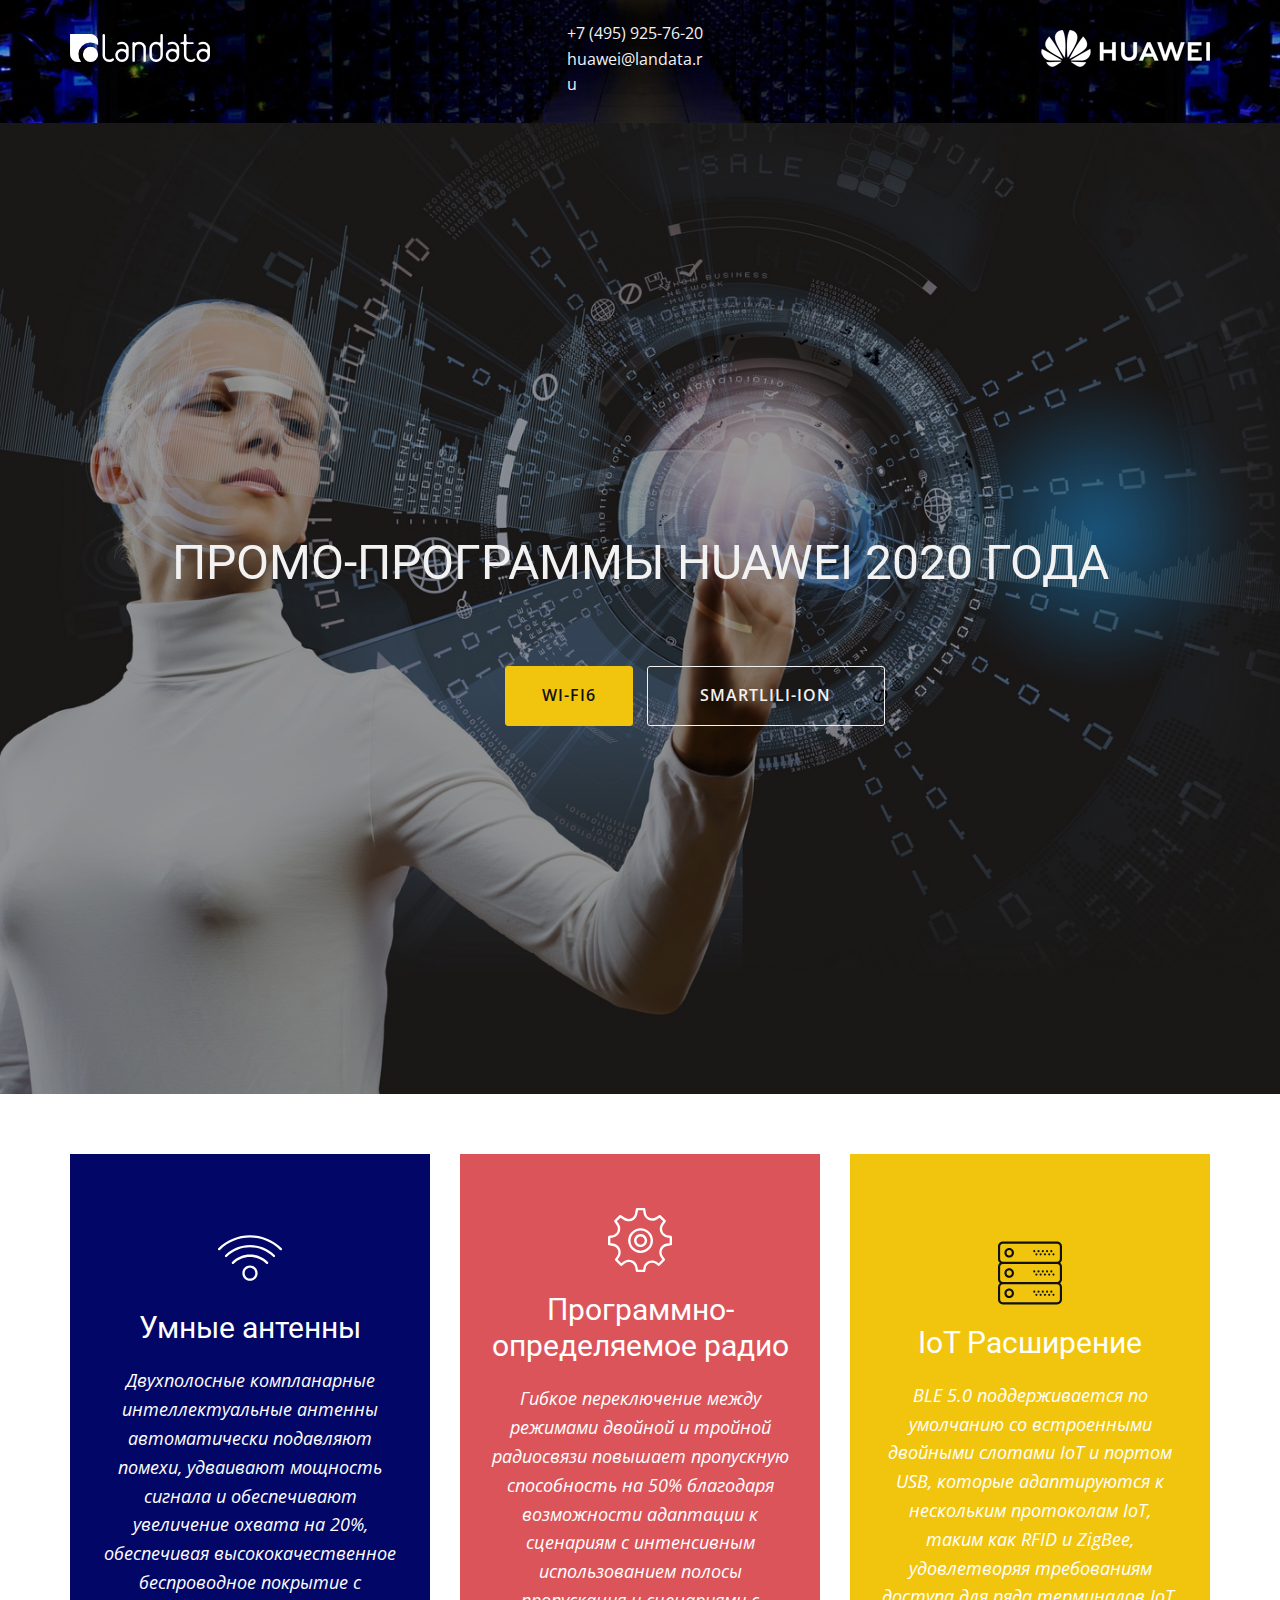
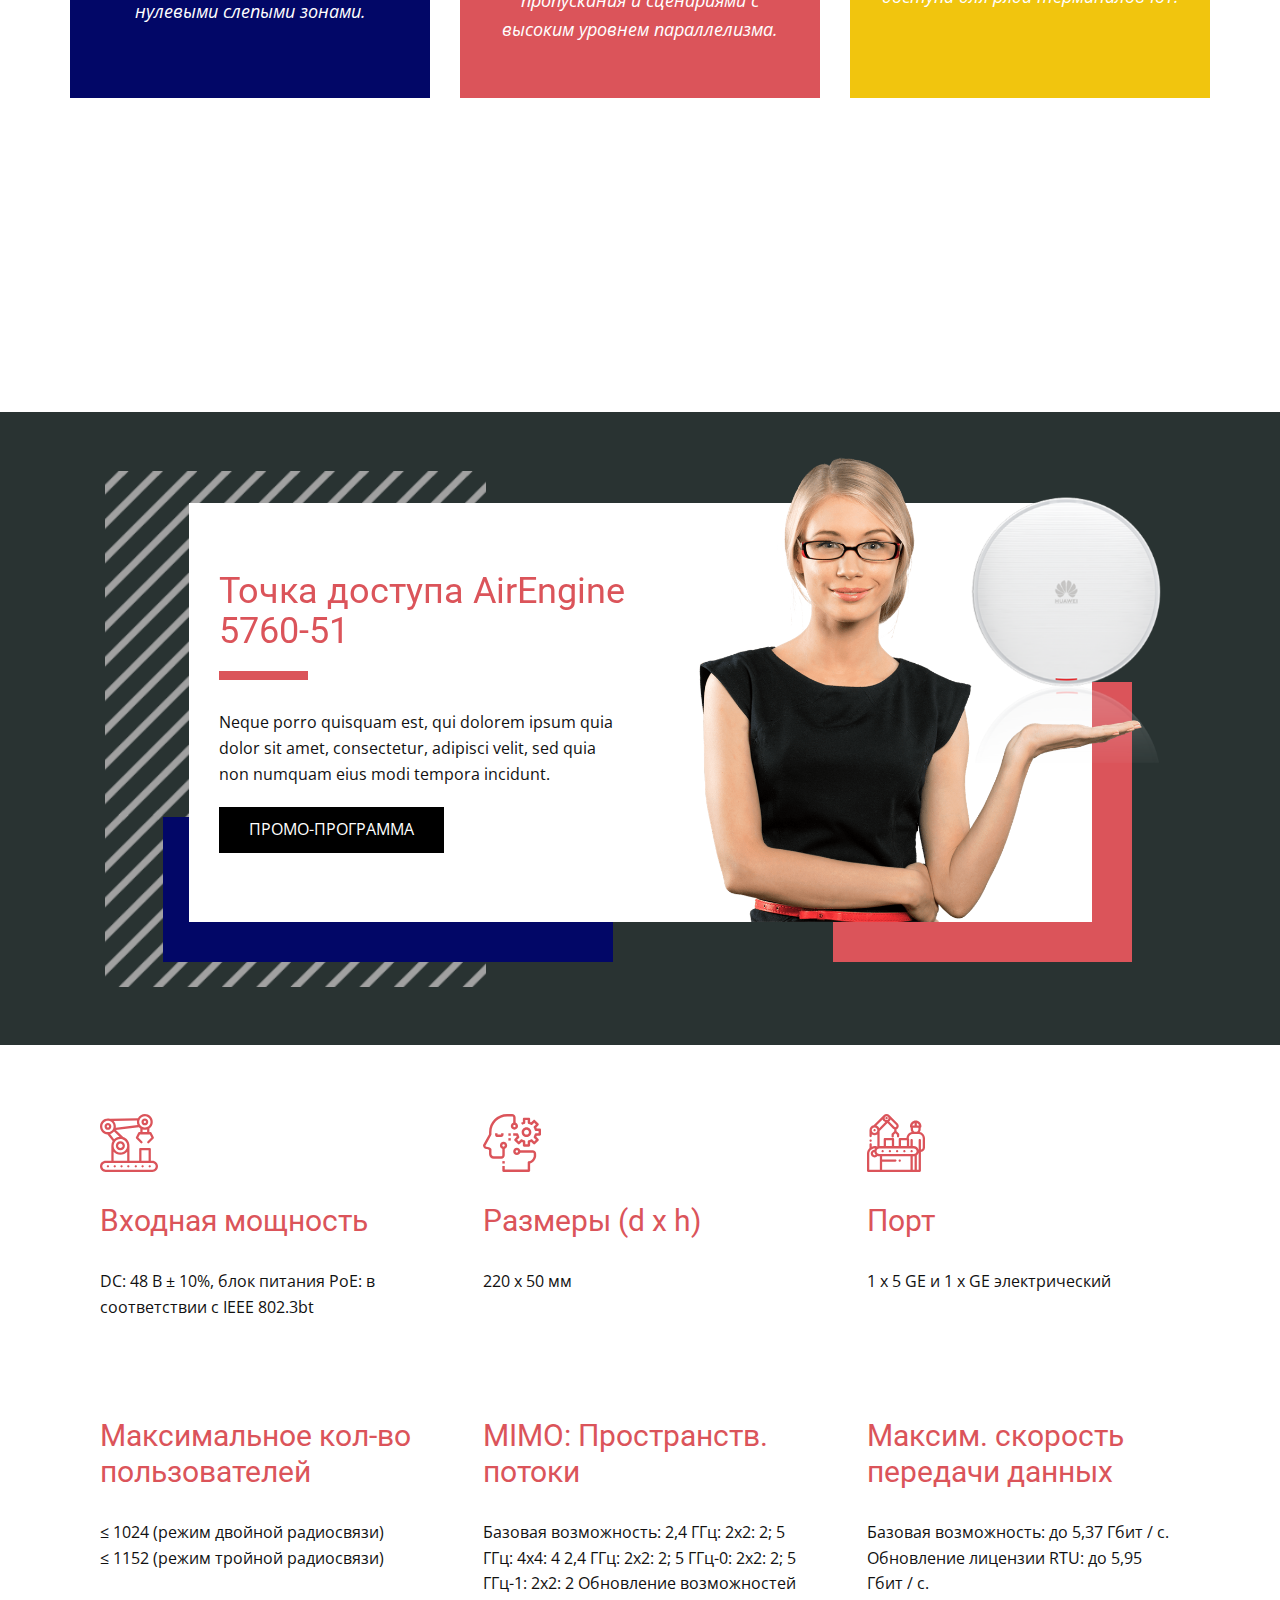
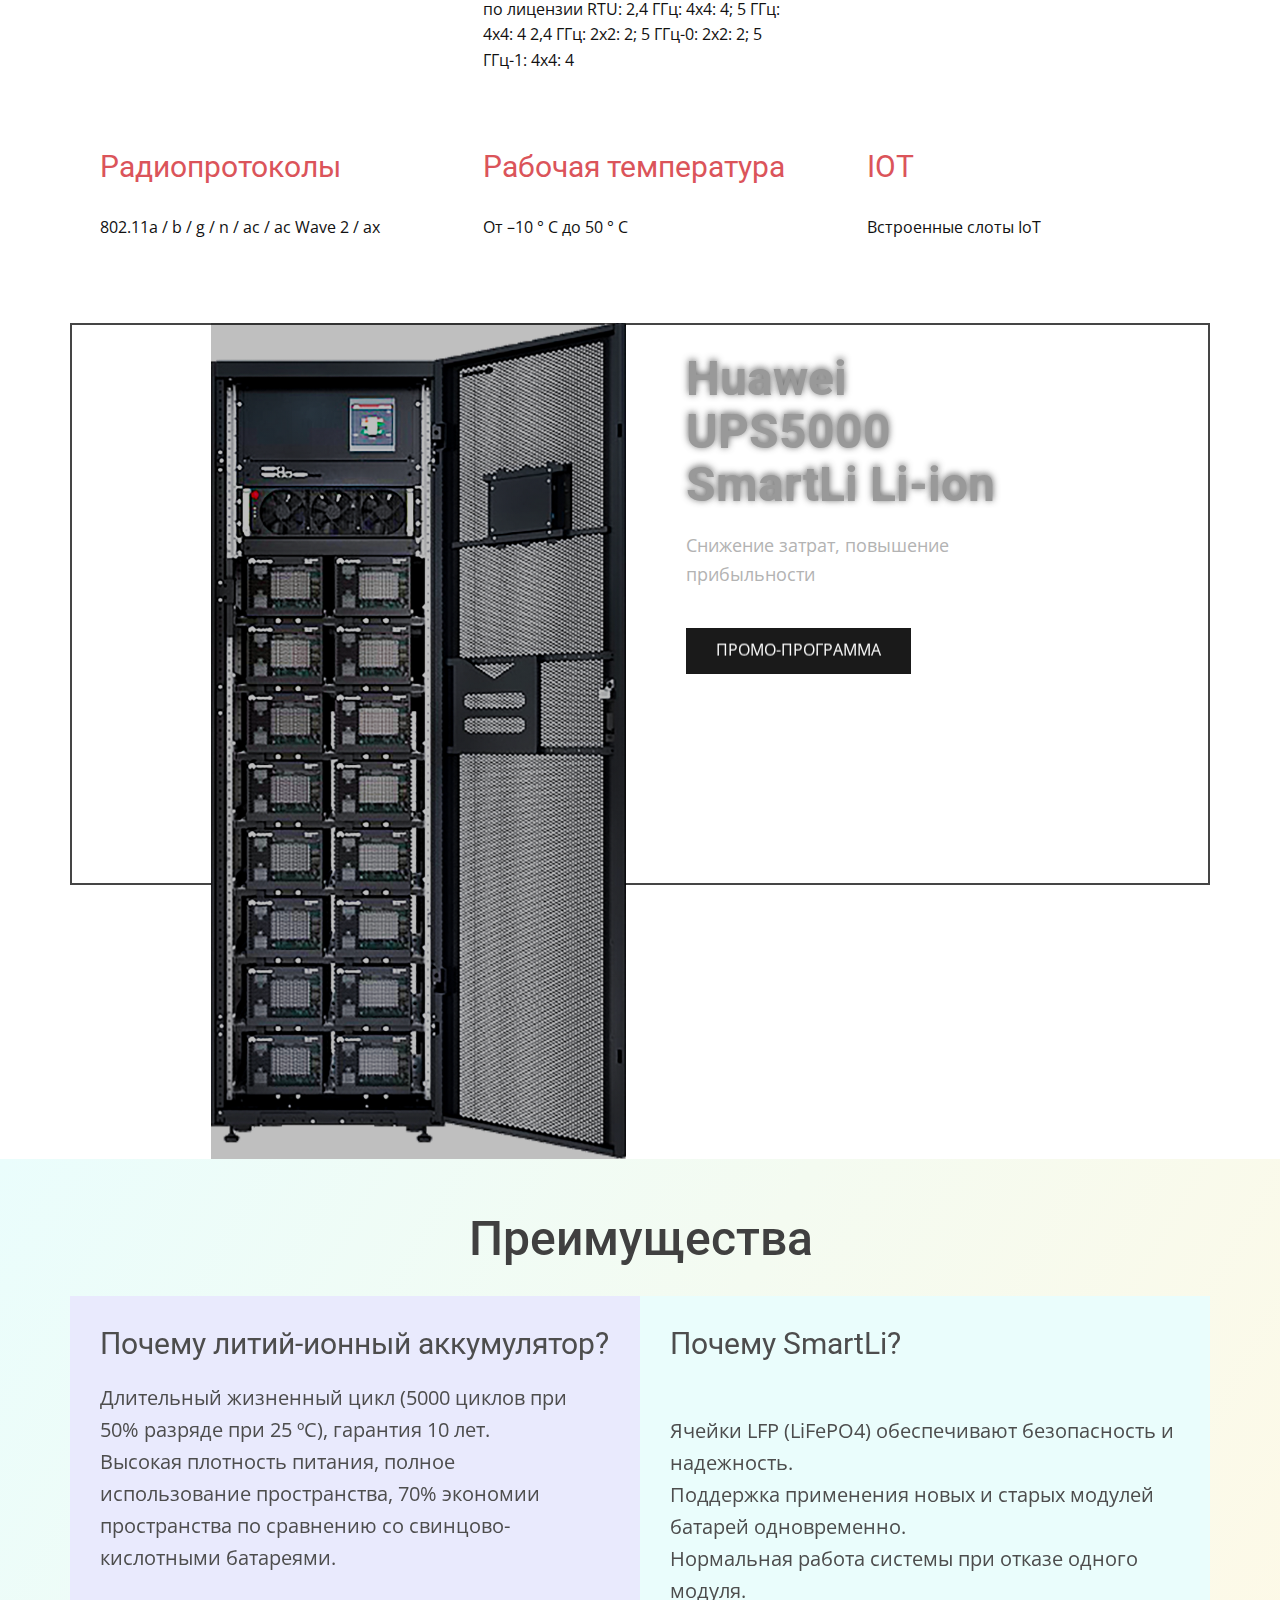
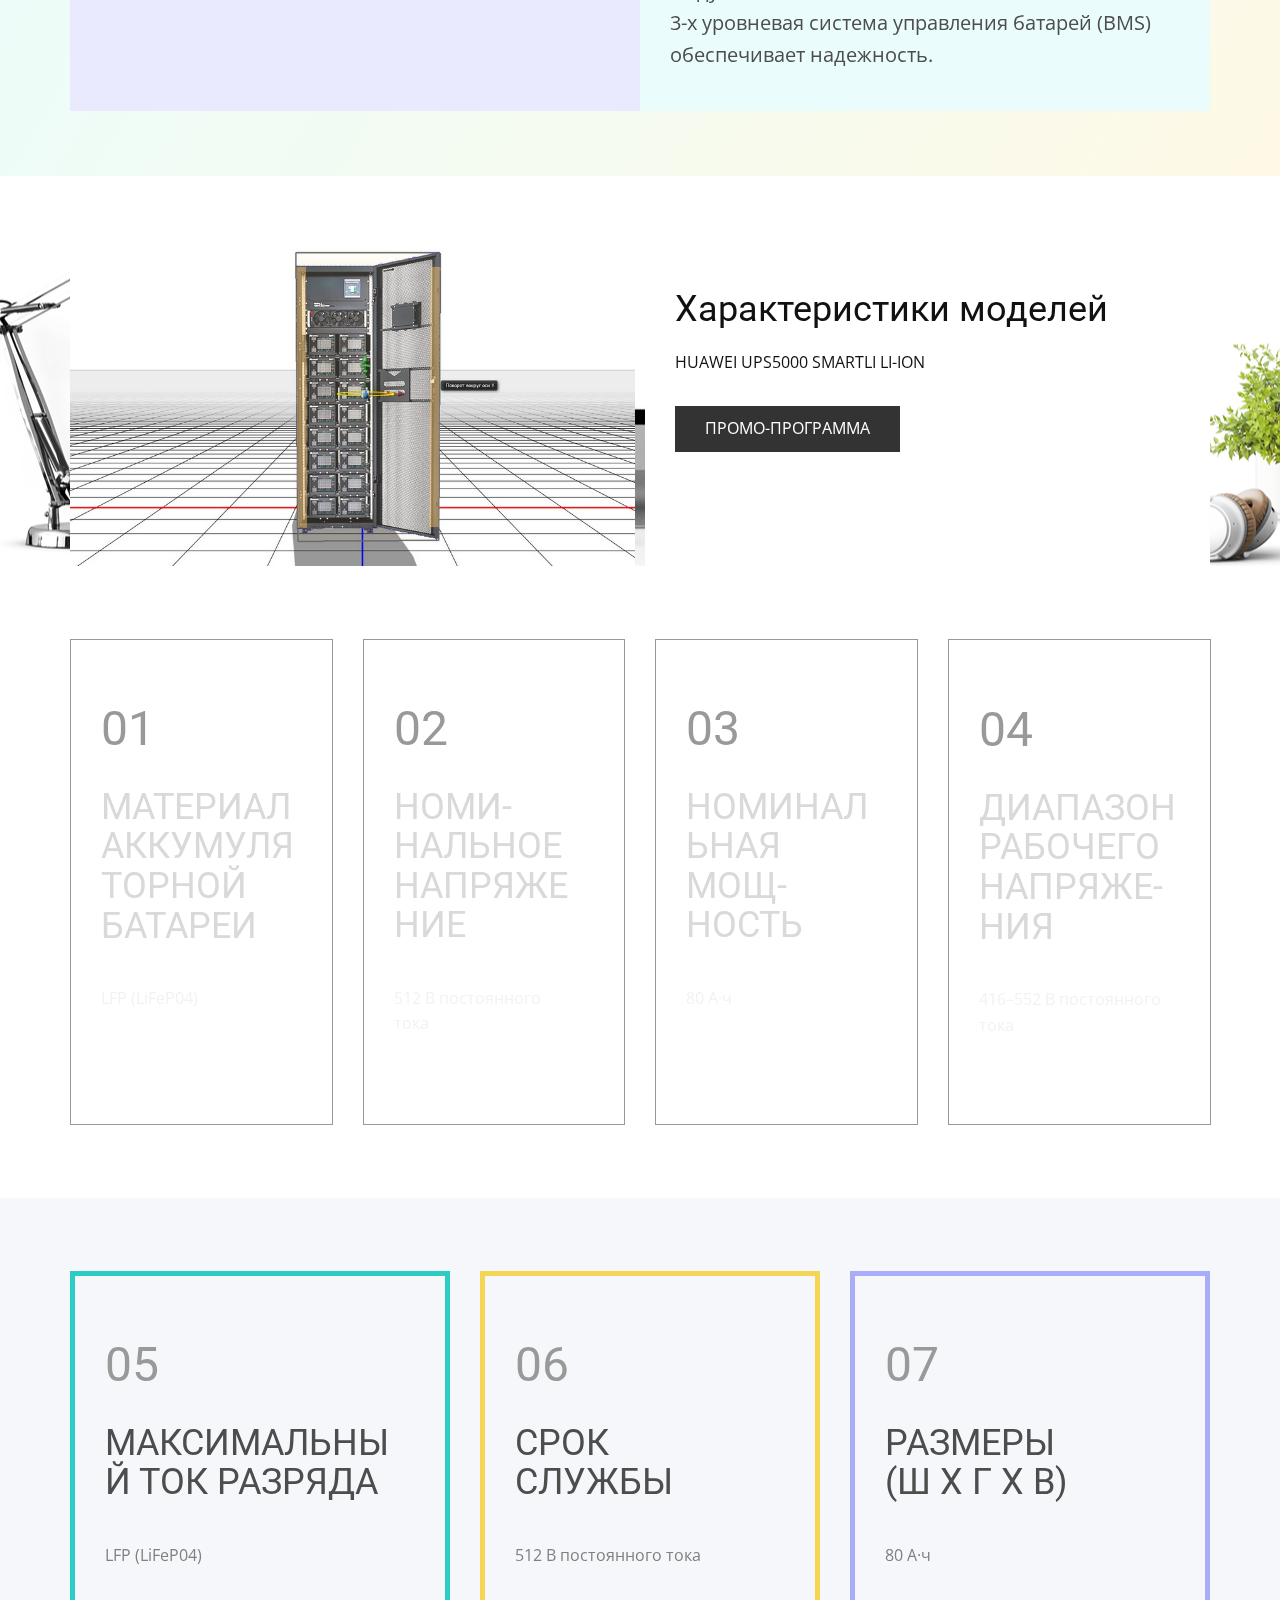
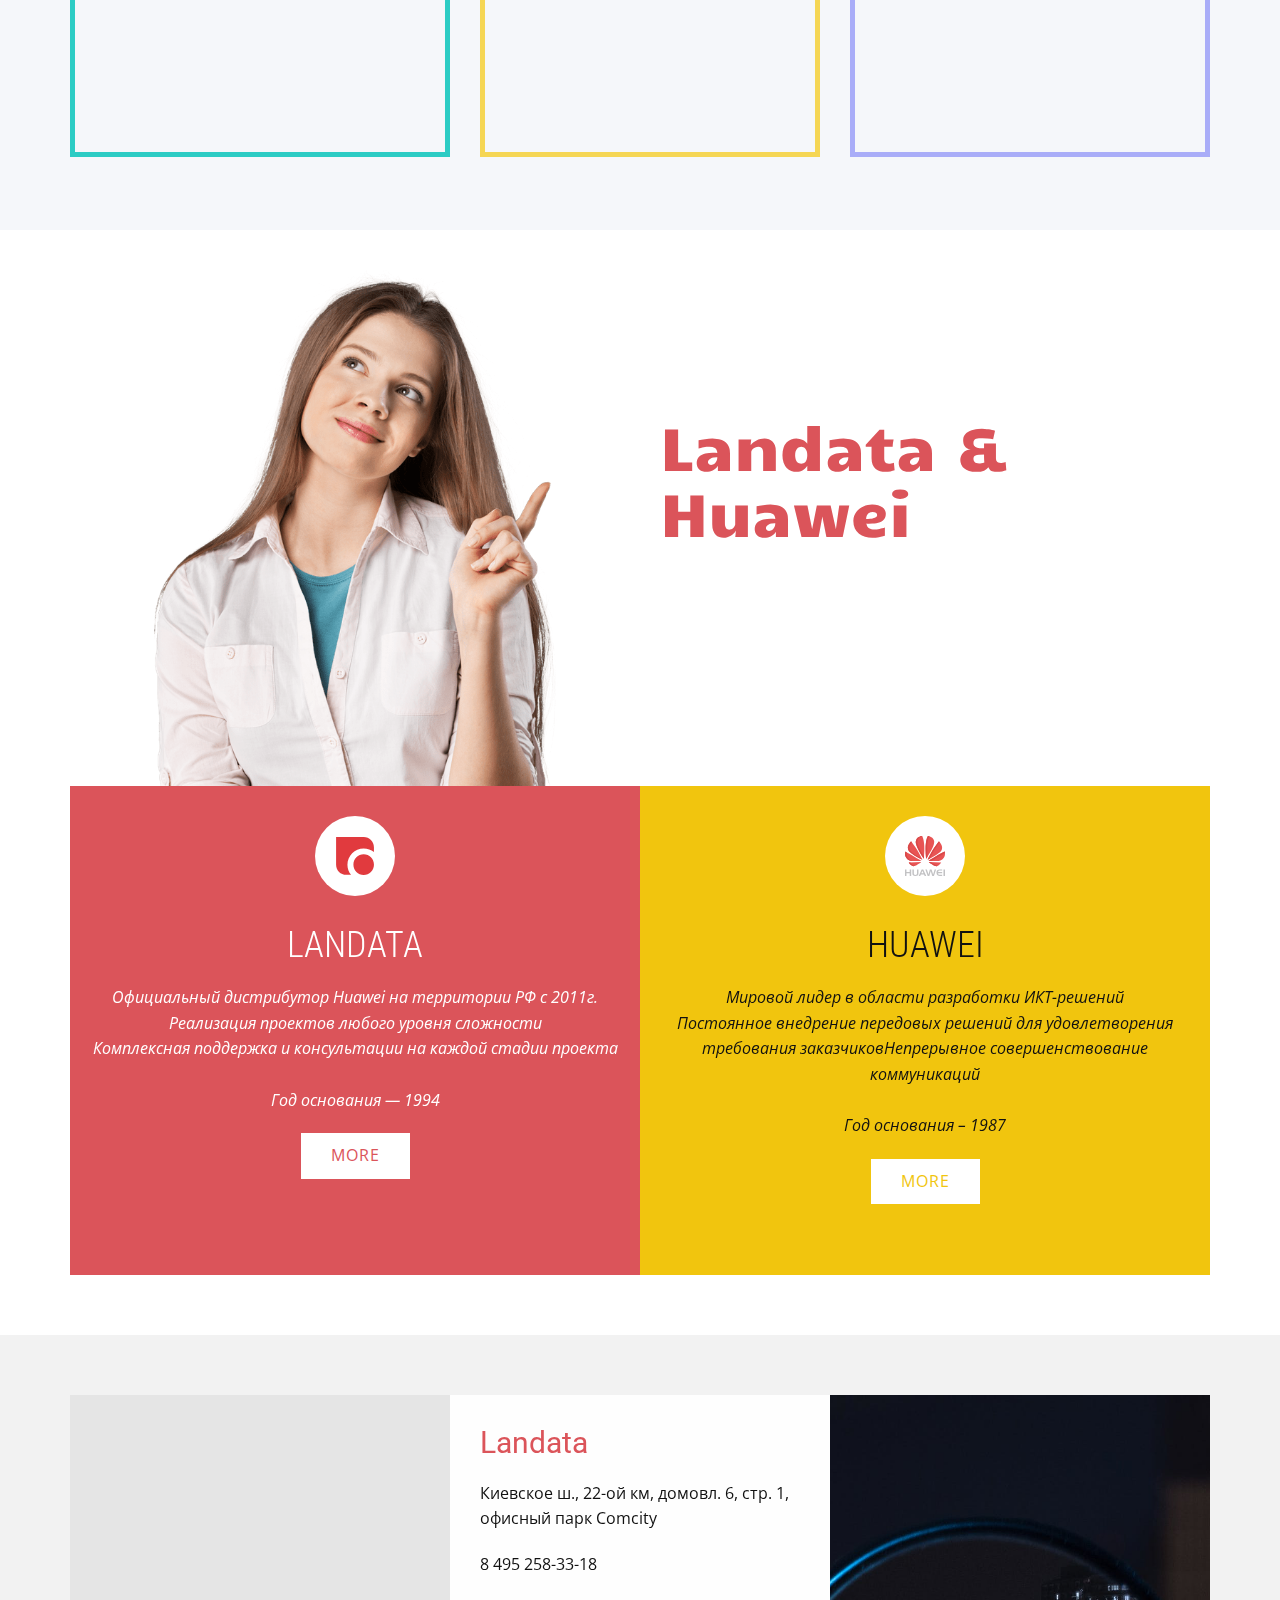
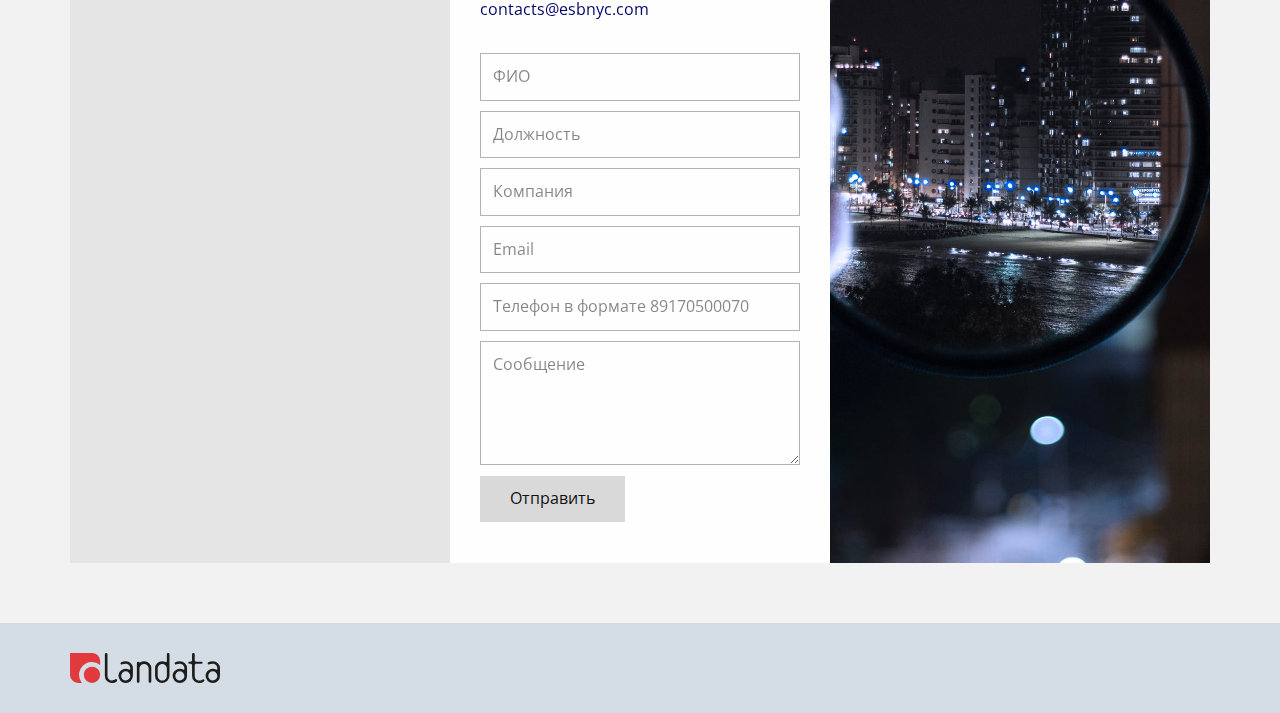
==== Landata-Huawei/index.html @ 4cc13ca8 "landata-huawei" ====
<!DOCTYPE html>
<html style="font-size: 16px;">
  <head>
    <meta name="viewport" content="width=device-width, initial-scale=1.0">
    <meta charset="utf-8">
    <meta name="keywords" content="ПРОМО-ПРОГРАММЫ HUAWEI 2020 ГОДА, Точка доступа AirEngine 5760-51, Huawei UPS5000 SmartLi Li-ion, Преимущества">
    <meta name="description" content="ПРОМО-ПРОГРАММЫ HUAWEI 2020 ГОД">
    <meta name="page_type" content="np-template-header-footer-from-plugin">
    <title>home</title>
    <link rel="stylesheet" href="nicepage.css" media="screen">
<link rel="stylesheet" href="home.css" media="screen">
    <script class="u-script" type="text/javascript" src="jquery.js" defer=""></script>
    <script class="u-script" type="text/javascript" src="nicepage.js" defer=""></script>
    <link rel="icon" href="images/favicon.png">
    <link id="u-google-font" rel="stylesheet" href="https://fonts.googleapis.com/css?family=Ubuntu:300,300i,400,400i,500,500i,700,700i|Roboto+Condensed:300,300i,400,400i,700,700i|Roboto:100,100i,300,300i,400,400i,500,500i,700,700i,900,900i|Open+Sans:300,300i,400,400i,600,600i,700,700i,800,800i|Candal">
    
    
    
    
    
    
    
    
    
    
    
    
    
    
    <script type="application/ld+json">{
		"@context": "http://schema.org",
		"@type": "Organization",
		"name": "Landata-Huawei",
		"url": "index.html",
		"logo": "images/2.svg"
}</script>
    <meta property="og:title" content="home">
    <meta property="og:type" content="website">
    <meta property="og:description" content="ПРОМО-ПРОГРАММЫ HUAWEI 2020 ГОД">
    <meta name="theme-color" content="#020767">
    <link rel="canonical" href="index.html">
    <meta property="og:url" content="index.html">
  </head>
  <body data-home-page="home.html" data-home-page-title="home" class="u-body"><header class="u-clearfix u-header u-image u-shading u-header" id="sec-599b" data-image-width="1600" data-image-height="827"><div class="u-clearfix u-sheet u-valign-middle u-sheet-1">
        <a href="#" class="u-image u-logo u-image-1">
          <img src="images/2.svg" class="u-logo-image u-logo-image-1" data-image-width="140">
        </a>
        <a href="#" class="u-image u-logo u-image-2" data-image-width="169" data-image-height="38">
          <img src="images/logo-huawei1.png" class="u-logo-image u-logo-image-2" data-image-width="140">
        </a>
        <p class="u-align-center-xs u-hidden-xs u-text u-text-grey-5 u-text-1">+7 (495) 925-76-20&nbsp;
          <br>
          <a class="logo-description" href="mailto:huawei@landata.ru">huawei@landata.ru</a>
        </p>
      </div></header>
    <section class="skrollable skrollable-after u-clearfix u-image u-shading u-section-1" id="sec-cb9d" data-image-width="1600" data-image-height="1067">
      <div class="u-clearfix u-sheet u-valign-middle-sm u-sheet-1">
        <div class="u-clearfix u-expanded-width-md u-layout-wrap u-layout-wrap-1">
          <div class="u-layout">
            <div class="u-layout-col">
              <div class="u-size-30">
                <div class="u-layout-row">
                  <div class="u-container-style u-layout-cell u-left-cell u-right-cell u-size-60 u-layout-cell-1">
                    <div class="u-container-layout u-valign-middle u-container-layout-1">
                      <h1 class="u-align-center u-text u-text-grey-5 u-text-1" data-animation-name="fadeIn" data-animation-duration="1000" data-animation-delay="0">ПРОМО-ПРОГРАММЫ HUAWEI 2020 ГОДА</h1>
                    </div>
                  </div>
                </div>
              </div>
              <div class="u-size-30">
                <div class="u-layout-row">
                  <div class="u-align-center-sm u-align-center-xs u-align-right-lg u-align-right-md u-align-right-xl u-container-style u-layout-cell u-left-cell u-size-30 u-layout-cell-2">
                    <div class="u-container-layout u-valign-middle u-container-layout-2">
                      <a href="#carousel_262c" class="u-border-1 u-border-palette-3-base u-border-radius-3 u-btn u-btn-round u-button-style u-palette-3-base u-btn-1" data-animation-name="jackInTheBox" data-animation-duration="1000" data-animation-delay="0" data-animation-direction="">WI-Fi6</a>
                    </div>
                  </div>
                  <div class="u-align-center-sm u-align-center-xs u-align-left-lg u-align-left-md u-align-left-xl u-container-style u-layout-cell u-right-cell u-size-30 u-layout-cell-3">
                    <div class="u-container-layout u-valign-middle u-container-layout-3">
                      <a href="#sec-e520" class="u-border-1 u-border-grey-5 u-border-radius-3 u-btn u-btn-round u-button-style u-none u-btn-2">SMARTLILI-ION</a>
                    </div>
                  </div>
                </div>
              </div>
            </div>
          </div>
        </div>
      </div>
    </section>
    <section class="skrollable skrollable-after u-align-center u-clearfix u-image u-parallax u-valign-top-lg u-valign-top-xl u-section-2" id="carousel_262c">
      <div class="u-container-style u-expanded-width-lg u-expanded-width-md u-expanded-width-sm u-expanded-width-xl u-group u-white u-group-1">
        <div class="u-container-layout u-container-layout-1"></div>
      </div>
      <div class="u-clearfix u-gutter-30 u-layout-wrap u-layout-wrap-1">
        <div class="u-layout">
          <div class="u-layout-row">
            <div class="u-container-style u-layout-cell u-left-cell u-palette-1-base u-size-20 u-layout-cell-1">
              <div class="u-container-layout u-valign-middle u-container-layout-2">
                <span class="u-icon u-icon-circle u-icon-1" data-animation-name="pulse" data-animation-duration="1000" data-animation-delay="0" data-animation-direction="">
                  <svg class="u-svg-link" preserveAspectRatio="xMidYMin slice" viewBox="0 0 54.908 54.908" style=""><use xmlns:xlink="http://www.w3.org/1999/xlink" xlink:href="#svg-983d"></use></svg>
                  <svg version="1.1" id="svg-983d" xmlns="http://www.w3.org/2000/svg" xmlns:xlink="http://www.w3.org/1999/xlink" x="0px" y="0px" viewBox="0 0 54.908 54.908" style="enable-background:new 0 0 54.908 54.908;" xml:space="preserve" class="u-svg-content"><g><path d="M54.615,19.123c-7.243-7.244-16.89-11.233-27.161-11.233S7.537,11.878,0.293,19.123c-0.391,0.391-0.391,1.023,0,1.414
		s1.023,0.391,1.414,0C8.573,13.67,17.717,9.889,27.454,9.889s18.881,3.781,25.747,10.647c0.195,0.195,0.451,0.293,0.707,0.293
		s0.512-0.098,0.707-0.293C55.006,20.146,55.006,19.513,54.615,19.123z"></path><path d="M6.171,25c-0.391,0.391-0.391,1.023,0,1.414c0.195,0.195,0.451,0.293,0.707,0.293s0.512-0.098,0.707-0.293
		c10.955-10.956,28.781-10.956,39.737,0c0.391,0.391,1.023,0.391,1.414,0s0.391-1.023,0-1.414C37.002,13.266,17.907,13.264,6.171,25
		z"></path><path d="M27.454,24.508c-5.825,0-11.295,2.263-15.404,6.371c-0.391,0.391-0.391,1.023,0,1.414s1.023,0.391,1.414,0
		c3.731-3.73,8.699-5.785,13.99-5.785c5.291,0,10.259,2.055,13.99,5.785c0.195,0.195,0.451,0.293,0.707,0.293
		s0.512-0.098,0.707-0.293c0.391-0.391,0.391-1.023,0-1.414C38.75,26.771,33.279,24.508,27.454,24.508z"></path><path d="M27.454,33.916c-3.612,0-6.551,2.939-6.551,6.552s2.939,6.552,6.551,6.552c3.613,0,6.552-2.939,6.552-6.552
		S31.067,33.916,27.454,33.916z M27.454,45.019c-2.51,0-4.551-2.042-4.551-4.552s2.042-4.552,4.551-4.552s4.552,2.042,4.552,4.552
		S29.964,45.019,27.454,45.019z"></path>
</g><g></g><g></g><g></g><g></g><g></g><g></g><g></g><g></g><g></g><g></g><g></g><g></g><g></g><g></g><g></g></svg>
                </span>
                <h3 class="u-align-center u-text u-text-body-alt-color u-text-1">Умные антенны</h3>
                <p class="u-align-center u-text u-text-body-alt-color u-text-2">Двухполосные компланарные интеллектуальные антенны автоматически подавляют помехи, удваивают мощность сигнала и обеспечивают увеличение охвата на 20%, обеспечивая высококачественное беспроводное покрытие с нулевыми слепыми зонами.</p>
              </div>
            </div>
            <div class="u-container-style u-layout-cell u-palette-2-base u-size-20 u-layout-cell-2">
              <div class="u-container-layout u-valign-middle u-container-layout-3">
                <span class="u-icon u-icon-circle u-icon-2" data-animation-name="rotateIn" data-animation-duration="1000" data-animation-delay="0" data-animation-direction="">
                  <svg class="u-svg-link" preserveAspectRatio="xMidYMin slice" viewBox="0 0 54 54" style=""><use xmlns:xlink="http://www.w3.org/1999/xlink" xlink:href="#svg-01af"></use></svg>
                  <svg xmlns="http://www.w3.org/2000/svg" xmlns:xlink="http://www.w3.org/1999/xlink" version="1.1" id="svg-01af" x="0px" y="0px" viewBox="0 0 54 54" style="enable-background:new 0 0 54 54;" xml:space="preserve" class="u-svg-content"><g><path d="M53.188,23.518l-3.128-0.602c-1.842-0.354-3.351-1.607-4.035-3.354c-0.686-1.745-0.433-3.69,0.677-5.203l1.964-2.679   c0.292-0.397,0.249-0.949-0.1-1.298l-4.242-4.242c-0.339-0.339-0.871-0.39-1.268-0.121l-2.638,1.786   c-1.552,1.052-3.505,1.231-5.224,0.482c-1.719-0.75-2.916-2.305-3.201-4.158l-0.505-3.282C31.413,0.36,30.994,0,30.5,0h-6   c-0.479,0-0.892,0.34-0.982,0.812l-0.777,4.04c-0.347,1.801-1.565,3.296-3.26,3.997c-1.694,0.704-3.613,0.507-5.131-0.521   L10.944,6.02c-0.397-0.268-0.929-0.218-1.268,0.121l-4.243,4.242c-0.349,0.349-0.391,0.9-0.1,1.299l1.964,2.679   c1.109,1.512,1.362,3.457,0.677,5.203c-0.686,1.745-2.194,2.999-4.036,3.353l-3.128,0.602C0.34,23.608,0,24.021,0,24.5v6   c0,0.493,0.36,0.913,0.848,0.988l3.283,0.505c1.853,0.285,3.408,1.481,4.157,3.2c0.75,1.72,0.57,3.673-0.482,5.226L6.02,43.057   c-0.269,0.396-0.218,0.929,0.121,1.268l4.242,4.242c0.349,0.348,0.899,0.393,1.298,0.1l2.679-1.964   c1.512-1.109,3.457-1.365,5.202-0.677c1.746,0.685,3,2.193,3.354,4.035l0.602,3.128C23.608,53.66,24.021,54,24.5,54h6   c0.494,0,0.914-0.36,0.988-0.848l0.355-2.309c0.292-1.896,1.523-3.465,3.294-4.198c1.771-0.73,3.751-0.495,5.297,0.64l1.884,1.381   c0.399,0.293,0.95,0.248,1.298-0.1l4.242-4.242c0.339-0.339,0.39-0.871,0.121-1.268l-1.786-2.638   c-1.052-1.553-1.232-3.506-0.482-5.225c0.75-1.72,2.304-2.916,4.158-3.201l3.282-0.505C53.64,31.413,54,30.993,54,30.5v-6   C54,24.021,53.66,23.608,53.188,23.518z M52,29.642l-2.435,0.375c-2.535,0.39-4.661,2.026-5.687,4.378   c-1.025,2.351-0.779,5.022,0.66,7.146l1.323,1.954l-3.052,3.052l-1.192-0.874c-2.115-1.551-4.822-1.875-7.246-0.874   c-2.422,1.004-4.107,3.149-4.505,5.741L29.642,52h-4.316l-0.446-2.316c-0.484-2.52-2.2-4.583-4.588-5.521   c-2.385-0.937-5.047-0.589-7.115,0.926l-1.987,1.457l-3.052-3.052l1.324-1.954c1.438-2.123,1.685-4.795,0.659-7.146   c-1.026-2.351-3.152-3.987-5.687-4.377L2,29.642v-4.315l2.317-0.445c2.519-0.484,4.582-2.199,5.52-4.587   c0.937-2.388,0.591-5.048-0.926-7.117L7.454,11.19l3.052-3.052l2.723,1.845c2.077,1.407,4.701,1.675,7.018,0.713   c2.317-0.96,3.984-3.004,4.458-5.468L25.326,2h4.316l0.375,2.435c0.39,2.535,2.027,4.661,4.378,5.687   c2.351,1.026,5.022,0.778,7.146-0.659l1.954-1.323l3.052,3.052l-1.457,1.986c-1.517,2.068-1.863,4.729-0.925,7.117   c0.937,2.388,3,4.103,5.52,4.587L52,25.326V29.642z"></path><path d="M27.5,17C21.71,17,17,21.71,17,27.5S21.71,38,27.5,38S38,33.29,38,27.5S33.29,17,27.5,17z M27.5,36   c-4.687,0-8.5-3.813-8.5-8.5s3.813-8.5,8.5-8.5s8.5,3.813,8.5,8.5S32.187,36,27.5,36z"></path><path d="M27.5,22c-3.033,0-5.5,2.468-5.5,5.5s2.467,5.5,5.5,5.5s5.5-2.468,5.5-5.5S30.533,22,27.5,22z M27.5,31   c-1.93,0-3.5-1.57-3.5-3.5s1.57-3.5,3.5-3.5s3.5,1.57,3.5,3.5S29.43,31,27.5,31z"></path>
</g><g></g><g></g><g></g><g></g><g></g><g></g><g></g><g></g><g></g><g></g><g></g><g></g><g></g><g></g><g></g></svg>
                </span>
                <h3 class="u-align-center u-text u-text-body-alt-color u-text-3">Программно-определяемое радио</h3>
                <p class="u-align-center u-text u-text-body-alt-color u-text-4">Гибкое переключение между режимами двойной и тройной радиосвязи повышает пропускную способность на 50% благодаря возможности адаптации к сценариям с интенсивным использованием полосы пропускания и сценариями с высоким уровнем параллелизма.
                  <br>
                </p>
              </div>
            </div>
            <div class="u-align-center u-container-style u-layout-cell u-palette-3-base u-right-cell u-size-20 u-layout-cell-3">
              <div class="u-container-layout u-valign-middle u-container-layout-4">
                <span class="u-icon u-icon-circle u-icon-3" data-animation-name="zoomIn" data-animation-duration="1000" data-animation-delay="0" data-animation-direction="">
                  <svg class="u-svg-link" preserveAspectRatio="xMidYMin slice" viewBox="0 0 60 60" style=""><use xmlns:xlink="http://www.w3.org/1999/xlink" xlink:href="#svg-a3b0"></use></svg>
                  <svg xmlns="http://www.w3.org/2000/svg" xmlns:xlink="http://www.w3.org/1999/xlink" version="1.1" id="svg-a3b0" x="0px" y="0px" viewBox="0 0 60 60" style="enable-background:new 0 0 60 60;" xml:space="preserve" class="u-svg-content"><g><path d="M10.5,6.5C8.019,6.5,6,8.519,6,11s2.019,4.5,4.5,4.5S15,13.481,15,11S12.981,6.5,10.5,6.5z M10.5,13.5   C9.122,13.5,8,12.379,8,11s1.122-2.5,2.5-2.5S13,9.621,13,11S11.878,13.5,10.5,13.5z"></path><circle cx="50" cy="9.5" r="1"></circle><circle cx="46" cy="9.5" r="1"></circle><circle cx="52" cy="12.5" r="1"></circle><circle cx="48" cy="12.5" r="1"></circle><circle cx="42" cy="9.5" r="1"></circle><circle cx="44" cy="12.5" r="1"></circle><circle cx="38" cy="9.5" r="1"></circle><circle cx="40" cy="12.5" r="1"></circle><circle cx="34" cy="9.5" r="1"></circle><circle cx="36" cy="12.5" r="1"></circle><path d="M60,16.892V5.108C60,2.567,57.933,0.5,55.392,0.5H4.608C2.067,0.5,0,2.567,0,5.108v11.783c0,1.469,0.703,2.764,1.777,3.608   C0.703,21.344,0,22.64,0,24.108v11.783c0,1.469,0.703,2.764,1.777,3.608C0.703,40.344,0,41.64,0,43.108v11.783   C0,57.433,2.067,59.5,4.608,59.5h50.783c2.541,0,4.608-2.067,4.608-4.608V43.108c0-1.469-0.703-2.764-1.777-3.608   C59.297,38.656,60,37.36,60,35.892V24.108c0-1.469-0.703-2.764-1.777-3.608C59.297,19.656,60,18.36,60,16.892z M58,43.108v11.783   c0,1.438-1.17,2.608-2.608,2.608H4.608C3.17,57.5,2,56.33,2,54.892V43.108C2,41.67,3.17,40.5,4.608,40.5h50.783   C56.83,40.5,58,41.67,58,43.108z M58,24.108v11.783c0,1.438-1.17,2.608-2.608,2.608H4.608C3.17,38.5,2,37.33,2,35.892V24.108   C2,22.67,3.17,21.5,4.608,21.5h50.783C56.83,21.5,58,22.67,58,24.108z M4.608,19.5C3.17,19.5,2,18.33,2,16.892V5.108   C2,3.67,3.17,2.5,4.608,2.5h50.783C56.83,2.5,58,3.67,58,5.108v11.783c0,1.438-1.17,2.608-2.608,2.608H4.608z"></path><path d="M10.5,34.5c2.481,0,4.5-2.019,4.5-4.5s-2.019-4.5-4.5-4.5S6,27.519,6,30S8.019,34.5,10.5,34.5z M10.5,27.5   c1.378,0,2.5,1.121,2.5,2.5s-1.122,2.5-2.5,2.5S8,31.379,8,30S9.122,27.5,10.5,27.5z"></path><circle cx="50" cy="28.5" r="1"></circle><circle cx="46" cy="28.5" r="1"></circle><circle cx="52" cy="31.5" r="1"></circle><circle cx="48" cy="31.5" r="1"></circle><circle cx="42" cy="28.5" r="1"></circle><circle cx="44" cy="31.5" r="1"></circle><circle cx="38" cy="28.5" r="1"></circle><circle cx="40" cy="31.5" r="1"></circle><circle cx="34" cy="28.5" r="1"></circle><circle cx="36" cy="31.5" r="1"></circle><path d="M10.5,53.5c2.481,0,4.5-2.019,4.5-4.5s-2.019-4.5-4.5-4.5S6,46.519,6,49S8.019,53.5,10.5,53.5z M10.5,46.5   c1.378,0,2.5,1.121,2.5,2.5s-1.122,2.5-2.5,2.5S8,50.379,8,49S9.122,46.5,10.5,46.5z"></path><circle cx="50" cy="47.5" r="1"></circle><circle cx="46" cy="47.5" r="1"></circle><circle cx="52" cy="50.5" r="1"></circle><circle cx="48" cy="50.5" r="1"></circle><circle cx="42" cy="47.5" r="1"></circle><circle cx="44" cy="50.5" r="1"></circle><circle cx="38" cy="47.5" r="1"></circle><circle cx="40" cy="50.5" r="1"></circle><circle cx="34" cy="47.5" r="1"></circle><circle cx="36" cy="50.5" r="1"></circle>
</g><g></g><g></g><g></g><g></g><g></g><g></g><g></g><g></g><g></g><g></g><g></g><g></g><g></g><g></g><g></g></svg>
                </span>
                <h3 class="u-text u-text-body-alt-color u-text-5">IoT Расширение</h3>
                <p class="u-text u-text-body-alt-color u-text-6">BLE 5.0 поддерживается по умолчанию со встроенными двойными слотами IoT и портом USB, которые адаптируются к нескольким протоколам IoT, таким как RFID и ZigBee, удовлетворяя требованиям доступа для ряда терминалов IoT.</p>
              </div>
            </div>
          </div>
        </div>
      </div>
    </section>
    <section class="u-align-center u-clearfix u-palette-4-dark-3 u-section-3" id="carousel_86a4">
      <div class="u-clearfix u-sheet u-sheet-1">
        <div class="u-container-style u-group u-image u-image-1">
          <div class="u-container-layout u-container-layout-1"></div>
        </div>
        <div class="u-container-style u-group u-palette-2-base u-group-2">
          <div class="u-container-layout u-container-layout-2">
            <img src="images/1.png" alt="" class="u-image u-image-default u-image-2" data-image-width="650" data-image-height="488">
          </div>
        </div>
        <div class="u-container-style u-group u-palette-1-base u-group-3">
          <div class="u-container-layout u-container-layout-3"></div>
        </div>
        <div class="u-clearfix u-expanded-width-xs u-layout-wrap u-layout-wrap-1">
          <div class="u-layout">
            <div class="u-layout-row">
              <div class="u-container-style u-layout-cell u-left-cell u-size-29-md u-size-29-sm u-size-29-xs u-size-31-lg u-size-31-xl u-white u-layout-cell-1">
                <div class="u-container-layout u-valign-middle u-container-layout-4">
                  <h2 class="u-text u-text-default u-text-palette-2-base u-text-1" data-animation-name="lightSpeedIn" data-animation-duration="1000" data-animation-delay="0" data-animation-direction="">Точка доступа AirEngine 5760-51</h2>
                  <div class="u-border-9 u-border-palette-2-base u-line u-line-horizontal u-line-1"></div>
                  <p class="u-text u-text-default u-text-2">Neque porro quisquam est, qui dolorem ipsum quia dolor sit amet, consectetur, adipisci velit, sed quia non numquam eius modi tempora incidunt.</p>
                  <a href="#" class="u-black u-btn u-button-style u-btn-1">ПРОМО-ПРОГРАММА</a>
                </div>
              </div>
              <div class="u-container-style u-layout-cell u-right-cell u-size-29-lg u-size-29-xl u-size-31-md u-size-31-sm u-size-31-xs u-white u-layout-cell-2">
                <div class="u-container-layout u-container-layout-5">
                  <img src="images/xxxxxxxx-min.png" alt="" class="u-image u-image-default u-image-3" data-image-width="981" data-image-height="956">
                </div>
              </div>
            </div>
          </div>
        </div>
        <img src="images/1.png" alt="" class="u-image u-image-default u-image-4" data-image-width="650" data-image-height="488" data-animation-name="slideIn" data-animation-duration="1000" data-animation-delay="0" data-animation-direction="Down">
      </div>
    </section>
    <section class="u-clearfix u-section-4" id="carousel_26a4">
      <div class="u-clearfix u-sheet u-sheet-1">
        <div class="u-clearfix u-gutter-10 u-layout-spacing-vertical u-layout-wrap u-layout-wrap-1">
          <div class="u-layout">
            <div class="u-layout-row">
              <div class="u-align-left u-container-style u-layout-cell u-left-cell u-size-20 u-size-20-md u-layout-cell-1">
                <div class="u-container-layout u-container-layout-1">
                  <span class="u-align-left u-icon u-text-palette-2-base u-icon-1" data-animation-name="jackInTheBox" data-animation-duration="1000" data-animation-delay="0" data-animation-direction="">
                    <svg class="u-svg-link" preserveAspectRatio="xMidYMin slice" viewBox="0 0 512 512"><use xmlns:xlink="http://www.w3.org/1999/xlink" xlink:href="#svg-f8ba"></use></svg>
                    <svg xmlns="http://www.w3.org/2000/svg" xmlns:xlink="http://www.w3.org/1999/xlink" version="1.1" id="svg-f8ba" x="0px" y="0px" viewBox="0 0 512 512" style="enable-background:new 0 0 512 512;" xml:space="preserve" class="u-svg-content"><g><g><path d="M438.942,451.898c-5.518,0-9.997,4.479-9.997,9.997s4.479,9.997,9.997,9.997s9.997-4.479,9.997-9.997    S444.46,451.898,438.942,451.898z"></path>
</g>
</g><g><g><path d="M375.962,451.898c-5.518,0-9.997,4.479-9.997,9.997s4.479,9.997,9.997,9.997s9.997-4.479,9.997-9.997    S381.48,451.898,375.962,451.898z"></path>
</g>
</g><g><g><path d="M315.981,451.898c-5.518,0-9.997,4.479-9.997,9.997s4.479,9.997,9.997,9.997s9.997-4.479,9.997-9.997    S321.499,451.898,315.981,451.898z"></path>
</g>
</g><g><g><path d="M250.002,451.898c-5.518,0-9.997,4.479-9.997,9.997s4.479,9.997,9.997,9.997s9.997-4.479,9.997-9.997    S255.52,451.898,250.002,451.898z"></path>
</g>
</g><g><g><path d="M190.021,451.898c-5.518,0-9.997,4.479-9.997,9.997s4.479,9.997,9.997,9.997s9.997-4.479,9.997-9.997    S195.539,451.898,190.021,451.898z"></path>
</g>
</g><g><g><path d="M130.04,451.898c-5.518,0-9.997,4.479-9.997,9.997s4.479,9.997,9.997,9.997s9.997-4.479,9.997-9.997    S135.558,451.898,130.04,451.898z"></path>
</g>
</g><g><g><path d="M70.059,451.898c-5.518,0-9.997,4.479-9.997,9.997s4.479,9.997,9.997,9.997s9.997-4.479,9.997-9.997    S75.577,451.898,70.059,451.898z"></path>
</g>
</g><g><g><path d="M461.935,411.83h-12.996V309.943c0-5.521-4.476-9.997-9.997-9.997h-82.974c-5.521,0-9.997,4.476-9.997,9.997V411.83    h-85.973V279.952c0-17.576-5.593-34.255-16.176-48.233c-9.723-12.843-23.341-22.586-38.547-27.651l-65.612-62.422l204.269-24.848    c3.594,4.004,7.617,7.559,12.035,10.634v32.558h-9.997c-3.787,0-7.248,2.139-8.941,5.526l-19.994,39.987    c-1.924,3.849-1.17,8.497,1.872,11.539l39.987,39.987c3.904,3.904,10.234,3.904,14.139,0c3.904-3.904,3.904-10.234,0-14.139    l-34.893-34.892l14.009-28.016h87.612l14.009,28.016l-34.893,34.892c-3.904,3.904-3.904,10.234,0,14.139    c1.952,1.952,4.511,2.928,7.069,2.928c2.558,0,5.117-0.976,7.069-2.928l39.987-39.987c3.042-3.043,3.797-7.691,1.872-11.539    l-19.994-39.987c-1.693-3.387-5.155-5.526-8.941-5.526h-9.997v-32.554c18.63-13.008,29.99-34.497,29.99-57.418    c0-38.586-31.392-69.978-69.978-69.978c-25.977,0-49.492,14.25-61.618,36.801L90.729,42.03c-0.877,0.019-1.719,0.161-2.524,0.39    c-5.905-1.579-11.988-2.392-18.146-2.392c-38.586,0-69.978,31.392-69.978,69.978c0,37.28,29.305,67.839,66.088,69.864    l45.451,58.657c-7.583,12.456-11.57,26.627-11.57,41.425v131.877H50.065c-13.368,0-25.939,5.209-35.397,14.668    C5.209,435.956,0,448.526,0,461.895c0,27.606,22.459,50.065,50.065,50.065h411.87c13.368,0,25.939-5.209,35.397-14.668    c9.459-9.458,14.668-22.029,14.668-35.397C512,434.289,489.541,411.83,461.935,411.83z M415.949,159.99h-39.987v-22.91    c6.457,1.921,13.194,2.916,19.994,2.916c6.8,0,13.537-0.995,19.994-2.916V159.99z M349.882,50.598    c0-0.001,0.001-0.002,0.001-0.003c7.839-18.565,25.923-30.56,46.072-30.56c27.561,0,49.984,22.423,49.984,49.984    c0,17.79-9.579,34.382-25.001,43.301c-7.555,4.373-16.194,6.683-24.983,6.683c-8.789,0-17.429-2.311-24.985-6.684    c-5.817-3.365-10.82-7.784-14.874-13.143c-6.623-8.732-10.124-19.161-10.124-30.157C345.973,63.271,347.288,56.737,349.882,50.598    z M365.965,319.94h62.98v91.971h-62.98V319.94z M197.158,222.46c0.006,0.002,0.013,0.004,0.02,0.006    c25.216,7.501,42.827,31.14,42.827,57.487c0,33.074-26.907,59.981-59.981,59.981s-59.981-26.908-59.981-59.981    c0-13.049,4.117-25.449,11.907-35.864c11.45-15.327,28.973-24.117,48.074-24.117C185.884,219.971,191.648,220.808,197.158,222.46z     M240.005,332.767v79.144H120.043v-79.144c14.666,16.636,36.112,27.16,59.981,27.16S225.339,349.402,240.005,332.767z     M327.201,56.991c-0.803,4.264-1.223,8.612-1.223,13.027c0,9.831,2.009,19.336,5.87,28.109l-192.779,23.451    c0.632-3.798,0.968-7.659,0.968-11.572c0-18.577-7.315-35.853-19.619-48.611L327.201,56.991z M68.035,159.938    c-26.626-1.066-47.961-23.05-47.961-49.932c0-27.561,22.423-49.984,49.984-49.984c5.483,0,10.882,0.883,16.046,2.624    c20.3,6.876,33.938,25.908,33.938,47.36c0,6.748-1.316,13.282-3.913,19.426c-0.683,1.617-1.479,3.251-2.354,4.834    c-8.258,14.844-23.587,24.476-40.49,25.594C71.573,159.424,69.761,159.441,68.035,159.938z M89.422,177.238    c13.526-3.916,25.662-11.866,34.681-22.8l48.266,45.919c-17.976,1.753-34.932,9.62-47.902,22.108L89.422,177.238z M483.079,483.04    c-5.651,5.651-13.161,8.764-21.144,8.764H50.065c-16.493,0-29.909-13.417-29.909-29.91c0-7.983,3.113-15.493,8.765-21.145    c5.651-5.651,13.161-8.764,21.144-8.764h59.981c0.414,0,0.82-0.032,1.221-0.081h137.515c0.401,0.049,0.807,0.081,1.221,0.081    h105.966c0.414,0,0.82-0.032,1.221-0.081h80.534c0.401,0.049,0.807,0.081,1.221,0.081h22.993c16.492,0,29.909,13.417,29.909,29.91    C491.844,469.878,488.731,477.388,483.079,483.04z"></path>
</g>
</g><g><g><path d="M395.956,40.028c-16.537,0-29.991,13.454-29.991,29.991c0,16.537,13.454,29.99,29.991,29.99    c16.537,0,29.99-13.454,29.99-29.99C425.946,53.482,412.492,40.028,395.956,40.028z M395.956,80.016    c-5.512,0-9.997-4.485-9.997-9.997s4.485-9.997,9.997-9.997s9.997,4.485,9.997,9.997S401.468,80.016,395.956,80.016z"></path>
</g>
</g><g><g><path d="M70.059,80.016c-16.537,0-29.991,13.454-29.991,29.991c0,16.537,13.454,29.99,29.991,29.99s29.991-13.454,29.991-29.99    C100.049,93.469,86.596,80.016,70.059,80.016z M70.059,120.003c-5.512,0-9.997-4.485-9.997-9.997c0-5.512,4.485-9.997,9.997-9.997    s9.997,4.485,9.997,9.997C80.056,115.518,75.571,120.003,70.059,120.003z"></path>
</g>
</g><g><g><path d="M180.024,239.965c-22.049,0-39.987,17.937-39.987,39.987c0,22.049,17.938,39.987,39.987,39.987    s39.987-17.938,39.987-39.987C220.011,257.903,202.073,239.965,180.024,239.965z M180.024,299.946    c-11.025,0-19.994-8.969-19.994-19.994c0-11.024,8.969-19.994,19.994-19.994c11.024,0,19.994,8.969,19.994,19.994    C200.018,290.977,191.049,299.946,180.024,299.946z"></path>
</g>
</g><g></g><g></g><g></g><g></g><g></g><g></g><g></g><g></g><g></g><g></g><g></g><g></g><g></g><g></g><g></g></svg>
                  </span>
                  <h3 class="u-text u-text-palette-2-base u-text-1">Входная мощность</h3>
                  <p class="u-text u-text-2">DC: 48 В ± 10%, блок питания PoE: в соответствии с IEEE 802.3bt</p>
                </div>
              </div>
              <div class="u-align-left u-container-style u-layout-cell u-size-20 u-size-20-md u-layout-cell-2">
                <div class="u-container-layout u-container-layout-2">
                  <span class="u-align-left u-icon u-text-palette-2-base u-icon-2" data-animation-name="fadeIn" data-animation-duration="1000" data-animation-delay="0">
                    <svg class="u-svg-link" preserveAspectRatio="xMidYMin slice" viewBox="0 0 512.014 512.014"><use xmlns:xlink="http://www.w3.org/1999/xlink" xlink:href="#svg-d6dd"></use></svg>
                    <svg xmlns="http://www.w3.org/2000/svg" xmlns:xlink="http://www.w3.org/1999/xlink" version="1.1" id="svg-d6dd" x="0px" y="0px" viewBox="0 0 512.014 512.014" style="enable-background:new 0 0 512.014 512.014;" xml:space="preserve" class="u-svg-content"><g><g><path d="M256.013,0.014h-42.667c-88.324,0.1-159.9,71.676-160,160v17.931L1.336,272.195c-0.866,1.579-1.321,3.351-1.323,5.152    c-0.018,0.606-0.018,1.213,0,1.819c0.502,17.171,14.829,30.684,32,30.181c7.758,0.431,15.2,3.218,21.333,7.989v34.677    c-0.024,0.815-0.024,1.631,0,2.447c0.676,22.888,19.778,40.896,42.667,40.22h64c0.606,0.018,1.213,0.018,1.819,0    c17.171-0.502,30.684-14.829,30.181-32v-64H170.68v64c0.062,0.634,0.062,1.273,0,1.907c-0.527,5.365-5.302,9.286-10.667,8.76h-64    c-0.851,0.054-1.705,0.054-2.556,0c-11.076-0.706-19.483-10.257-18.777-21.333v-39.765c0.001-3.055-1.308-5.964-3.595-7.989    c-10.698-9.857-24.539-15.612-39.072-16.245c-0.047,0.006-0.095,0.011-0.142,0.016c-5.143,0.545-9.755-3.182-10.301-8.326    l51.787-93.867c0.866-1.579,1.321-3.351,1.323-5.152v-20.672C74.768,83.467,136.8,21.435,213.347,21.347h42.539    c0.649-0.069,1.304-0.073,1.954-0.012c5.39,0.507,9.348,5.288,8.841,10.678v53.333h21.333V32.014c0.018-0.606,0.018-1.213,0-1.819    C287.511,13.024,273.184-0.489,256.013,0.014z"></path>
</g>
</g><g><g><path d="M437.347,320.014H320.013v21.333h117.333c0.634-0.062,1.273-0.062,1.907,0c5.365,0.527,9.287,5.302,8.76,10.667v20.16    c-1.536,6.368-11.819,43.84-42.667,43.84c-5.891,0-10.667,4.776-10.667,10.667v64H192.013v-32H170.68v42.667    c0,5.891,4.776,10.667,10.667,10.667h224v0c5.891,0,10.667-4.776,10.667-10.667v-64.939c33.344-6.304,49.237-41.483,53.12-60.928    c0.143-0.702,0.214-1.417,0.213-2.133v-21.333c0.018-0.606,0.018-1.213,0-1.819C468.845,333.024,454.518,319.511,437.347,320.014z    "></path>
</g>
</g><g><g><path d="M501.347,128.014h-26.891c-1.129-3.169-2.421-6.277-3.872-9.312l19.029-19.029c4.164-4.165,4.164-10.917,0-15.083    l-30.176-30.176c-4.165-4.164-10.917-4.164-15.083,0l-19.029,19.029c-3.036-1.445-6.144-2.733-9.312-3.861V42.68    c0-5.891-4.776-10.667-10.667-10.667H362.68c-5.891,0-10.667,4.776-10.667,10.667v26.901c-5.808,2.051-11.402,4.662-16.704,7.797    l10.837,18.368c5.998-3.531,12.461-6.206,19.2-7.947c4.709-1.216,7.999-5.462,8-10.325V53.347h21.333v24.128    c-0.006,4.861,3.275,9.111,7.979,10.336c6.739,1.741,13.202,4.416,19.2,7.947c4.192,2.477,9.529,1.801,12.971-1.643l17.067-17.067    l15.093,15.061l-17.067,17.067c-3.447,3.439-4.127,8.777-1.653,12.971c3.538,5.997,6.22,12.46,7.968,19.2    c1.215,4.705,5.456,7.994,10.315,8h24.128v21.323h-24.107c-4.859,0.006-9.1,3.295-10.315,8c-1.748,6.74-4.43,13.203-7.968,19.2    c-2.474,4.194-1.794,9.531,1.653,12.971l17.067,17.067l-15.083,15.083l-17.067-17.067c-3.442-3.444-8.779-4.12-12.971-1.643    c-5.998,3.531-12.461,6.206-19.2,7.947c-4.709,1.216-7.999,5.462-8,10.325v24.128h-21.333v-24.117    c-0.001-4.863-3.291-9.11-8-10.325c-6.739-1.741-13.202-4.416-19.2-7.947c-4.192-2.477-9.529-1.801-12.971,1.643L316.12,243    l-15.083-15.083l17.067-17.067c3.447-3.439,4.128-8.777,1.653-12.971c-3.538-5.997-6.22-12.46-7.968-19.2    c-1.215-4.705-5.456-7.994-10.315-8H266.68v21.333h26.901c1.125,3.169,2.414,6.277,3.861,9.312l-19.029,19.029    c-4.164,4.165-4.164,10.917,0,15.083l30.176,30.176c4.165,4.164,10.917,4.164,15.083,0l19.029-19.029    c3.036,1.445,6.144,2.733,9.312,3.861v26.901c0,5.891,4.776,10.667,10.667,10.667h42.667l0,0c5.891,0,10.667-4.776,10.667-10.667    v-26.891c3.168-1.128,6.276-2.417,9.312-3.861l19.029,19.019c4.165,4.164,10.917,4.164,15.083,0l30.176-30.176    c4.164-4.165,4.164-10.917,0-15.083l-19.04-19.029c1.451-3.035,2.743-6.143,3.872-9.312h26.901    c5.891,0,10.667-4.776,10.667-10.667V138.68C512.013,132.789,507.238,128.014,501.347,128.014z"></path>
</g>
</g><g><g><path d="M384.013,117.347c-23.564,0-42.667,19.103-42.667,42.667s19.102,42.667,42.667,42.667    c23.564,0,42.667-19.103,42.667-42.667S407.578,117.347,384.013,117.347z M384.013,181.347c-11.782,0-21.333-9.551-21.333-21.333    c0-11.782,9.551-21.333,21.333-21.333c11.782,0,21.333,9.551,21.333,21.333C405.347,171.796,395.796,181.347,384.013,181.347z"></path>
</g>
</g><g><g><path d="M160.013,170.68v10.667h-32V170.68H106.68v10.667c-0.006,0.295-0.006,0.589,0,0.884    c0.244,11.538,9.795,20.693,21.333,20.449h32c0.295,0.006,0.589,0.006,0.884,0c11.538-0.244,20.693-9.795,20.449-21.333V170.68    H160.013z"></path>
</g>
</g><g><g><path d="M298.68,298.68c-17.673,0-32,14.327-32,32c0,17.673,14.327,32,32,32c17.673,0,32-14.327,32-32    C330.68,313.007,316.353,298.68,298.68,298.68z M298.68,341.347c-5.891,0-10.667-4.776-10.667-10.667    c0-5.891,4.776-10.667,10.667-10.667c5.891,0,10.667,4.776,10.667,10.667C309.347,336.571,304.571,341.347,298.68,341.347z"></path>
</g>
</g><g><g><path d="M181.347,245.347c-17.673,0-32,14.327-32,32c0,17.673,14.327,32,32,32c17.673,0,32-14.327,32-32    C213.347,259.674,199.02,245.347,181.347,245.347z M181.347,288.014c-5.891,0-10.667-4.776-10.667-10.667    c0-5.891,4.776-10.667,10.667-10.667c5.891,0,10.667,4.776,10.667,10.667C192.013,283.238,187.238,288.014,181.347,288.014z"></path>
</g>
</g><g><g><path d="M277.347,74.68c-17.673,0-32,14.327-32,32c0,17.673,14.327,32,32,32c17.673,0,32-14.327,32-32    C309.347,89.007,295.02,74.68,277.347,74.68z M277.347,117.347c-5.891,0-10.667-4.776-10.667-10.667s4.776-10.667,10.667-10.667    c5.891,0,10.667,4.776,10.667,10.667S283.238,117.347,277.347,117.347z"></path>
</g>
</g><g><g><rect x="224.013" y="170.68" width="21.333" height="21.333"></rect>
</g>
</g><g><g><rect x="224.013" y="213.347" width="21.333" height="21.333"></rect>
</g>
</g><g><g><rect x="170.68" y="416.014" width="21.333" height="21.333"></rect>
</g>
</g><g></g><g></g><g></g><g></g><g></g><g></g><g></g><g></g><g></g><g></g><g></g><g></g><g></g><g></g><g></g></svg>
                  </span>
                  <h3 class="u-text u-text-palette-2-base u-text-3">Размеры (d x h)</h3>
                  <p class="u-text u-text-4">220 х 50 мм</p>
                </div>
              </div>
              <div class="u-align-left u-container-style u-layout-cell u-right-cell u-size-20 u-size-20-md u-layout-cell-3">
                <div class="u-container-layout u-container-layout-3">
                  <span class="u-align-left u-icon u-text-palette-2-base u-icon-3" data-animation-name="bounceIn" data-animation-duration="1000" data-animation-delay="0" data-animation-direction="">
                    <svg class="u-svg-link" preserveAspectRatio="xMidYMin slice" viewBox="0 0 512 512"><use xmlns:xlink="http://www.w3.org/1999/xlink" xlink:href="#svg-84d2"></use></svg>
                    <svg xmlns="http://www.w3.org/2000/svg" viewBox="0 0 512 512" id="svg-84d2" class="u-svg-content"><path d="m466.070312 158.75c4.988282-7.136719 7.929688-15.808594 7.929688-25.15625v-13.039062c3.832031-1.402344 6.574219-5.070313 6.574219-9.386719v-3.097657c0-27.886718-22.6875-50.574218-50.574219-50.574218s-50.574219 22.6875-50.574219 50.574218v3.097657c0 4.316406 2.742188 7.984375 6.574219 9.386719v13.039062c0 9.347656 2.9375 18.019531 7.929688 25.15625-25.0625 5.132812-44.222657 26.628906-45.8125 52.796875h-58.117188c-5.523438 0-10 4.476563-10 10v62h-40.566406v-62c0-5.523437-4.480469-10-10-10h-72c-5.523438 0-10 4.476563-10 10v62h-36v-133.421875l69.703125-69.703125 46.523437 46.519531c3.707032 3.710938 8.136719 6.273438 12.839844 7.695313v16.886719l-20.902344 20.902343c-1.875 1.875-2.929687 4.417969-2.929687 7.070313v18.46875c0 5.519531 4.480469 10 10 10 5.523437 0 10-4.480469 10-10v-14.324219l13.832031-13.832031 13.832031 13.832031v12.824219c0 5.523437 4.480469 10 10 10 5.523438 0 10-4.476563 10-10v-16.96875c0-2.652344-1.054687-5.195313-2.929687-7.070313l-20.902344-20.902343v-17.59375c3.9375-1.5 7.628906-3.824219 10.796875-6.988282 5.828125-5.828125 9.039063-13.578125 9.039063-21.820312 0-8.242188-3.210938-15.988282-9.039063-21.816406l-72.574219-72.578126c-.019531-.015624-.039062-.03125-.054687-.046874-14.355469-14.265626-37.640625-14.238282-51.964844.078124l-88.542969 88.542969c-20.5625 4.011719-36.136718 22.152344-36.136718 43.875v51.789063c0 5.519531 4.480468 10 10 10 5.523437 0 10-4.480469 10-10v-14.558594c7.082031 4.71875 15.578124 7.472656 24.703124 7.472656 9.128907 0 17.625-2.753906 24.707032-7.472656v106.714844c-.472656.199218-.933594.414062-1.398438.628906-7.449218-2.777344-15.277344-4.203125-23.308594-4.203125-8.726562 0-17.058593 1.699219-24.703124 4.757813v-19.34375c0-5.519532-4.476563-10-10-10-5.523438 0-10 4.480468-10 10v31.816406c-13.515626 12.222656-22.023438 29.882812-22.023438 49.496094v151.691406c0 5.519531 4.476562 10 10 10h456c5.519531 0 10-4.480469 10-10v-166.808594c20.078125-1.363281 36-18.125 36-38.546875v-81.546875c0-27.738281-19.75-50.953125-45.929688-56.3125zm-36.609374-1.167969c-12.984376-.289062-23.460938-10.933593-23.460938-23.988281v-12.425781h48v12.425781c0 13.054688-10.476562 23.699219-23.460938 23.988281zm30.328124-56.414062h-19.789062v-21.988281c9.835938 3.417968 17.410156 11.71875 19.789062 21.988281zm-39.789062-21.988281v21.988281h-19.789062c2.378906-10.269531 9.953124-18.570313 19.789062-21.988281zm-7 224.367187c13.785156 0 25 11.214844 25 25s-11.214844 25-25 25h-304c-13.785156 0-25-11.214844-25-25s11.214844-25 25-25zm-9 70h9c2.382812 0 4.71875-.191406 7-.546875v118.964844h-16zm-339.46875-38.097656c1.421875 9.21875 5.664062 17.515625 11.800781 23.996093-2.554687 2.414063-5.964843 3.8125-9.605469 3.8125-7.71875 0-14-6.277343-14-14 0-6.96875 5.125-12.75 11.804688-13.808593zm235.46875-103.902344h52v52h-52zm-132.566406 0h52v52h-52zm-20.585938-168.914063c4.210938 4.207032 9.261719 7.261719 14.777344 9.015626l-53.84375 53.84375c-4.601562-10.636719-13.210938-19.144532-23.921875-23.605469l54.007813-54.003907c1.71875 5.394532 4.707031 10.472657 8.980468 14.75zm113.488282 42.488282c0 2.898437-1.132813 5.625-3.183594 7.675781-4.230469 4.234375-11.121094 4.234375-15.351563 0l-46.523437-46.519531 3.476562-3.472656c4.199219-4.203126 7.25-9.246094 9.015625-14.746094l49.382813 49.386718c2.050781 2.050782 3.183594 4.777344 3.183594 7.675782zm-75.726563-80.21875c3.175781 3.171875 4.921875 7.390625 4.921875 11.878906 0 4.089844-1.464844 7.945312-4.121094 11-.269531.21875-.535156.453125-.789062.707031-6.515625 6.515625-17.117188 6.515625-23.632813 0-6.511719-6.515625-6.511719-17.113281 0-23.628906.152344-.152344.289063-.3125.429688-.472656 6.585937-6.011719 16.824219-5.855469 23.191406.515625zm-117.882813 142.976562c-13.621093 0-24.703124-11.082031-24.703124-24.703125 0-13.625 11.082031-24.707031 24.703124-24.707031 13.625 0 24.707032 11.082031 24.707032 24.707031 0 13.621094-11.082032 24.703125-24.707032 24.703125zm-46.726562 182.394532c0-25.765626 20.960938-46.726563 46.726562-46.726563 1.589844 0 3.164063.082031 4.722657.238281-2.328125 3.519532-4.179688 7.378906-5.449219 11.492188-18.414062.390625-33.273438 15.476562-33.273438 33.980468 0 18.75 15.253907 34 34 34 10.414063 0 20.046876-4.703124 26.425782-12.601562 4.933594 1.863281 10.273437 2.890625 15.847656 2.890625h4.457031v118.414063h-93.457031zm364 141.691406h-250.542969v-70.417969h117.042969c5.523438 0 10-4.480469 10-10 0-5.523437-4.476562-10-10-10h-117.042969v-28h250.542969zm56 0v-127.441406c7.488281-5.636719 13.167969-13.546876 16-22.699219v150.140625zm52-195.355469c0 9.382813-6.972656 17.148437-16 18.441406v-85.023437c0-5.523438-4.476562-10-10-10s-10 4.476562-10 10v62.082031.019531 23.140625c-5.679688-18.351562-22.808594-31.722656-43-31.722656h-9v-53.519531c0-5.523438-4.476562-10-10-10s-10 4.476562-10 10v53.519531h-12v-62c0-3.25-1.558594-6.132813-3.960938-7.957031.777344-19.988282 17.269532-36.007813 37.445313-36.007813h23.976563c.179687 0 .359374.011719.539062.011719.183594 0 .359375-.007812.539062-.011719h23.980469c20.667969 0 37.480469 16.8125 37.480469 37.480469zm0 0"></path><path d="m32.019531 244.964844c2.628907 0 5.210938-1.070313 7.070313-2.933594 1.871094-1.859375 2.929687-4.4375 2.929687-7.066406 0-2.632813-1.058593-5.210938-2.929687-7.070313-1.859375-1.863281-4.429688-2.929687-7.070313-2.929687-2.628906 0-5.210937 1.066406-7.070312 2.929687-1.859375 1.859375-2.929688 4.4375-2.929688 7.070313 0 2.628906 1.070313 5.207031 2.929688 7.066406 1.859375 1.863281 4.441406 2.933594 7.070312 2.933594zm0 0"></path><path d="m66.730469 133.171875c-2.640625 0-5.210938 1.070313-7.070313 2.929687-1.859375 1.863282-2.929687 4.441407-2.929687 7.070313 0 2.640625 1.070312 5.210937 2.929687 7.070313 1.859375 1.859374 4.429688 2.929687 7.070313 2.929687 2.628906 0 5.207031-1.070313 7.070312-2.929687 1.859375-1.859376 2.929688-4.4375 2.929688-7.070313 0-2.628906-1.070313-5.207031-2.929688-7.070313-1.863281-1.859374-4.441406-2.929687-7.070312-2.929687zm0 0"></path><path d="m165.730469 43.742188c1.867187 1.859374 4.4375 2.929687 7.070312 2.929687 2.636719 0 5.207031-1.070313 7.078125-2.929687 1.859375-1.859376 2.929688-4.4375 2.929688-7.070313 0-2.628906-1.070313-5.207031-2.929688-7.070313-1.871094-1.855468-4.441406-2.929687-7.078125-2.929687-2.632812 0-5.203125 1.070313-7.070312 2.929687-1.859375 1.863282-2.921875 4.441407-2.921875 7.070313 0 2.632813 1.0625 5.210937 2.921875 7.070313zm0 0"></path><path d="m202 318.542969c-2.628906 0-5.210938 1.070312-7.070312 2.929687-1.859376 1.863282-2.929688 4.441406-2.929688 7.070313 0 2.628906 1.070312 5.210937 2.929688 7.070312 1.859374 1.867188 4.441406 2.929688 7.070312 2.929688s5.210938-1.0625 7.070312-2.929688c1.859376-1.859375 2.929688-4.441406 2.929688-7.070312 0-2.628907-1.070312-5.210938-2.929688-7.070313-1.859374-1.859375-4.441406-2.929687-7.070312-2.929687zm0 0"></path><path d="m138 318.542969c-2.628906 0-5.210938 1.070312-7.070312 2.929687-1.859376 1.863282-2.929688 4.441406-2.929688 7.070313 0 2.640625 1.070312 5.210937 2.929688 7.070312 1.859374 1.859375 4.429687 2.929688 7.070312 2.929688 2.628906 0 5.210938-1.070313 7.070312-2.929688 1.859376-1.859375 2.929688-4.429687 2.929688-7.070312 0-2.628907-1.070312-5.210938-2.929688-7.070313-1.859374-1.859375-4.441406-2.929687-7.070312-2.929687zm0 0"></path><path d="m394 338.542969c2.628906 0 5.210938-1.0625 7.070312-2.929688 1.859376-1.859375 2.929688-4.429687 2.929688-7.070312 0-2.628907-1.070312-5.210938-2.929688-7.070313-1.859374-1.859375-4.441406-2.929687-7.070312-2.929687s-5.210938 1.070312-7.070312 2.929687c-1.859376 1.863282-2.929688 4.441406-2.929688 7.070313 0 2.640625 1.070312 5.210937 2.929688 7.070312 1.859374 1.871094 4.441406 2.929688 7.070312 2.929688zm0 0"></path><path d="m266 318.542969c-2.628906 0-5.210938 1.070312-7.070312 2.929687-1.859376 1.863282-2.929688 4.441406-2.929688 7.070313 0 2.628906 1.070312 5.210937 2.929688 7.070312 1.859374 1.867188 4.441406 2.929688 7.070312 2.929688s5.210938-1.0625 7.070312-2.929688c1.859376-1.859375 2.929688-4.429687 2.929688-7.070312 0-2.628907-1.070312-5.210938-2.929688-7.070313-1.859374-1.859375-4.441406-2.929687-7.070312-2.929687zm0 0"></path><path d="m330 318.542969c-2.628906 0-5.210938 1.070312-7.070312 2.929687-1.859376 1.863282-2.929688 4.441406-2.929688 7.070313 0 2.628906 1.070312 5.210937 2.929688 7.070312 1.859374 1.867188 4.441406 2.929688 7.070312 2.929688s5.210938-1.0625 7.070312-2.929688c1.859376-1.859375 2.929688-4.441406 2.929688-7.070312 0-2.628907-1.070312-5.210938-2.929688-7.070313-1.859374-1.859375-4.441406-2.929687-7.070312-2.929687zm0 0"></path><path d="m288.898438 421.542969c2.632812 0 5.210937-1.0625 7.070312-2.929688 1.859375-1.859375 2.929688-4.429687 2.929688-7.070312 0-2.628907-1.070313-5.210938-2.929688-7.070313s-4.429688-2.929687-7.070312-2.929687c-2.628907 0-5.210938 1.070312-7.070313 2.929687s-2.929687 4.441406-2.929687 7.070313c0 2.640625 1.070312 5.210937 2.929687 7.070312 1.859375 1.871094 4.441406 2.929688 7.070313 2.929688zm0 0"></path></svg>
                  </span>
                  <h3 class="u-text u-text-palette-2-base u-text-5">Порт</h3>
                  <p class="u-text u-text-6">1 х 5 GE и 1 х GE электрический</p>
                </div>
              </div>
            </div>
          </div>
        </div>
      </div>
    </section>
    <section class="u-clearfix u-section-5" id="carousel_d6f3">
      <div class="u-clearfix u-sheet u-valign-middle u-sheet-1">
        <div class="u-clearfix u-expanded-width u-gutter-10 u-layout-spacing-vertical u-layout-wrap u-layout-wrap-1">
          <div class="u-layout">
            <div class="u-layout-row">
              <div class="u-align-left u-container-style u-layout-cell u-left-cell u-size-20 u-size-20-md u-layout-cell-1">
                <div class="u-container-layout u-valign-top u-container-layout-1">
                  <h3 class="u-text u-text-palette-2-base u-text-1">Максимальное кол-во пользователей</h3>
                  <p class="u-text u-text-2">≤ 1024 (режим двойной радиосвязи)&nbsp;
                    <br>≤ 1152 (режим тройной радиосвязи)
                  </p>
                </div>
              </div>
              <div class="u-align-left u-container-style u-layout-cell u-size-20 u-size-20-md u-layout-cell-2">
                <div class="u-container-layout u-container-layout-2">
                  <h3 class="u-text u-text-palette-2-base u-text-3">MIMO: Пространств. потоки</h3>
                  <p class="u-text u-text-4">Базовая возможность: 2,4 ГГц: 2x2: 2;&nbsp;5 ГГц: 4x4: 4 2,4 ГГц: 2x2: 2;&nbsp;5 ГГц-0: 2х2: 2;&nbsp;5 ГГц-1: 2x2: 2 Обновление возможностей по лицензии RTU: 2,4 ГГц: 4x4: 4;&nbsp;5 ГГц: 4x4: 4 2,4 ГГц: 2x2: 2;&nbsp;5 ГГц-0: 2х2: 2;&nbsp;5 ГГц-1: 4x4: 4</p>
                </div>
              </div>
              <div class="u-align-left u-container-style u-layout-cell u-right-cell u-size-20 u-size-20-md u-layout-cell-3">
                <div class="u-container-layout u-valign-top u-container-layout-3">
                  <h3 class="u-text u-text-palette-2-base u-text-5">Максим. скорость передачи данных</h3>
                  <p class="u-text u-text-6">Базовая возможность: до 5,37 Гбит / с. Обновление лицензии RTU: до 5,95 Гбит / с.</p>
                </div>
              </div>
            </div>
          </div>
        </div>
      </div>
    </section>
    <section class="u-clearfix u-section-6" id="carousel_c205">
      <div class="u-clearfix u-sheet u-sheet-1">
        <div class="u-clearfix u-expanded-width u-gutter-10 u-layout-spacing-vertical u-layout-wrap u-layout-wrap-1">
          <div class="u-layout">
            <div class="u-layout-row">
              <div class="u-align-left u-container-style u-layout-cell u-left-cell u-size-20 u-size-20-md u-layout-cell-1">
                <div class="u-container-layout u-valign-top u-container-layout-1">
                  <h3 class="u-text u-text-palette-2-base u-text-1">Радиопротоколы</h3>
                  <p class="u-text u-text-2">802.11a / b / g / n / ac / ac Wave 2 / ax</p>
                </div>
              </div>
              <div class="u-align-left u-container-style u-layout-cell u-size-20 u-size-20-md u-layout-cell-2">
                <div class="u-container-layout u-container-layout-2">
                  <h3 class="u-text u-text-palette-2-base u-text-3">Рабочая температура</h3>
                  <p class="u-text u-text-4">От –10 ° C до 50 ° C</p>
                </div>
              </div>
              <div class="u-align-left u-container-style u-layout-cell u-right-cell u-size-20 u-size-20-md u-layout-cell-3">
                <div class="u-container-layout u-valign-top u-container-layout-3">
                  <h3 class="u-text u-text-palette-2-base u-text-5">IOT</h3>
                  <p class="u-text u-text-6">Встроенные слоты IoT</p>
                </div>
              </div>
            </div>
          </div>
        </div>
      </div>
    </section>
    <section class="skrollable skrollable-after u-clearfix u-image u-parallax u-section-7" id="sec-e520" data-image-width="1280" data-image-height="853">
      <div class="u-clearfix u-sheet u-sheet-1">
        <div class="u-border-2 u-border-grey-dark-1 u-expanded-width u-hidden-xs u-shape u-shape-rectangle u-shape-1"></div>
        <div class="u-clearfix u-layout-wrap u-layout-wrap-1">
          <div class="u-layout">
            <div class="u-layout-row">
              <div class="fadeIn-played u-container-style u-expand-resize u-image u-layout-cell u-left-cell u-shading u-size-29 u-image-1" data-animation-name="pulse" data-animation-duration="1000" data-animation-delay="0" data-animation-direction="">
                <div class="u-container-layout"></div>
              </div>
              <div class="u-align-left u-container-style u-layout-cell u-right-cell u-size-31 u-layout-cell-2">
                <div class="u-container-layout u-valign-top u-container-layout-2">
                  <h1 class="rotateIn-played u-text u-text-grey-40 u-text-1" data-animation-name="jackInTheBox" data-animation-duration="1000" data-animation-delay="0" data-animation-direction="">Huawei UPS5000 SmartLi Li-ion</h1>
                  <p class="u-large-text u-text u-text-grey-30 u-text-variant u-text-2">Снижение затрат, повышение прибыльности</p>
                  <a href="#" class="u-btn u-btn-rectangle u-button-style u-grey-90 u-btn-1" data-animation-name="slideIn" data-animation-duration="1000" data-animation-delay="0" data-animation-direction="Down">ПРОМО-ПРОГРАММА</a>
                </div>
              </div>
            </div>
          </div>
        </div>
      </div>
    </section>
    <section class="u-align-center u-clearfix u-gradient u-section-8" id="sec-aa03">
      <div class="u-clearfix u-sheet u-valign-middle u-sheet-1">
        <h2 class="u-text u-text-default u-text-grey-75 u-text-1" data-animation-name="flipIn" data-animation-duration="1000" data-animation-delay="0" data-animation-direction="X">Преимущества</h2>
        <div class="u-clearfix u-expanded-width u-layout-wrap u-layout-wrap-1">
          <div class="u-layout">
            <div class="u-layout-row">
              <div class="u-container-style u-layout-cell u-left-cell u-palette-1-light-3 u-size-30 u-layout-cell-1">
                <div class="u-container-layout u-valign-top u-container-layout-1">
                  <h3 class="u-text u-text-default u-text-grey-70 u-text-2" data-animation-name="fadeIn" data-animation-duration="1000" data-animation-delay="0">Почему литий-ионный аккумулятор?</h3>
                  <p class="u-large-text u-text u-text-default u-text-grey-70 u-text-variant u-text-3" data-animation-name="fadeIn" data-animation-duration="1000" data-animation-delay="0">Длительный жизненный цикл (5000 циклов при 50% разряде при 25 ºC), гарантия 10 лет.
                    <br>Высокая плотность питания, полное использование пространства, 70% экономии пространства по сравнению со свинцово-кислотными батареями.
                  </p>
                </div>
              </div>
              <div class="u-align-left u-container-style u-layout-cell u-palette-4-light-3 u-right-cell u-size-30 u-layout-cell-2">
                <div class="u-container-layout u-valign-top u-container-layout-2">
                  <h3 class="u-text u-text-default u-text-grey-70 u-text-4" data-animation-name="fadeIn" data-animation-duration="1000" data-animation-delay="0">Почему SmartLi?</h3>
                  <p class="u-large-text u-text u-text-default u-text-grey-70 u-text-variant u-text-5" data-animation-name="flash" data-animation-duration="1000" data-animation-delay="0" data-animation-direction="">Ячейки LFP (LiFePO4) обеспечивают безопасность и надежность.
                    <br>Поддержка применения новых и старых модулей батарей одновременно.
                    <br>Нормальная работа системы при отказе одного модуля.
                    <br>3-х уровневая система управления батарей (BMS) обеспечивает надежность.
                  </p>
                </div>
              </div>
            </div>
          </div>
        </div>
      </div>
    </section>
    <section class="skrollable skrollable-between u-clearfix u-image u-section-9" id="carousel_04a6" data-image-width="1280" data-image-height="853">
      <div class="u-clearfix u-sheet u-sheet-1">
        <div class="u-clearfix u-expanded-width u-gutter-10 u-layout-wrap u-layout-wrap-1">
          <div class="u-layout">
            <div class="u-layout-row">
              <div class="u-container-style u-image u-layout-cell u-left-cell u-size-30 u-image-1" src="" data-animation-name="flipIn" data-animation-duration="1000" data-animation-delay="0" data-animation-direction="X">
                <div class="u-container-layout u-valign-middle u-container-layout-1"></div>
              </div>
              <div class="u-align-left u-container-style u-layout-cell u-right-cell u-size-30 u-white u-layout-cell-2">
                <div class="u-container-layout u-valign-middle u-container-layout-2">
                  <h2 class="u-text u-text-1" data-animation-name="zoomIn" data-animation-duration="1000" data-animation-delay="0" data-animation-direction="">Характеристики моделей</h2>
                  <p class="u-text u-text-2">HUAWEI UPS5000 SMARTLI LI-ION</p>
                  <a href="#" class="u-btn u-btn-rectangle u-button-style u-grey-80 u-btn-1" data-animation-name="flipIn" data-animation-duration="1000" data-animation-delay="0" data-animation-direction="X">ПРОМО-ПРОГРАММА</a>
                </div>
              </div>
            </div>
          </div>
        </div>
      </div>
    </section>
    <section class="skrollable skrollable-between u-align-center u-clearfix u-image u-parallax u-shading u-section-10" id="carousel_7ffa">
      <div class="u-clearfix u-sheet u-valign-middle u-sheet-1">
        <div class="u-clearfix u-expanded-width-lg u-expanded-width-md u-expanded-width-sm u-expanded-width-xs u-gutter-30 u-layout-wrap u-layout-wrap-1">
          <div class="u-gutter-0 u-layout">
            <div class="u-layout-row">
              <div class="u-align-left u-container-style u-layout-cell u-left-cell u-size-15 u-size-30-md u-layout-cell-1" data-animation-name="jackInTheBox" data-animation-duration="1000" data-animation-delay="0" data-animation-direction="">
                <div class="u-border-1 u-border-grey-40 u-container-layout u-container-layout-1">
                  <p class="u-custom-font u-heading-font u-text u-text-grey-40 u-text-1">01</p>
                  <h2 class="u-text u-text-grey-15 u-text-2">МАТЕРИАЛ АККУМУЛЯТОРНОЙ БАТАРЕИ</h2>
                  <p class="u-text u-text-grey-5 u-text-3">LFP (LiFeP04)</p>
                </div>
              </div>
              <div class="u-align-left u-container-style u-layout-cell u-size-15 u-size-30-md u-layout-cell-2">
                <div class="u-border-1 u-border-grey-40 u-container-layout u-container-layout-2">
                  <p class="u-custom-font u-heading-font u-text u-text-grey-40 u-text-4">02</p>
                  <h2 class="u-text u-text-grey-15 u-text-5">НОМИ-НАЛЬНОЕ НАПРЯЖЕНИЕ</h2>
                  <p class="u-text u-text-grey-5 u-text-6">512 В постоянного тока</p>
                </div>
              </div>
              <div class="u-align-left u-container-style u-layout-cell u-size-15 u-size-30-md u-layout-cell-3">
                <div class="u-border-1 u-border-grey-40 u-container-layout u-container-layout-3">
                  <p class="u-align-left u-custom-font u-heading-font u-res-move-started u-text u-text-grey-40 u-text-7">03</p>
                  <h2 class="u-align-left u-res-move-started u-text u-text-grey-15 u-text-8">НОМИНАЛЬНАЯ МОЩ-НОСТЬ</h2>
                  <p class="u-align-left u-res-move-started u-text u-text-grey-5 u-text-9">80 А·ч</p>
                </div>
              </div>
              <div class="u-container-style u-layout-cell u-right-cell u-size-15 u-size-30-md u-layout-cell-4" data-animation-name="lightSpeedIn" data-animation-duration="1000" data-animation-delay="0" data-animation-direction="">
                <div class="u-border-1 u-border-grey-40 u-container-layout u-container-layout-4">
                  <p class="u-custom-font u-heading-font u-text u-text-grey-40 u-text-10">04</p>
                  <h2 class="u-text u-text-grey-15 u-text-11">ДИАПАЗОН РАБОЧЕГО НАПРЯЖЕ-НИЯ</h2>
                  <p class="u-text u-text-grey-5 u-text-12">416–552 В постоянного тока</p>
                </div>
              </div>
            </div>
          </div>
        </div>
      </div>
    </section>
    <section class="u-align-center u-clearfix u-palette-5-light-3 u-section-11" id="carousel_0bb6">
      <div class="u-clearfix u-sheet u-valign-middle u-sheet-1">
        <div class="u-clearfix u-expanded-width-lg u-expanded-width-md u-expanded-width-sm u-expanded-width-xs u-gutter-30 u-layout-wrap u-layout-wrap-1">
          <div class="u-gutter-0 u-layout">
            <div class="u-layout-row">
              <div class="u-align-left u-container-style u-layout-cell u-left-cell u-size-21 u-layout-cell-1" data-animation-name="flipIn" data-animation-duration="1000" data-animation-delay="0" data-animation-direction="X">
                <div class="u-border-5 u-border-palette-4-dark-1 u-container-layout u-container-layout-1">
                  <p class="u-custom-font u-heading-font u-text u-text-grey-40 u-text-1">05</p>
                  <h2 class="u-text u-text-grey-70 u-text-2">МАКСИМАЛЬНЫЙ ТОК РАЗРЯДА</h2>
                  <p class="u-text u-text-grey-50 u-text-3">LFP (LiFeP04)</p>
                </div>
              </div>
              <div class="u-align-left u-container-style u-layout-cell u-size-19 u-layout-cell-2">
                <div class="u-border-5 u-border-palette-3-light-1 u-container-layout u-container-layout-2">
                  <p class="u-custom-font u-heading-font u-text u-text-grey-40 u-text-4">06</p>
                  <h2 class="u-text u-text-grey-70 u-text-5">СРОК СЛУЖБЫ</h2>
                  <p class="u-text u-text-grey-50 u-text-6">512 В постоянного тока</p>
                </div>
              </div>
              <div class="u-align-left u-container-style u-layout-cell u-right-cell u-size-20 u-layout-cell-3" data-animation-name="flash" data-animation-duration="1000" data-animation-delay="0" data-animation-direction="">
                <div class="u-border-5 u-border-palette-1-light-2 u-container-layout u-container-layout-3">
                  <p class="u-align-left u-custom-font u-heading-font u-res-move-started u-text u-text-grey-40 u-text-7">07</p>
                  <h2 class="u-text u-text-grey-70 u-text-8">РАЗМЕРЫ&nbsp;
                    <br>(Ш Х Г Х В)
                  </h2>
                  <p class="u-align-left u-res-move-started u-text u-text-grey-50 u-text-9">80 А·ч</p>
                </div>
              </div>
            </div>
          </div>
        </div>
      </div>
    </section>
    <section class="skrollable skrollable-before u-clearfix u-image u-parallax u-shading u-section-12" id="carousel_b652">
      <div class="u-clearfix u-sheet u-sheet-1">
        <div class="u-clearfix u-expanded-width u-layout-wrap u-layout-wrap-1">
          <div class="u-layout">
            <div class="u-layout-row">
              <div class="u-align-center-sm u-align-center-xs u-container-style u-expand-resize u-layout-cell u-left-cell u-size-30 u-layout-cell-1">
                <div class="u-container-layout u-valign-bottom-xl">
                  <img class="u-expanded-height-lg u-expanded-height-md u-expanded-height-sm u-expanded-height-xs u-expanded-width-xl u-hidden-xs u-image u-image-1" src="images/-min.png">
                </div>
              </div>
              <div class="u-container-style u-layout-cell u-right-cell u-size-30 u-layout-cell-2">
                <div class="u-container-layout u-container-layout-2">
                  <h5 class="u-custom-font u-font-ubuntu u-text u-text-1">работа с</h5>
                  <h1 class="u-custom-font u-text u-text-palette-2-base u-text-2" data-animation-name="lightSpeedIn" data-animation-duration="1000" data-animation-delay="0" data-animation-direction="">Landata &amp; Huawei</h1>
                  <p class="u-text u-text-3" data-animation-name="slideIn" data-animation-duration="1000" data-animation-delay="0" data-animation-direction="Down">Дополнительный преимущества</p>
                </div>
              </div>
            </div>
          </div>
        </div>
        <div class="u-clearfix u-expanded-width u-gutter-0 u-layout-wrap u-layout-wrap-2">
          <div class="u-gutter-0 u-layout">
            <div class="u-layout-row">
              <div class="u-container-style u-layout-cell u-left-cell u-palette-2-base u-size-30 u-layout-cell-3">
                <div class="u-container-layout u-valign-top u-container-layout-3">
                  <span class="u-icon u-icon-circle u-spacing-20 u-text-palette-2-base u-white u-icon-1" data-animation-name="fadeIn" data-animation-duration="1000" data-animation-delay="0">
                    <svg class="u-svg-link" preserveAspectRatio="xMidYMin slice" viewBox="0 0 200 200" style=""><use xmlns:xlink="http://www.w3.org/1999/xlink" xlink:href="#svg-2f2b"></use></svg>
                    <svg version="1.1" id="svg-2f2b" xmlns="http://www.w3.org/2000/svg" xmlns:xlink="http://www.w3.org/1999/xlink" x="0px" y="0px" viewBox="0 0 200 200" style="enable-background:new 0 0 200 200;" xml:space="preserve" class="u-svg-content"><style type="text/css">
	.st0{fill-rule:evenodd;clip-rule:evenodd;fill:#E13A3E;}
</style><path class="st0" d="M92.08,143.16c0-28.35,22.99-51.33,51.34-51.33c28.35,0,51.34,22.98,51.34,51.33
	c0,28.35-22.99,51.33-51.34,51.33C115.06,194.49,92.08,171.51,92.08,143.16L92.08,143.16z M5.47,5.06h138.42
	c28.04,0,50.77,22.72,50.77,50.76v24.29c-13.98-11.37-31.82-18.19-51.24-18.19c-44.87,0-81.25,36.37-81.25,81.24
	c0,19.34,6.76,37.12,18.06,51.07l-23.98-0.01c-28.04,0-50.77-22.72-50.77-50.76V55.82V5.06L5.47,5.06z"></path></svg>
                  </span>
                  <h2 class="u-align-center u-custom-font u-font-roboto-condensed u-text u-text-4">landata</h2>
                  <p class="u-align-center u-text u-text-5">Официальный дистрибутор Huawei на территории РФ с 2011г.
                    <br>Реализация проектов любого уровня сложности
                    <br>Комплексная поддержка и консультации на каждой стадии проекта
                    <br>
                    <br>Год основания — 1994
                    <br>
                  </p>
                  <a href="http://www.landata.ru/" class="u-btn u-button-style u-text-palette-2-base u-white u-btn-1" target="_blank">more</a>
                </div>
              </div>
              <div class="u-align-center u-container-style u-layout-cell u-palette-3-base u-right-cell u-size-30 u-layout-cell-4">
                <div class="u-container-layout u-valign-top u-container-layout-4">
                  <span class="u-icon u-icon-circle u-spacing-20 u-text-palette-3-base u-white u-icon-2" data-animation-name="slideIn" data-animation-duration="1000" data-animation-delay="0" data-animation-direction="Down">
                    <svg class="u-svg-link" preserveAspectRatio="xMidYMin slice" viewBox="0 0 512.001 512.001" style=""><use xmlns:xlink="http://www.w3.org/1999/xlink" xlink:href="#svg-2e3e"></use></svg>
                    <svg version="1.1" id="svg-2e3e" xmlns="http://www.w3.org/2000/svg" xmlns:xlink="http://www.w3.org/1999/xlink" x="0px" y="0px" viewBox="0 0 512.001 512.001" style="enable-background:new 0 0 512.001 512.001;" xml:space="preserve" class="u-svg-content"><g><path style="fill:#E85454;" d="M79.791,69.889c-0.759-0.941-2.158-1.005-3.007-0.144c-7.963,8.077-42.824,45.746-39.978,83.49
		c1.668,31.302,24.619,50.224,25.898,51.256c1,0.807,34.7,36.861,155.598,97.064c0.313,0.068,1.452,0.461,2.118-0.367
		c0,0,0.937-0.747,0.448-1.934C165.309,177.887,90.885,83.638,79.791,69.889z"></path><path style="fill:#E85454;" d="M205.814,333.673c-0.393-1.345-2.037-1.345-2.037-1.345v-0.081l-154.034,5.38
		c-1.542,0.054-2.452,1.742-1.664,3.068c17.24,29.01,45.112,50.894,74.051,43.821c20.681-5.111,67.496-37.798,82.943-48.863h-0.041
		C206.201,334.527,205.814,333.673,205.814,333.673z"></path><path style="fill:#E85454;" d="M207.605,317.232C143.62,274.058,24.143,209.535,6.656,200.139
		c-1.121-0.602-2.523-0.033-2.882,1.188c-10.777,36.618,4.951,65.76,4.951,65.76c17.065,36.082,49.639,47.023,49.639,47.023
		c15.1,6.164,30.15,6.57,30.15,6.57c2.341,0.434,93.585,0.068,118.048-0.055c1.043-0.026,1.58-1.037,1.58-1.037
		C208.937,318.333,207.605,317.232,207.605,317.232z"></path><path style="fill:#E85454;" d="M193.297,5.001c-41.743,10.835-64.626,53.171-51.339,98.498c0.01,0.033,0.017,0.063,0.025,0.097
		c13.929,61.718,82.337,163.089,97.049,184.355c1.024,1.046,1.86,0.603,1.86,0.603c1.574-0.4,1.452-1.939,1.452-1.939l0.035,0.02
		c20.978-209.73-17.293-276.71-23.052-285.449c-0.421-0.639-1.165-0.981-1.924-0.885C209.821,1.268,193.297,5.001,193.297,5.001z"></path><path style="fill:#E85454;" d="M370.294,53.658c-0.011-0.03-0.02-0.059-0.029-0.09c-0.383-1.377-11.064-38.533-52.032-48.505
		c0,0-11.249-2.846-23.523-4.714c-5.072-0.772-46.689,72.097-25.19,286.457c0.192,1.404,1.21,1.731,1.21,1.731
		c1.513,0.609,2.266-0.858,2.266-0.858l0.009,0.022c15.135-21.849,83.166-122.737,97.011-184.157
		C370.016,103.543,377.51,73.816,370.294,53.658z"></path><path style="fill:#E85454;" d="M307.978,332.383c0,0-0.103,0.014-0.261,0.056c-1.177,0.308-1.87,1.63-1.34,2.725
		c0.096,0.198,0.232,0.386,0.422,0.544v0.02c15.054,10.808,60.748,42.754,82.751,48.933c0,0,39.357,13.414,74.255-43.902
		c0.805-1.323-0.107-3.03-1.655-3.084l-154.16-5.321L307.978,332.383z"></path><path style="fill:#E85454;" d="M508.229,201.052c-0.37-1.236-1.763-1.838-2.899-1.225c-17.441,9.411-136.803,74.143-200.799,117.27
		v0.028c-1.74,1.165-0.664,3.474,0.788,3.474c24.772,0.055,118.55,0.177,120.892-0.229c0,0,12.087-0.544,27.074-6.26
		c0,0,33.355-10.602,50.689-48.488C503.974,265.622,518.728,236.104,508.229,201.052z"></path><path style="fill:#E85454;" d="M475.154,153.029c2.466-39.029-32.047-75.503-39.965-83.328c-0.852-0.842-2.235-0.768-2.988,0.164
		c-11.01,13.64-85.268,107.631-140.797,228.77h0.026c-0.887,1.91,1.085,3.583,2.554,2.736
		c115.97-57.715,149.49-92.114,155.29-96.876C450.486,203.5,473.846,183.934,475.154,153.029z"></path>
</g><g><path style="fill:#D84848;" d="M216.431,289.708C113.219,235.67,87.78,207.528,83.997,204.489
		c-1.279-1.032-24.23-19.954-25.898-51.256c-2.146-28.45,17.131-56.852,30.165-72.575c-3.968-5.145-6.877-8.794-8.472-10.77
		c-0.759-0.94-2.158-1.005-3.006-0.144c-7.963,8.077-42.824,45.746-39.978,83.49c1.668,31.302,24.619,50.224,25.898,51.256
		c1.003,0.811,34.753,36.888,155.598,97.064c0.313,0.068,1.452,0.461,2.118-0.367c0,0,0.936-0.747,0.447-1.934
		C219.403,296.05,217.921,292.872,216.431,289.708z"></path><path style="fill:#D84848;" d="M109.805,320.68c0,0-15.05-0.406-30.15-6.57c0,0-32.573-10.941-49.638-47.023
		c0,0-13.54-25.121-6.861-58.017c-7.838-4.267-13.589-7.366-16.5-8.931c-1.121-0.602-2.523-0.033-2.882,1.188
		c-10.777,36.618,4.951,65.76,4.951,65.76c17.065,36.082,49.638,47.023,49.638,47.023c15.1,6.164,30.15,6.57,30.15,6.57
		c1.012,0.188,18.661,0.226,40.341,0.199C117.904,320.859,110.453,320.8,109.805,320.68z"></path><path style="fill:#D84848;" d="M244.434,264.27c-25.752-39.397-70.229-112.241-81.159-160.673
		c-0.008-0.034-0.015-0.063-0.025-0.097c-13.287-45.327,9.596-87.664,51.339-98.499c0,0,2.616-0.591,6.24-1.363
		c-0.619-1.075-1.13-1.888-1.502-2.453c-0.421-0.639-1.165-0.981-1.924-0.884c-7.583,0.967-24.106,4.7-24.106,4.7
		c-41.743,10.835-64.626,53.171-51.339,98.498c0.01,0.033,0.017,0.063,0.025,0.097c13.929,61.718,82.337,163.089,97.049,184.355
		c1.024,1.046,1.86,0.603,1.86,0.603c1.574-0.4,1.452-1.939,1.452-1.939l0.035,0.02C243.144,278.984,243.822,271.545,244.434,264.27
		z"></path><path style="fill:#D84848;" d="M312.528,3.726c-4.434-0.987-10.965-2.335-17.818-3.377c-5.072-0.772-46.689,72.097-25.19,286.457
		c0.192,1.404,1.21,1.732,1.21,1.732c1.513,0.609,2.266-0.858,2.266-0.858l0.009,0.022c3.208-4.631,8.798-12.823,15.739-23.427
		C274.425,93.143,301.875,19.579,312.528,3.726z"></path><path style="fill:#D84848;" d="M328.997,333.079l-21.006-0.725l-0.013,0.028c0,0-0.103,0.014-0.261,0.056
		c-1.177,0.308-1.87,1.63-1.34,2.726c0.096,0.198,0.232,0.386,0.422,0.544v0.02c15.054,10.808,60.748,42.754,82.752,48.933
		c0,0,10.195,3.469,24.804-0.673C390.705,376.347,345.38,344.809,328.997,333.079z"></path><path style="fill:#D84848;" d="M511.535,217.87c-0.536-5.384-1.57-11.022-3.306-16.818c-0.37-1.236-1.763-1.838-2.899-1.225
		c-17.441,9.411-136.803,74.143-200.799,117.27v0.028c-1.74,1.165-0.665,3.474,0.788,3.474c6.521,0.014,17.826,0.033,30.984,0.046
		C388.761,286.386,466.653,242.601,511.535,217.87z"></path><path style="fill:#D84848;" d="M445.108,80.519c-4.305-5.122-7.941-8.863-9.919-10.817c-0.852-0.842-2.235-0.768-2.988,0.164
		c-11.01,13.64-85.268,107.631-140.797,228.77h0.026c-0.887,1.91,1.085,3.583,2.554,2.736c8.005-3.984,15.603-7.852,22.841-11.612
		C363.763,190.08,422.269,110.114,445.108,80.519z"></path>
</g><g><path style="fill:#C2C2C4;" d="M59.536,461.782H19.737c-0.546,0-0.988-0.442-0.988-0.988v-31.381c0-0.546-0.442-0.988-0.988-0.988
		H0.988c-0.546,0-0.988,0.442-0.988,0.988v80.434c0,0.546,0.442,0.988,0.988,0.988H17.76c0.546,0,0.988-0.442,0.988-0.988v-32.414
		c0-0.546,0.442-0.988,0.988-0.988h39.799c0.546,0,0.988,0.442,0.988,0.988v32.414c0,0.546,0.442,0.988,0.988,0.988h16.827
		c0.546,0,0.988-0.442,0.988-0.988v-80.434c0-0.546-0.442-0.988-0.988-0.988H61.512c-0.546,0-0.988,0.442-0.988,0.988v31.381
		C60.524,461.339,60.082,461.782,59.536,461.782z"></path><path style="fill:#C2C2C4;" d="M153.458,477.816c0,14.541-4.452,20.596-19.987,20.596c-15.53,0-20.12-6.055-20.12-20.596v-48.397
		c0-0.546-0.442-0.988-0.988-0.988h-16.65c-0.546,0-0.988,0.442-0.988,0.988v48.818c0,10.453,0.976,17.705,5.077,22.129
		c7.291,8.093,18.139,11.35,33.67,11.35c15.535,0,26.177-3.258,33.523-11.35c3.992-4.33,5.238-11.593,5.238-22.129v-48.818
		c0-0.546-0.442-0.988-0.988-0.988h-16.798c-0.546,0-0.988,0.442-0.988,0.988L153.458,477.816L153.458,477.816z"></path><path style="fill:#C2C2C4;" d="M213.393,429.001l-36.865,80.434c-0.3,0.655,0.178,1.4,0.898,1.4h17.663
		c0.403,0,0.765-0.244,0.916-0.617l7.448-18.384c0.151-0.373,0.513-0.617,0.916-0.617h37.412c0.398,0,0.758,0.239,0.912,0.607
		l7.707,18.405c0.154,0.367,0.513,0.607,0.912,0.607h18.692c0.721,0,1.199-0.747,0.897-1.402L233.81,429
		c-0.161-0.35-0.512-0.574-0.897-0.574h-18.622C213.905,428.424,213.554,428.649,213.393,429.001z M210.351,475.162l11.599-28.097
		c0.334-0.809,1.478-0.817,1.822-0.011l12.01,28.097c0.279,0.652-0.2,1.377-0.909,1.377h-23.609
		C210.561,476.528,210.083,475.813,210.351,475.162z"></path><path style="fill:#C2C2C4;" d="M359.231,488.744l-18.807-59.629c-0.13-0.411-0.511-0.691-0.943-0.691H318.83
		c-0.445,0-0.835,0.298-0.953,0.727l-16.309,59.458c-0.259,0.946-1.589,0.977-1.893,0.045l-19.405-59.548
		c-0.133-0.407-0.512-0.682-0.94-0.682h-18.01c-0.685,0-1.162,0.679-0.93,1.324l29.007,80.434c0.141,0.392,0.513,0.653,0.93,0.653
		h21.399c0.447,0,0.838-0.299,0.954-0.73l15.543-57.503c0.258-0.956,1.606-0.98,1.898-0.034l17.786,57.571
		c0.128,0.414,0.511,0.697,0.944,0.697h21.573c0.425,0,0.803-0.272,0.937-0.675l26.878-80.434c0.214-0.64-0.262-1.301-0.937-1.301
		h-17.111c-0.435,0-0.819,0.285-0.946,0.701l-18.125,59.609C360.836,489.663,359.523,489.67,359.231,488.744z"></path><path style="fill:#C2C2C4;" d="M402.713,471.136c0,14.921,4.468,25.728,13.659,32.462c8.689,6.407,17.017,7.237,27.82,7.237h30.686
		c0.546,0,0.988-0.442,0.988-0.988v-12.361c0-0.546-0.442-0.988-0.988-0.988h-29.804c-14.416,0-20.814-5.181-21.221-19.186
		c-0.016-0.554,0.437-1.015,0.992-1.015h50.033c0.546,0,0.988-0.442,0.988-0.988v-12.401c0-0.546-0.442-0.988-0.988-0.988h-49.849
		c-0.576,0-1.04-0.496-0.989-1.07c1.081-12.199,7.864-18.048,21.034-18.048h29.804c0.546,0,0.988-0.442,0.988-0.988v-12.401
		c0-0.546-0.442-0.988-0.988-0.988h-30.19C415.998,428.424,402.713,442.015,402.713,471.136z"></path><path style="fill:#C2C2C4;" d="M492.415,429.412v80.428c0,0.546,0.442,0.988,0.988,0.988h17.609c0.546,0,0.988-0.442,0.988-0.988
		v-80.428c0-0.546-0.442-0.988-0.988-0.988h-17.609C492.857,428.424,492.415,428.867,492.415,429.412z"></path>
</g><path style="fill:#D84848;" d="M71.37,343.942h-0.004c-0.053-0.083-0.954-1.276-1.754-2.85c-0.079-0.133-0.161-0.264-0.24-0.396
	c-0.119-0.2-0.188-0.408-0.233-0.618c-0.424-1.003-0.741-2.085-0.765-3.101l-18.63,0.651c-1.542,0.054-2.452,1.742-1.663,3.068
	c17.14,28.841,44.788,50.626,73.545,43.929C101.993,380.177,84.116,364.049,71.37,343.942z"></path><g></g><g></g><g></g><g></g><g></g><g></g><g></g><g></g><g></g><g></g><g></g><g></g><g></g><g></g><g></g></svg>
                  </span>
                  <h2 class="u-custom-font u-font-roboto-condensed u-text u-text-6">Huawei</h2>
                  <p class="u-text u-text-7">Мировой лидер в области разработки ИКТ-решений
                    <br>Постоянное внедрение передовых решений для удовлетворения требования заказчиковНепрерывное совершенствование коммуникаций
                    <br>
                    <br>Год основания – 1987
                    <br>
                  </p>
                  <a href="https://www.huawei.com/ru/" class="u-btn u-button-style u-text-palette-3-base u-white u-btn-2" target="_blank">more</a>
                </div>
              </div>
            </div>
          </div>
        </div>
      </div>
    </section>
    <section class="u-align-center u-clearfix u-grey-5 u-section-13" src="" id="sec-266a">
      <div class="u-clearfix u-sheet u-sheet-1">
        <div class="u-clearfix u-expanded-width u-gutter-0 u-layout-wrap u-layout-wrap-1">
          <div class="u-gutter-0 u-layout">
            <div class="u-layout-row">
              <div class="u-size-20 u-size-30-md">
                <div class="u-layout-col">
                  <div class="u-align-left u-container-style u-layout-cell u-left-cell u-size-60 u-layout-cell-1">
                    <div class="u-container-layout u-container-layout-1">
                      <div class="u-align-left u-expanded u-grey-10 u-map zoomIn-played" data-animation-name="pulse" data-animation-duration="1000" data-animation-delay="0" data-animation-direction="">
                        <div class="embed-responsive">
                          <iframe frameborder="0" class="embed-responsive-item map-content" data-map="[base64]"></iframe>
                          <script>window.loadMapsContent && loadMapsContent();</script>
                        </div>
                      </div>
                    </div>
                  </div>
                </div>
              </div>
              <div class="u-size-20 u-size-30-md">
                <div class="u-layout-col">
                  <div class="u-align-left u-container-style u-layout-cell u-opacity u-opacity-90 u-size-30 u-white u-layout-cell-2">
                    <div class="u-container-layout u-container-layout-2">
                      <h3 class="u-text u-text-palette-2-base u-text-1" data-animation-name="bounceIn" data-animation-duration="1000" data-animation-delay="0" data-animation-direction="">Landata</h3>
                      <p class="u-text u-text-2">Киевское ш., 22-ой км, домовл. 6, стр. 1, офисный парк Comcity</p>
                      <p class="u-text u-text-3">8 495 258-33-18</p>
                      <p class="u-text u-text-4">
                        <a href="mailto:contacts@esbnyc.com">contacts@esbnyc.com</a>
                      </p>
                    </div>
                  </div>
                  <div class="u-align-left u-container-style u-layout-cell u-opacity u-opacity-90 u-size-30 u-white u-layout-cell-3">
                    <div class="u-container-layout u-valign-top u-container-layout-3">
                      <div class="u-form u-form-1">
                        <form action="scripts/form-266a.php" method="POST" class="u-clearfix u-form-spacing-10 u-form-vertical u-inner-form" style="padding: 10px" source="customphp" name="form">
                          <div class="u-form-group u-form-name">
                            <label for="name-612c" class="u-form-control-hidden u-label">Имя</label>
                            <input type="text" placeholder="ФИО" id="name-612c" name="name" class="u-border-1 u-border-grey-30 u-input u-input-rectangle" required="">
                          </div>
                          <div class="u-form-group u-form-group-2">
                            <label for="text-47d7" class="u-form-control-hidden u-label"></label>
                            <input type="text" placeholder="Должность" id="text-47d7" name="text" class="u-border-1 u-border-grey-30 u-input u-input-rectangle" required="required">
                          </div>
                          <div class="u-form-group u-form-group-3">
                            <label for="text-dc7b" class="u-form-control-hidden u-label"></label>
                            <input type="text" placeholder="Компания" id="text-dc7b" name="text-1" class="u-border-1 u-border-grey-30 u-input u-input-rectangle" required="required">
                          </div>
                          <div class="u-form-email u-form-group">
                            <label for="email-612c" class="u-form-control-hidden u-label">Email</label>
                            <input type="email" placeholder="Email" id="email-612c" name="email" class="u-border-1 u-border-grey-30 u-input u-input-rectangle" required="" maxlength="70">
                          </div>
                          <div class="u-form-group u-form-phone u-form-group-5">
                            <label for="phone-ea0e" class="u-form-control-hidden u-label">Телефон</label>
                            <input type="tel" pattern="\+?\d{0,2}[\s\(\-]?([0-9]{3})[\s\)\-]?([\s\-]?)([0-9]{3})[\s\-]?([0-9]{2})[\s\-]?([0-9]{2})" placeholder="Телефон в формате 89170500070" id="phone-ea0e" name="phone" class="u-border-1 u-border-grey-30 u-input u-input-rectangle" required="">
                          </div>
                          <div class="u-form-group u-form-message">
                            <label for="message-612c" class="u-form-control-hidden u-label">Адрес</label>
                            <textarea placeholder="Сообщение" rows="4" cols="50" id="message-612c" name="message" class="u-border-1 u-border-grey-30 u-input u-input-rectangle" required=""></textarea>
                          </div>
                          <div class="u-form-group u-form-submit">
                            <a href="#" class="u-btn u-btn-submit u-button-style u-grey-15 u-btn-1">Отправить</a>
                            <input type="submit" value="submit" class="u-form-control-hidden">
                          </div>
                          <div class="u-form-send-message u-form-send-success">Спасибо! Ваше сообщение отправлено.</div>
                          <div class="u-form-send-error u-form-send-message">Отправка не удалась. Пожалуйста, исправьте ошибки и попробуйте еще раз.</div>
                          <input type="hidden" value="" name="recaptchaResponse">
                        </form>
                      </div>
                    </div>
                  </div>
                </div>
              </div>
              <div class="u-size-20 u-size-60-md">
                <div class="u-layout-col">
                  <div class="u-align-left u-container-style u-image u-layout-cell u-right-cell u-size-60 u-image-1" src="" data-image-width="1600" data-image-height="1067">
                    <div class="u-container-layout u-container-layout-4"></div>
                  </div>
                </div>
              </div>
            </div>
          </div>
        </div>
      </div>
    </section>
    
    
    <footer class="u-align-left-xs u-clearfix u-footer u-image u-footer" id="sec-6004"><div class="u-clearfix u-sheet u-valign-middle-xs u-sheet-1">
        <a href="http://landata.ru" class="u-image u-logo u-image-1" data-image-width="372" data-image-height="74" title="websuite" target="_blank">
          <img src="images/Logo-Landata.svg" class="u-logo-image u-logo-image-1" data-image-width="150">
        </a>
      </div></footer>
    <span style="height: 72px; width: 72px; margin-left: 0; margin-right: auto; margin-top: 0; background-image: none; right: 10px; bottom: 10px;" class="u-back-to-top u-icon u-icon-rectangle u-opacity u-opacity-75 u-palette-3-base u-spacing-19 u-text-white" data-href="#">
      <svg class="u-svg-link" preserveAspectRatio="xMidYMin slice" viewBox="0 0 551.13 551.13"><use xmlns:xlink="http://www.w3.org/1999/xlink" xlink:href="#svg-1d98"></use></svg>
      <svg class="u-svg-content" enable-background="new 0 0 551.13 551.13" viewBox="0 0 551.13 551.13" xmlns="http://www.w3.org/2000/svg" id="svg-1d98"><path d="m275.565 189.451 223.897 223.897h51.668l-275.565-275.565-275.565 275.565h51.668z"></path></svg>
    </span>
  </body>
</html>
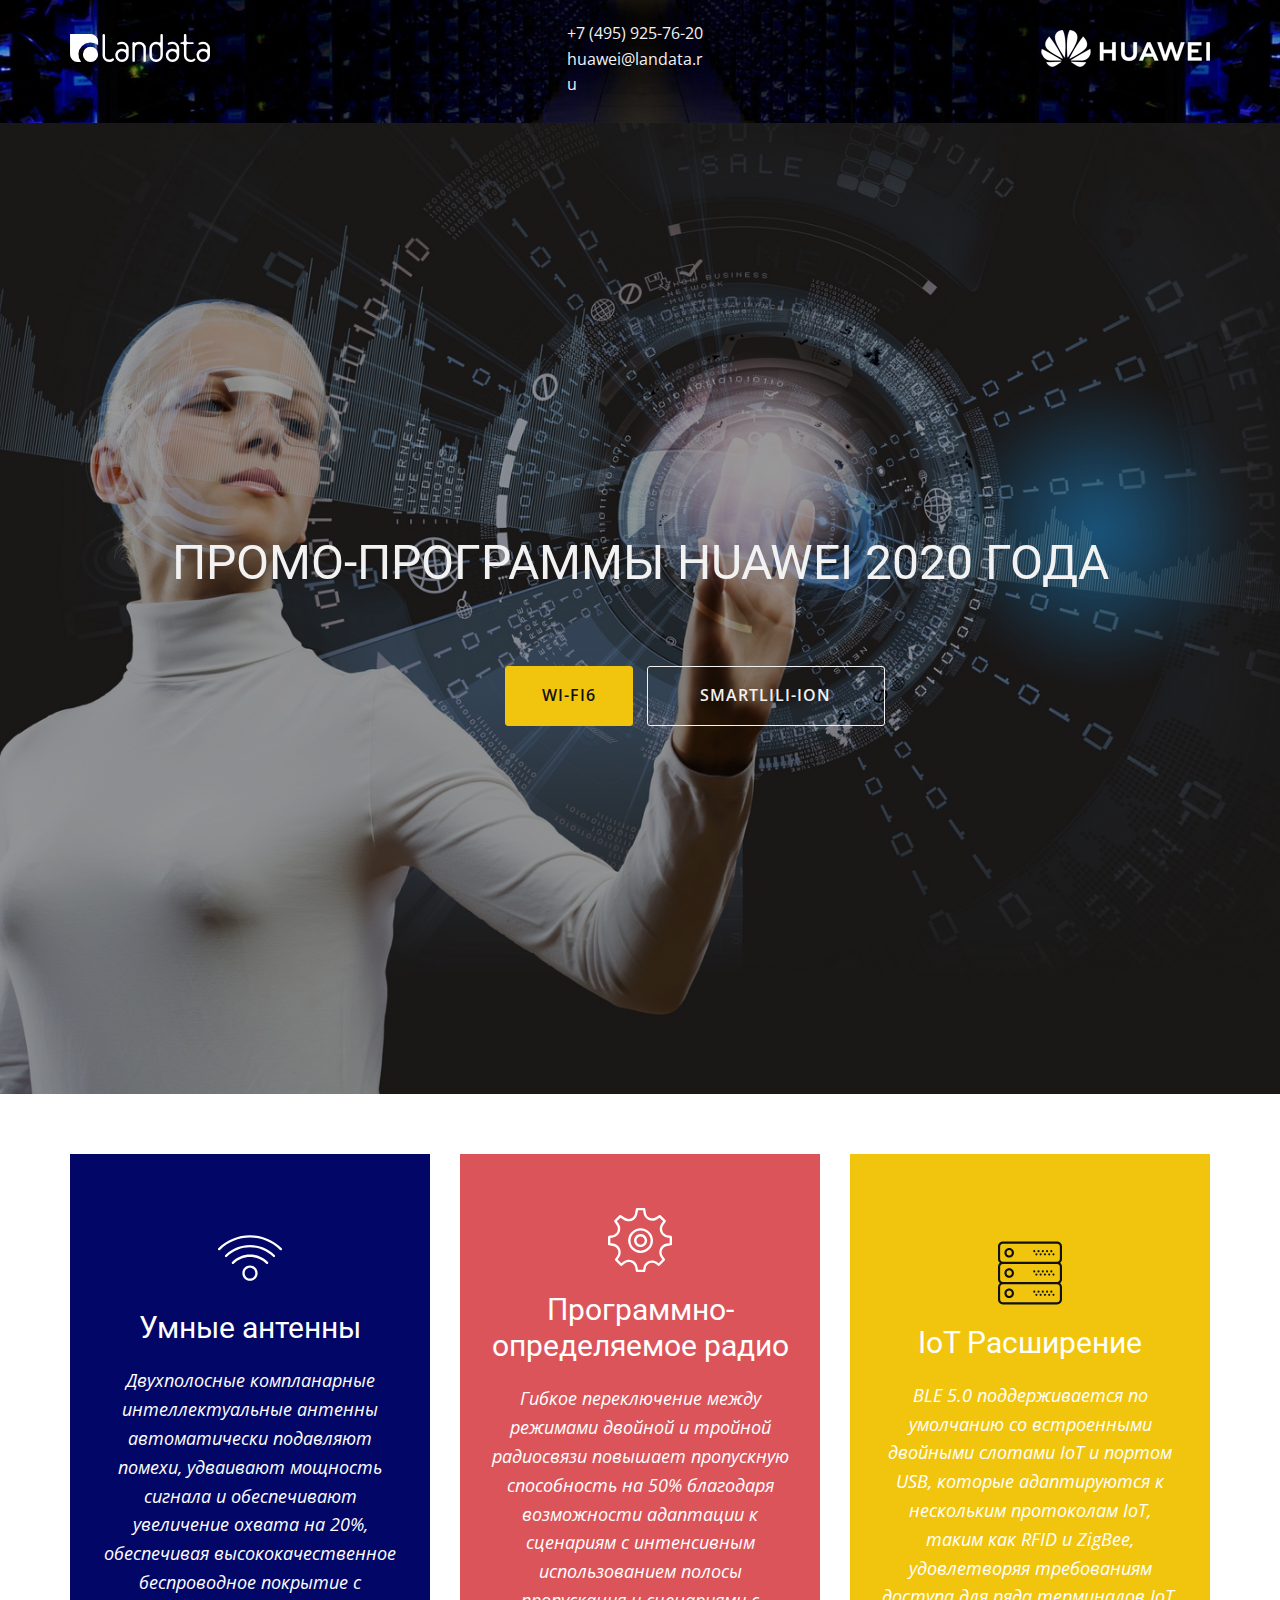
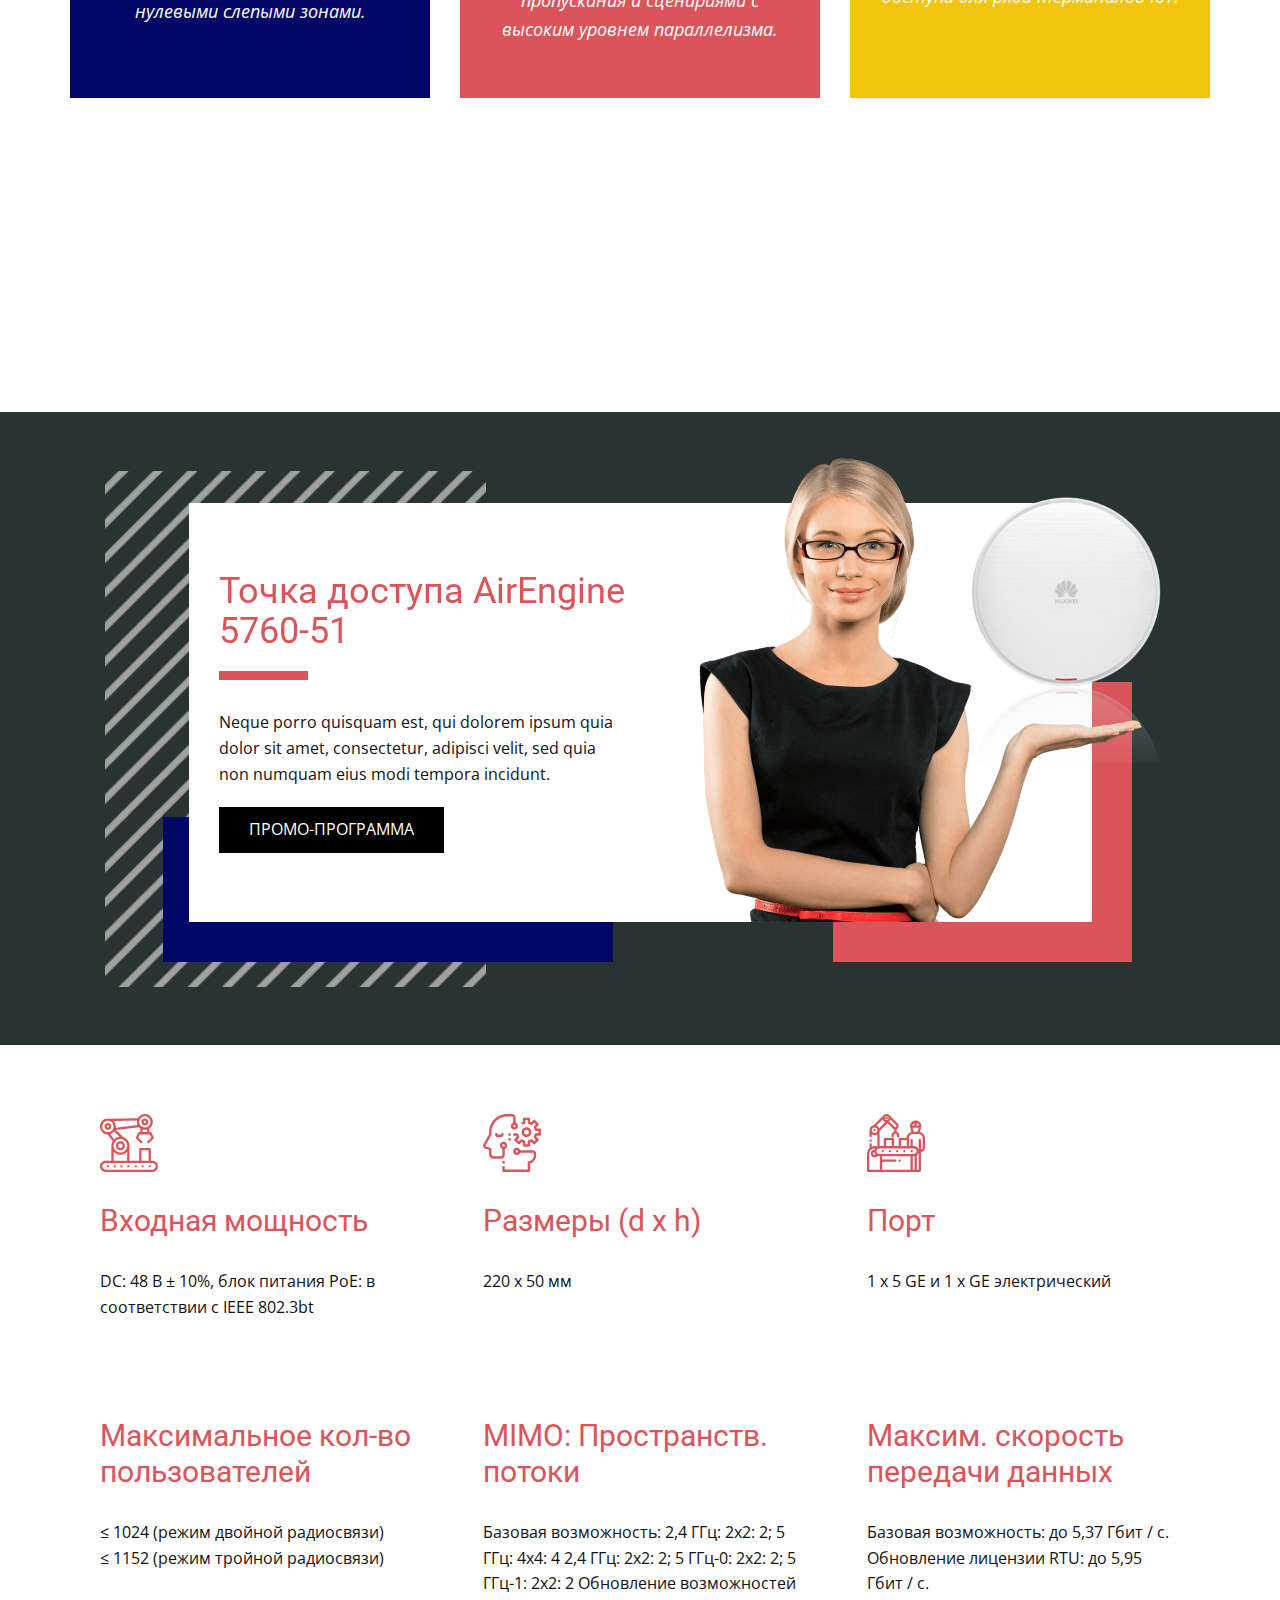
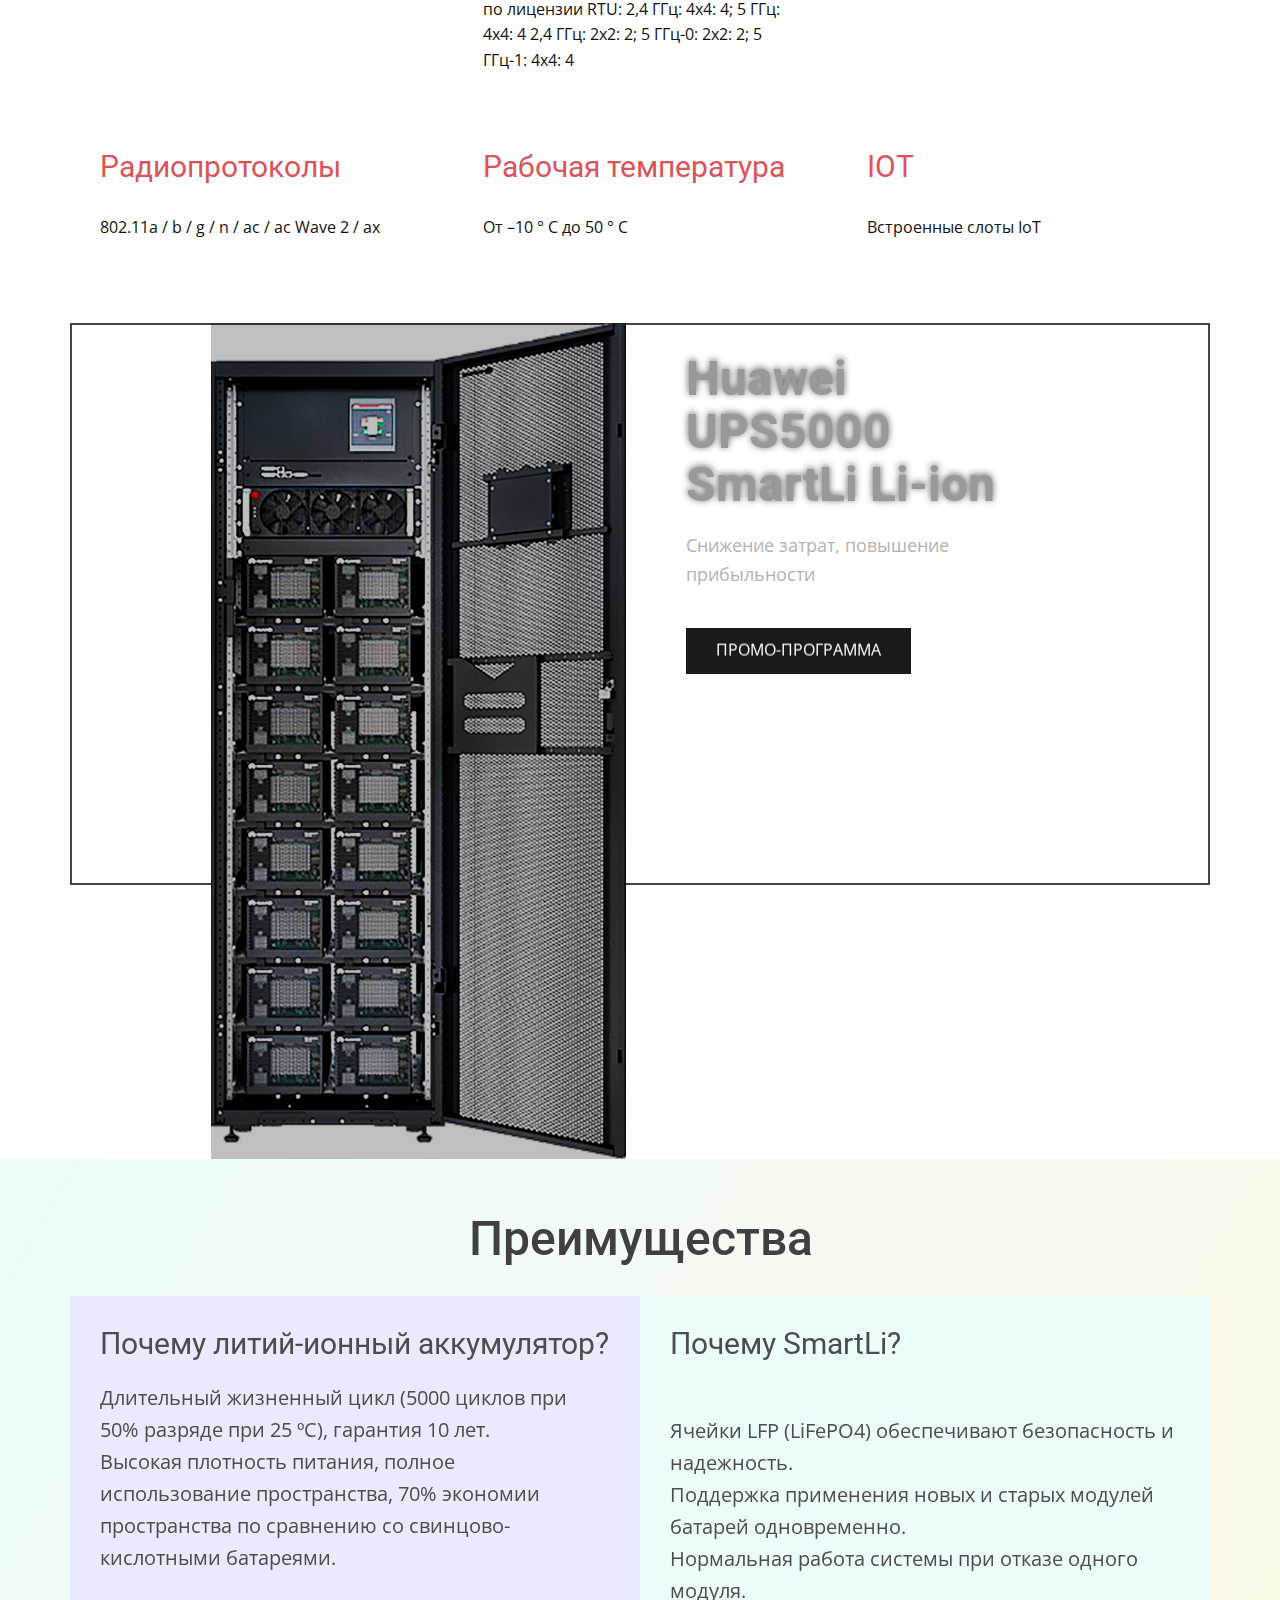
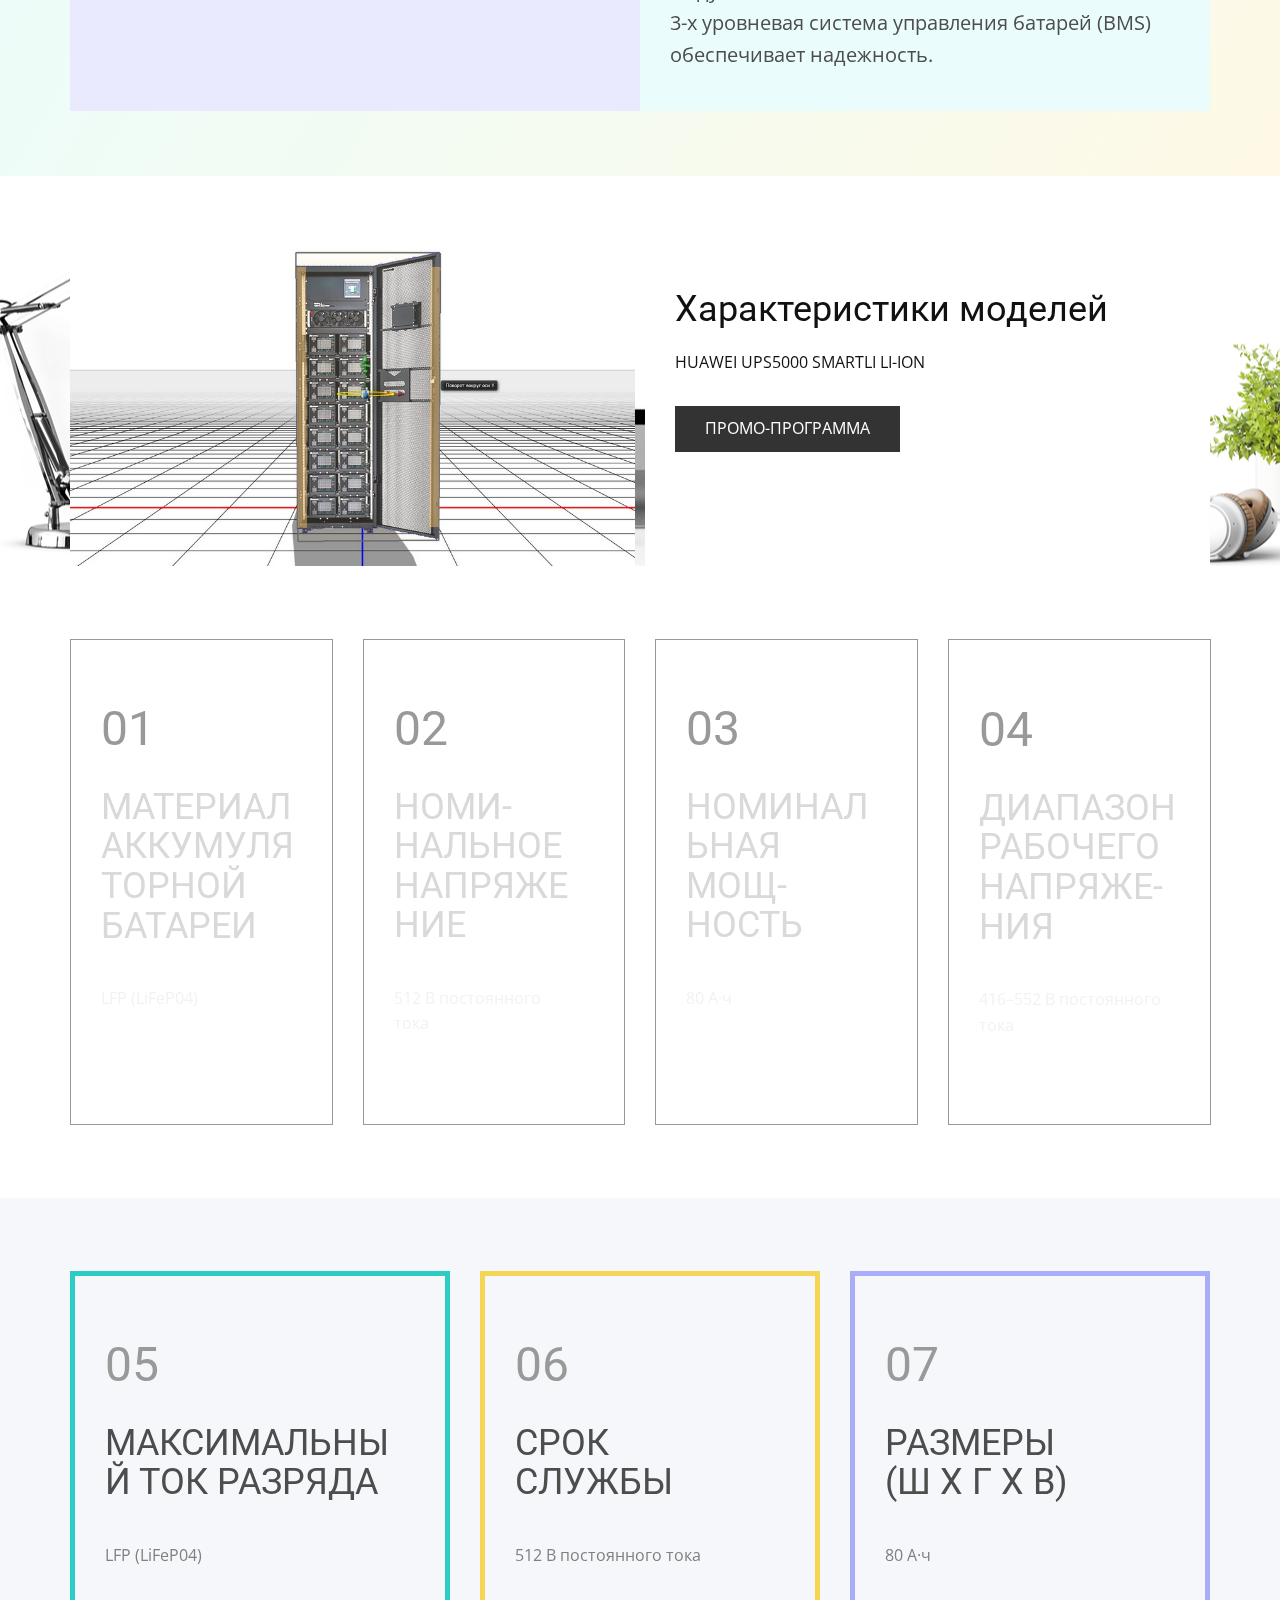
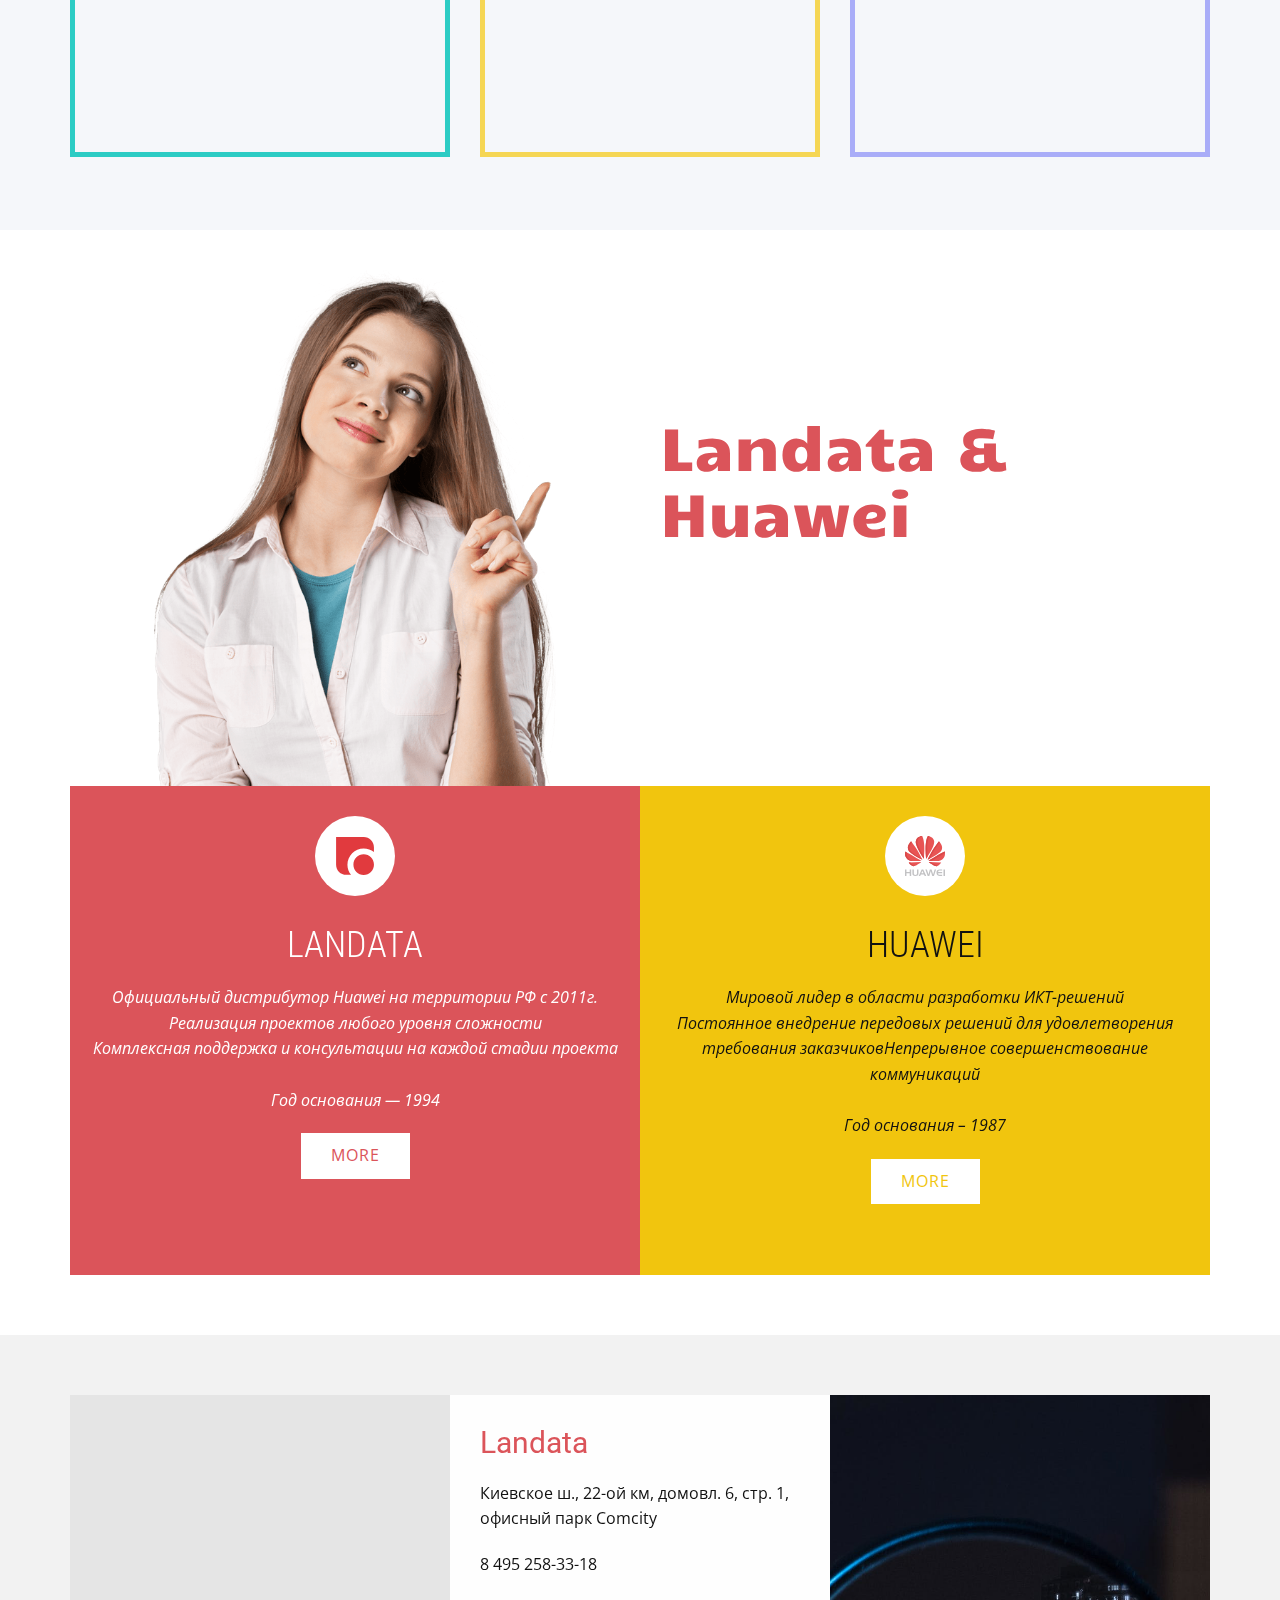
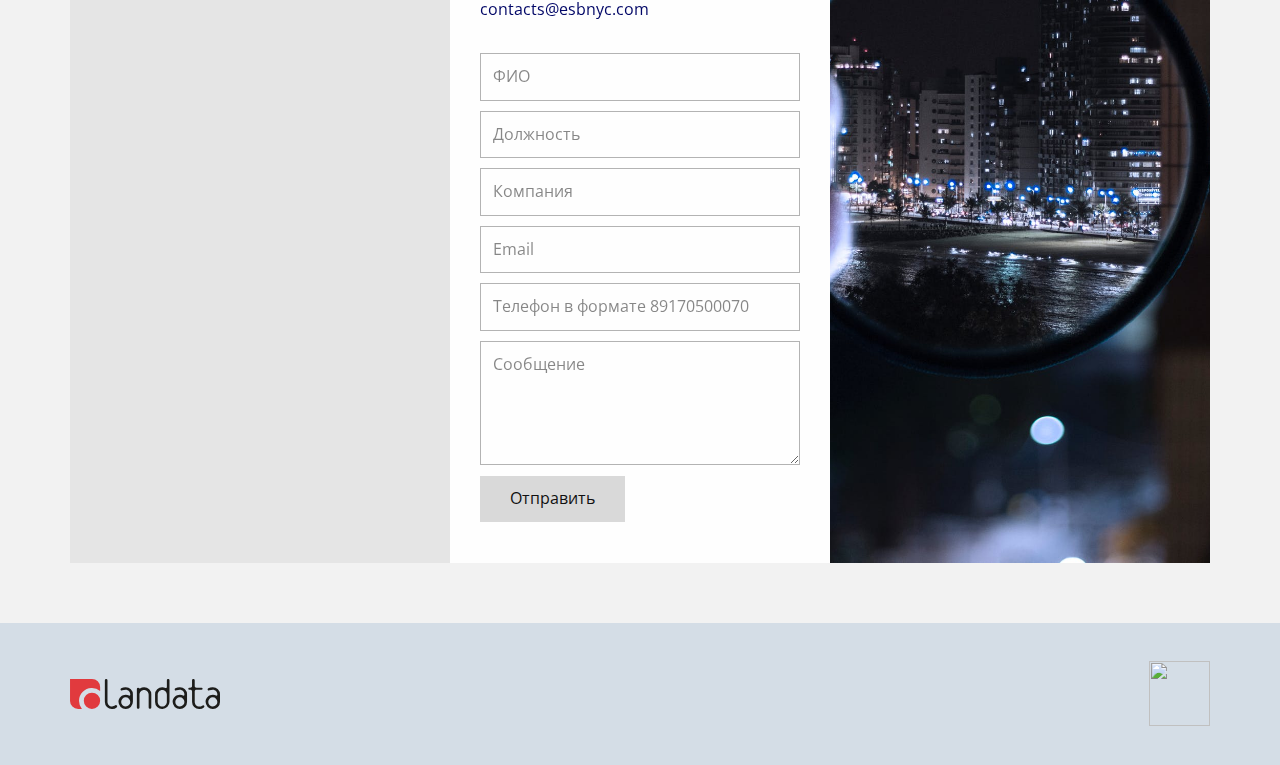
==== commit ecad8fe1: "landata-huawei" ====
--- a/Landata-Huawei/index.html
+++ b/Landata-Huawei/index.html
@@ -675,10 +675,11 @@
     </section>
     
     
-    <footer class="u-align-left-xs u-clearfix u-footer u-image u-footer" id="sec-6004"><div class="u-clearfix u-sheet u-valign-middle-xs u-sheet-1">
+    <footer class="u-align-left-xs u-clearfix u-footer u-image u-footer" id="sec-6004"><div class="u-clearfix u-sheet u-sheet-1">
         <a href="http://landata.ru" class="u-image u-logo u-image-1" data-image-width="372" data-image-height="74" title="websuite" target="_blank">
           <img src="images/Logo-Landata.svg" class="u-logo-image u-logo-image-1" data-image-width="150">
         </a>
+        <img src="images/Huawei_Standard_logo.svg" alt="" class="u-image u-image-default u-image-2" data-image-width="35" data-image-height="36">
       </div></footer>
     <span style="height: 72px; width: 72px; margin-left: 0; margin-right: auto; margin-top: 0; background-image: none; right: 10px; bottom: 10px;" class="u-back-to-top u-icon u-icon-rectangle u-opacity u-opacity-75 u-palette-3-base u-spacing-19 u-text-white" data-href="#">
       <svg class="u-svg-link" preserveAspectRatio="xMidYMin slice" viewBox="0 0 551.13 551.13"><use xmlns:xlink="http://www.w3.org/1999/xlink" xlink:href="#svg-1d98"></use></svg>
--- a/Landata-Huawei/nicepage.css
+++ b/Landata-Huawei/nicepage.css
@@ -26543,13 +26543,16 @@
 .u-header .u-logo-image-2 {max-width: 140px; max-height: 140px}
 .u-header .u-text-1 {margin-right: 97px; margin-left: 97px} }
  .u-footer {background-image: url("images/2020-04-07_201209.jpg"); background-position: 50% 50%}
-.u-footer .u-sheet-1 {min-height: 90px}
-.u-footer .u-image-1 {margin: 30px auto -30px 0}
-.u-footer .u-logo-image-1 {max-width: 150px; max-height: 150px; width: 150px} 
-@media (max-width: 1199px){ .u-footer .u-image-1 {width: 80px; height: 16px} }
-
-
-@media (max-width: 575px){ .u-footer .u-image-1 {width: 150px; margin-bottom: 30px} }
+.u-footer .u-sheet-1 {min-height: 142px}
+.u-footer .u-image-1 {margin: 56px auto 0 0}
+.u-footer .u-logo-image-1 {max-width: 150px; max-height: 150px; width: 150px}
+.u-footer .u-image-2 {width: 61px; height: 65px; margin: -48px 0 38px auto} 
+@media (max-width: 1199px){ .u-footer .u-sheet-1 {min-height: 90px}
+.u-footer .u-image-1 {width: 80px; height: 16px}
+.u-footer .u-image-2 {margin-top: -63px} }
+
+
+@media (max-width: 575px){ .u-footer .u-image-1 {width: 150px} }
 
  /*begin-variables base-font-size*/ 
  html { font-size: 16px; }
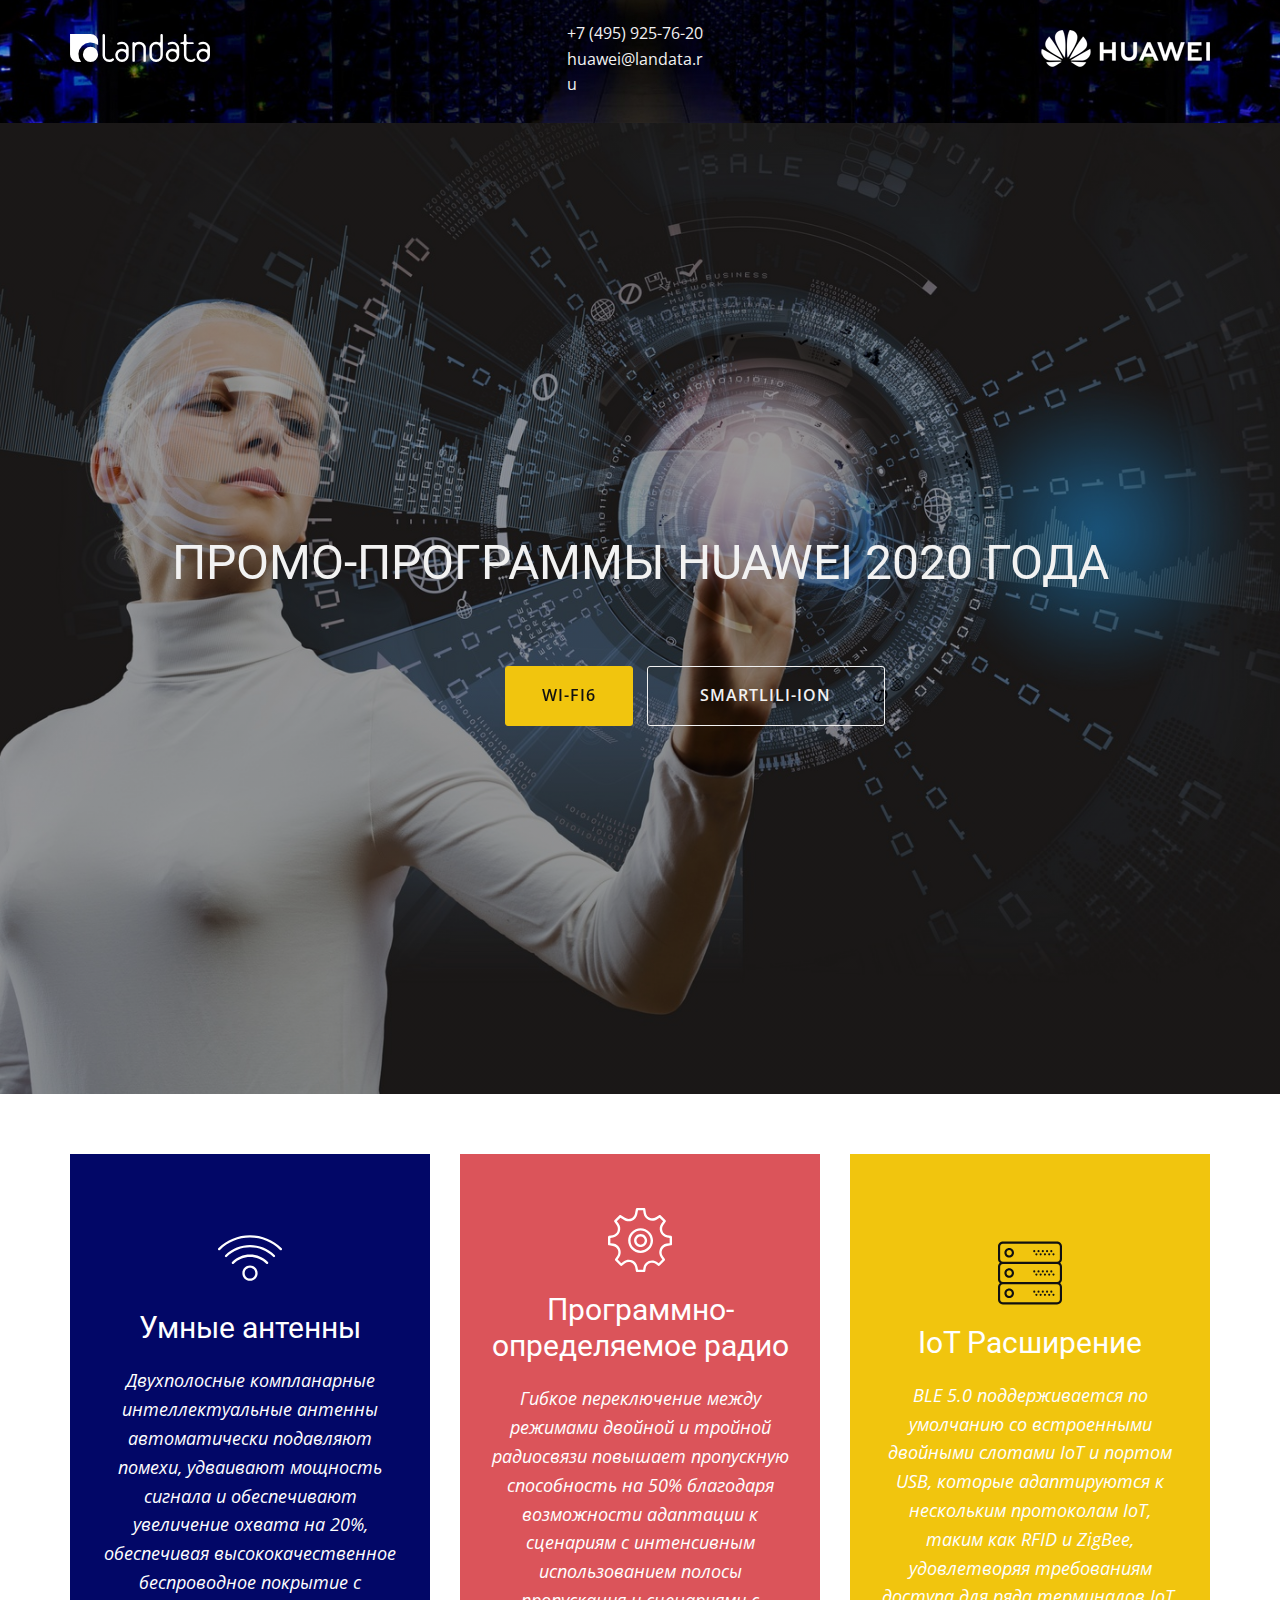
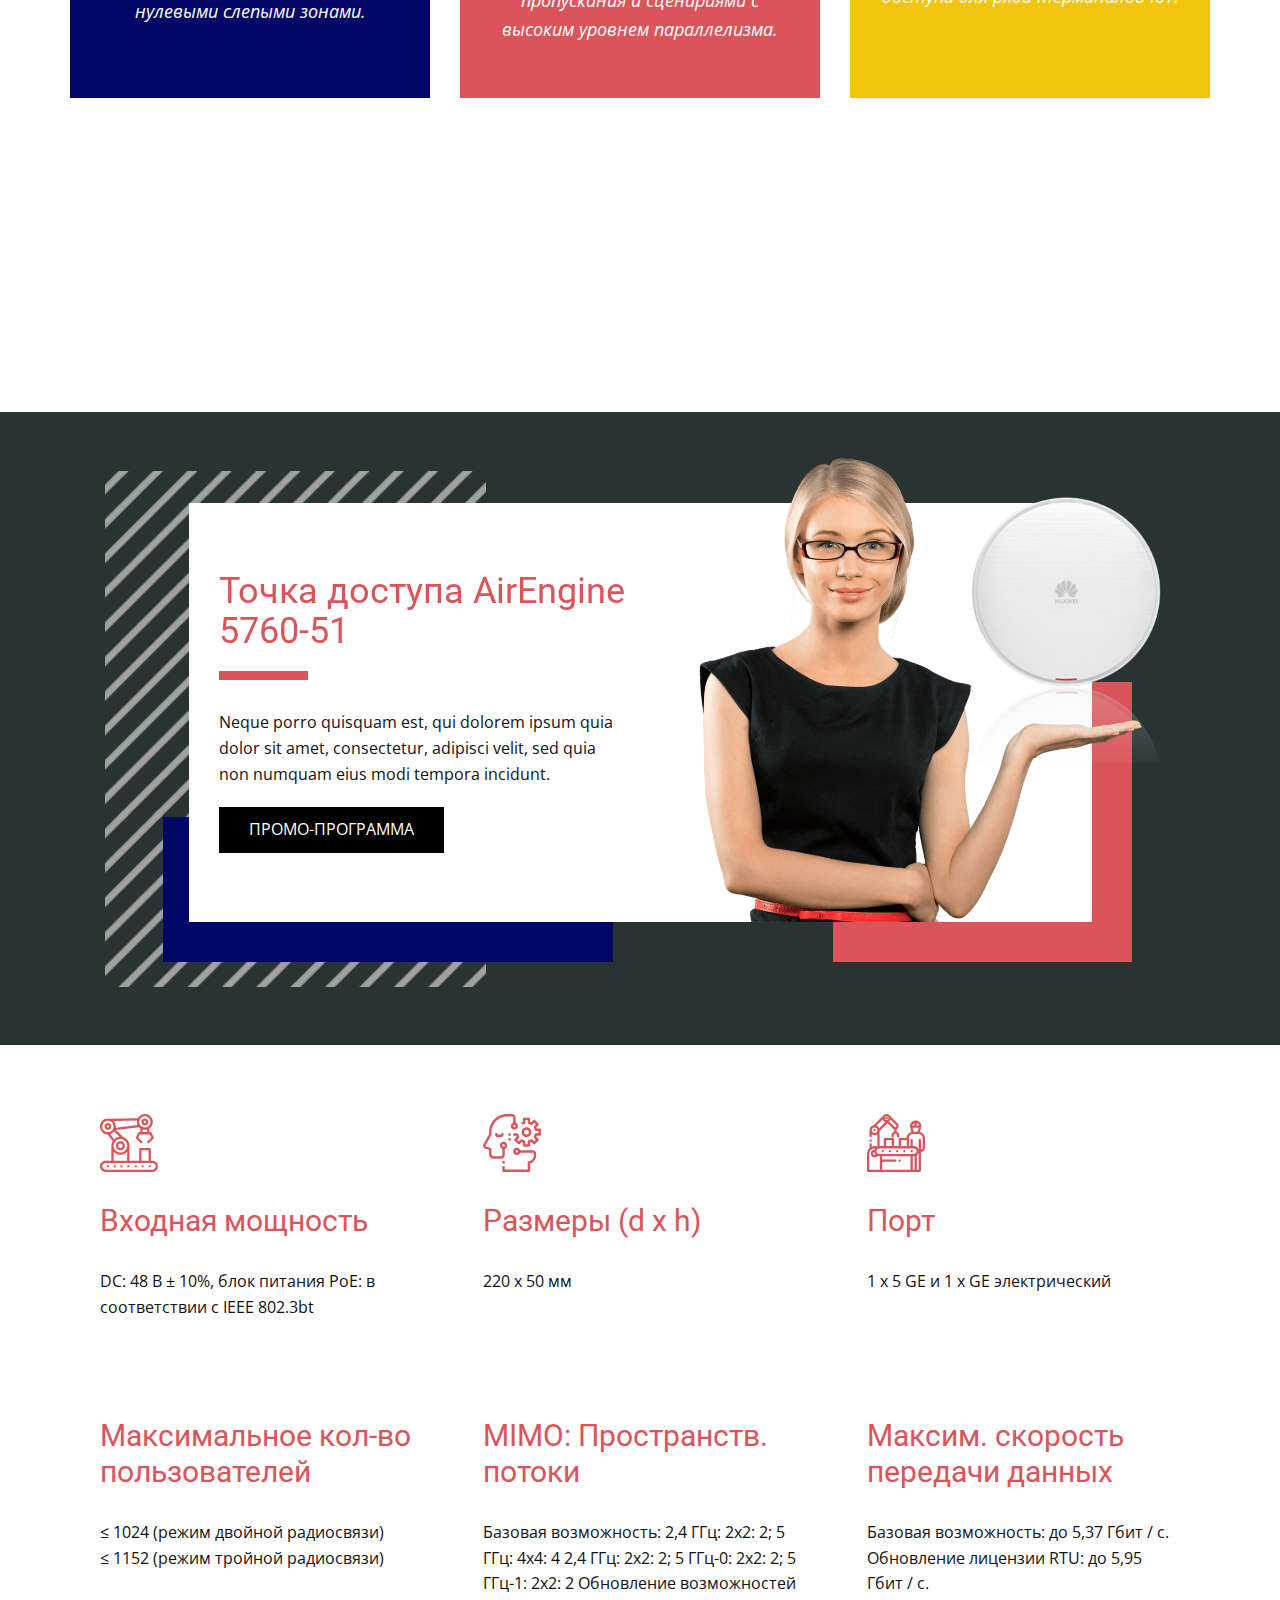
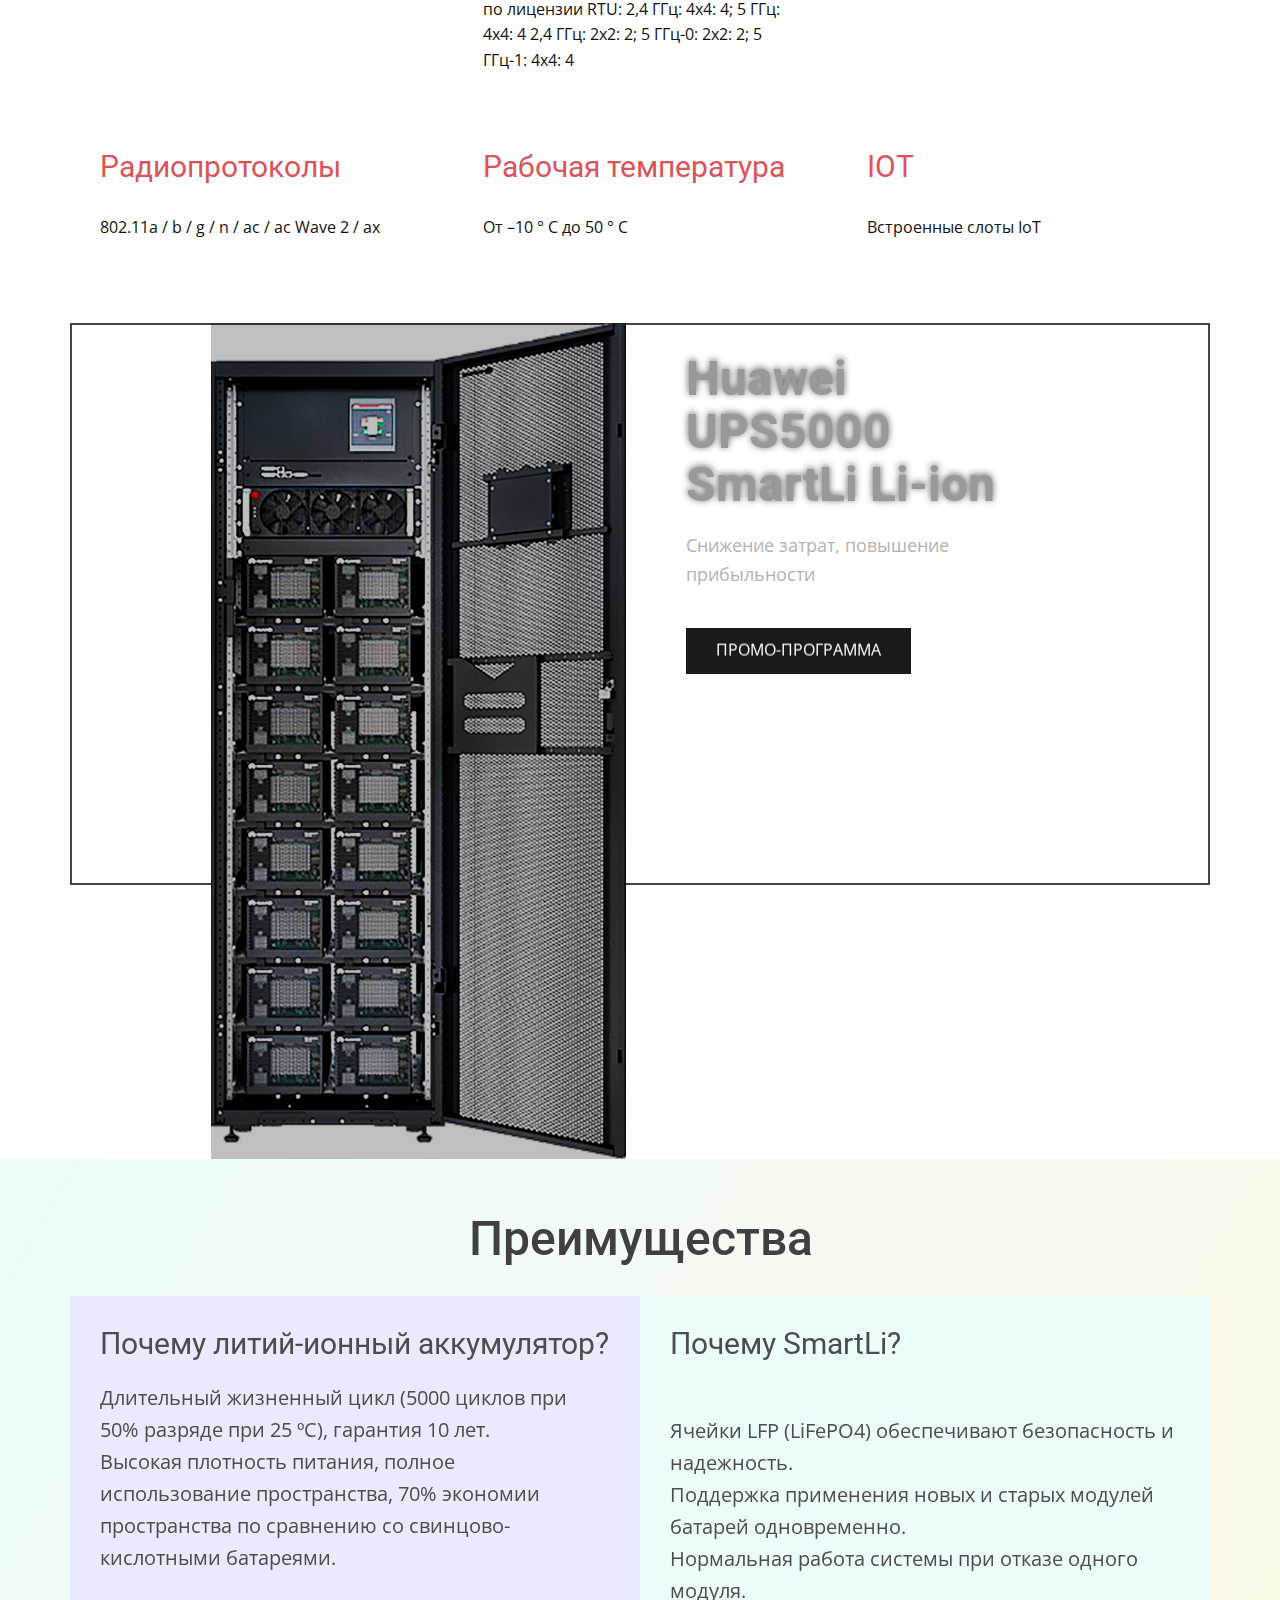
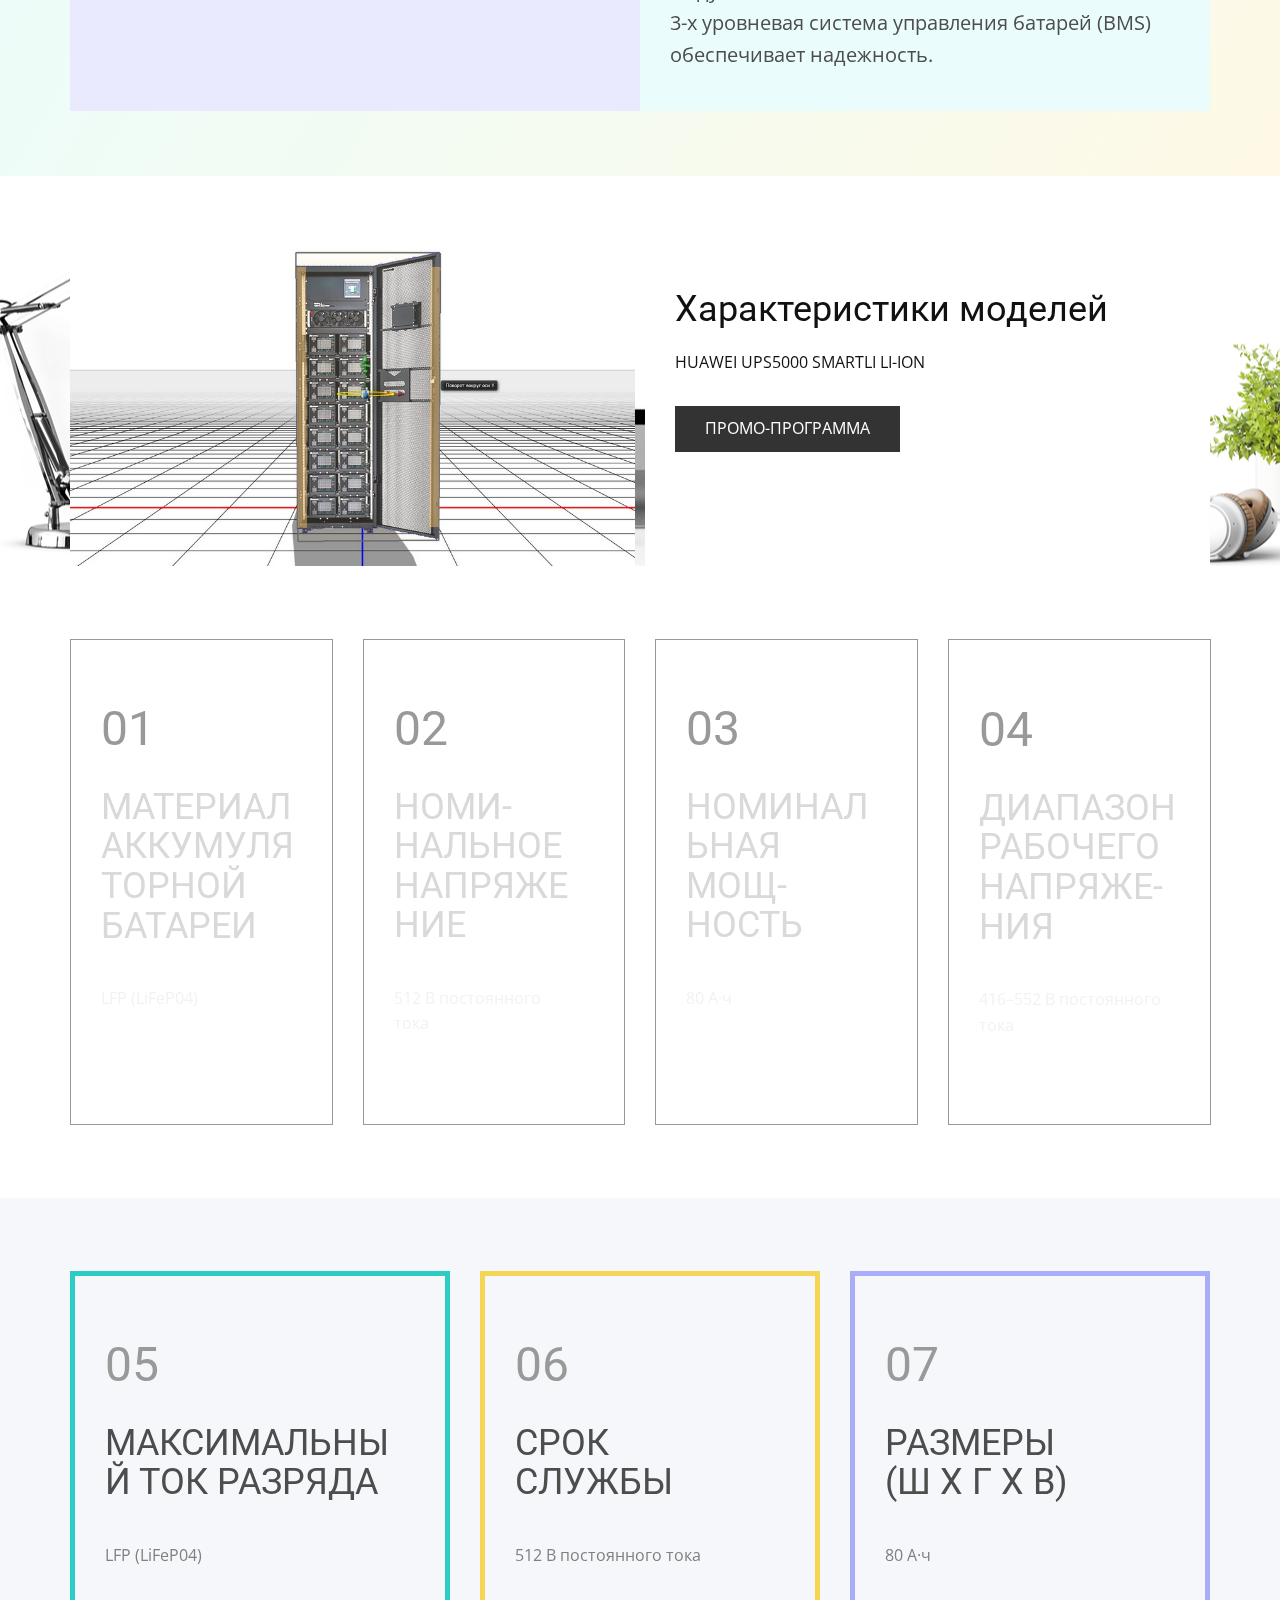
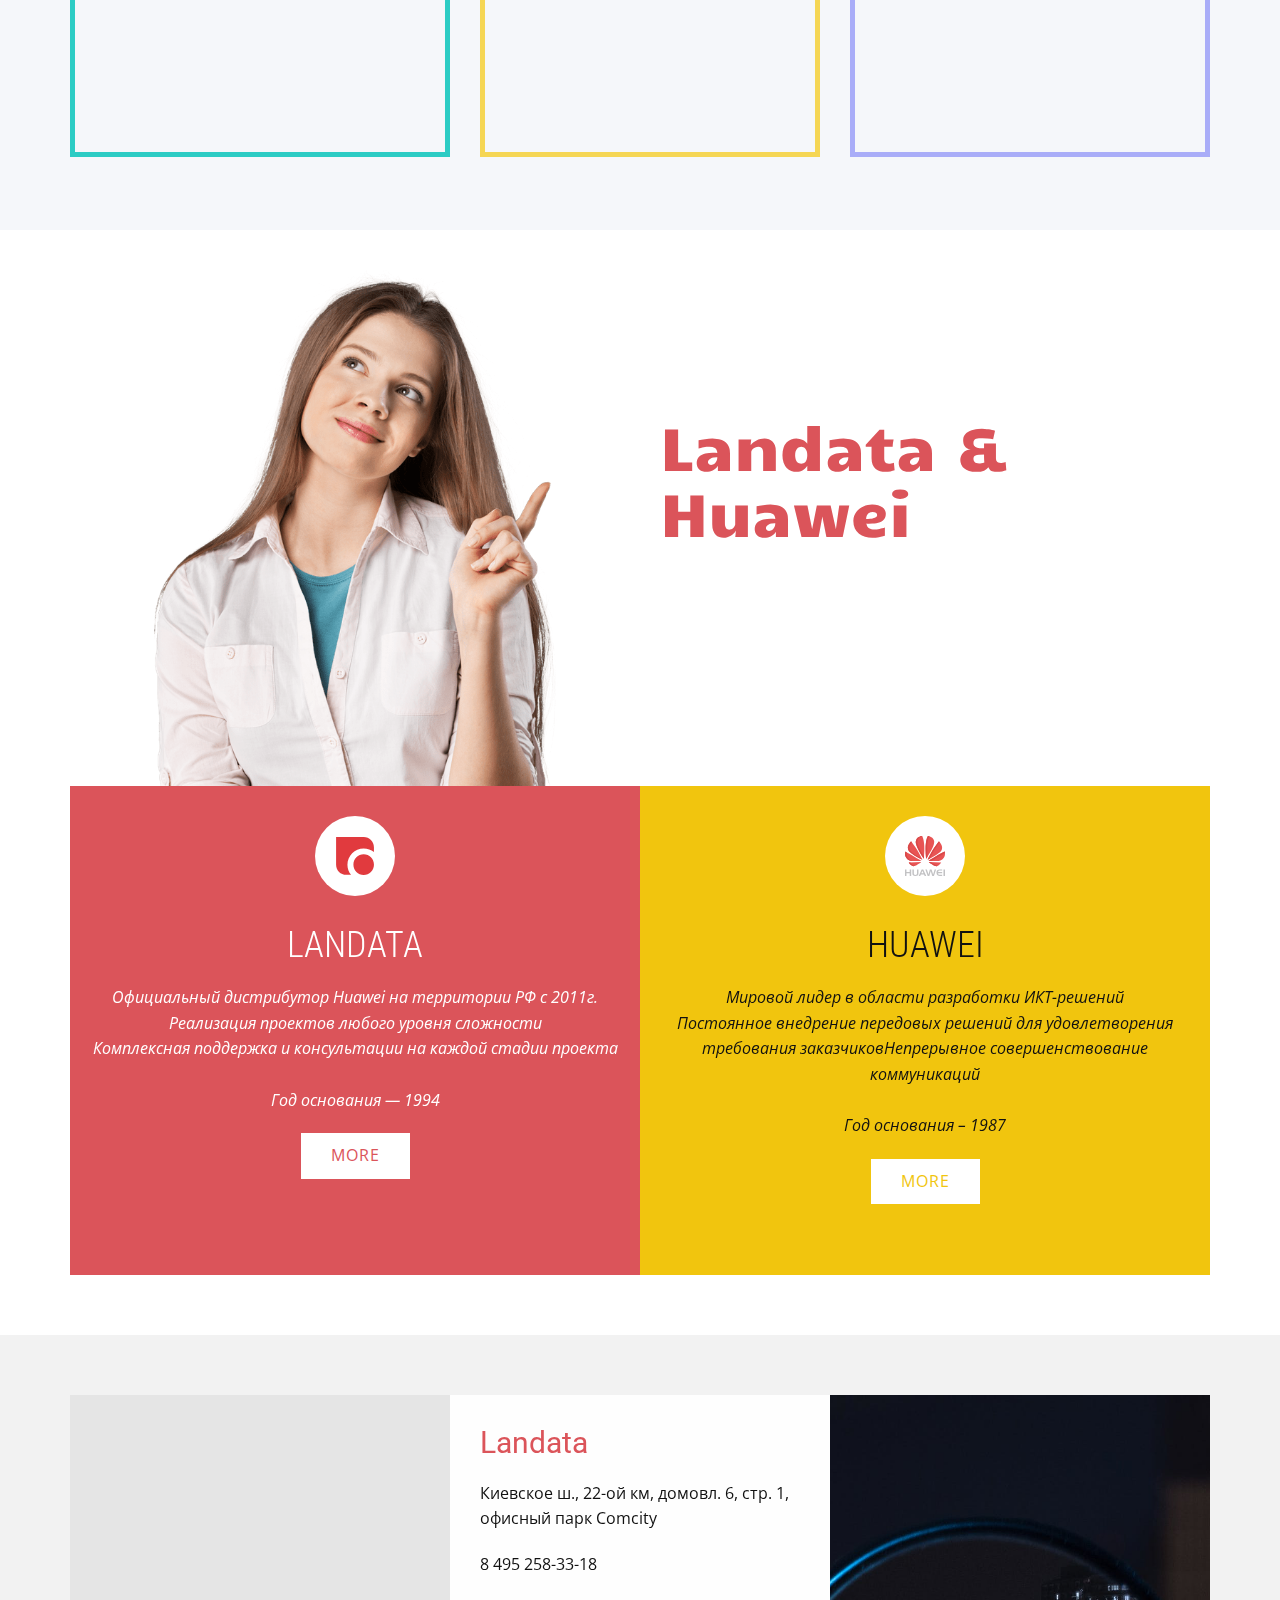
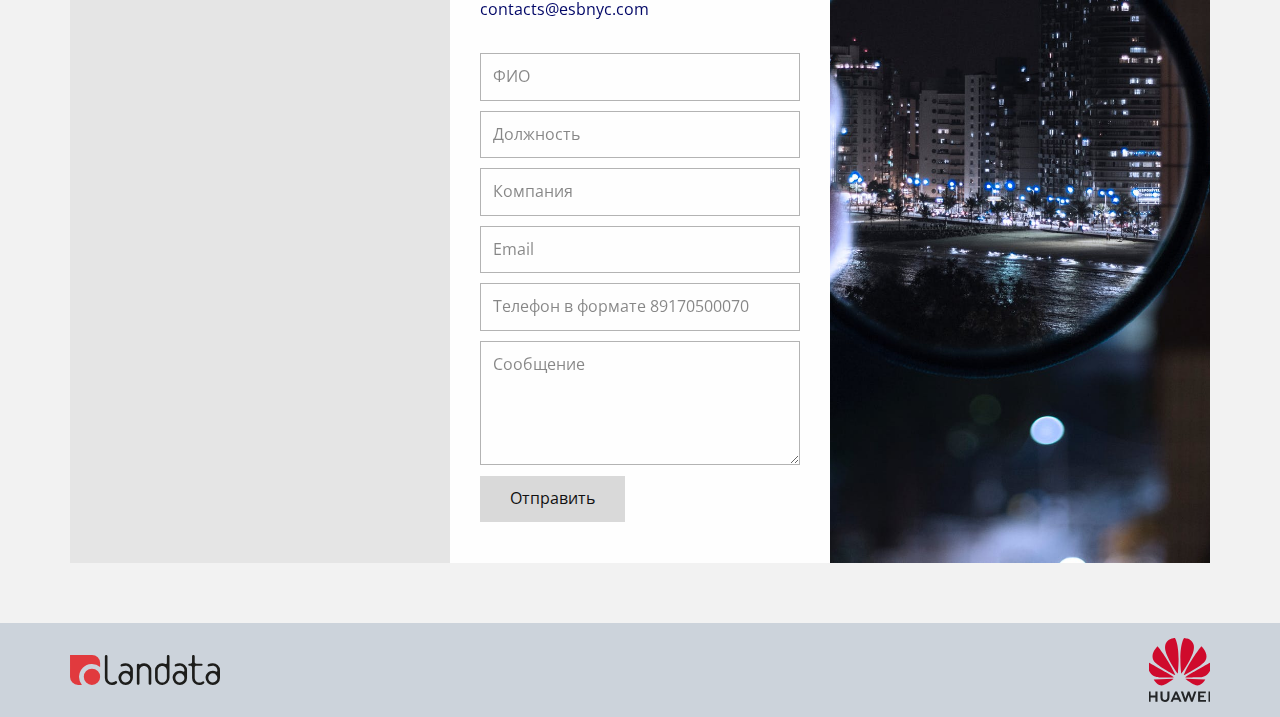
==== commit 891fc0c0: "landata-huawei" ====
--- a/Landata-Huawei/index.html
+++ b/Landata-Huawei/index.html
@@ -675,13 +675,13 @@
     </section>
     
     
-    <footer class="u-align-left-xs u-clearfix u-footer u-image u-footer" id="sec-6004"><div class="u-clearfix u-sheet u-sheet-1">
+    <footer class="u-align-left-xs u-clearfix u-footer u-palette-5-light-1 u-footer" id="sec-6004"><div class="u-clearfix u-sheet u-sheet-1">
         <a href="http://landata.ru" class="u-image u-logo u-image-1" data-image-width="372" data-image-height="74" title="websuite" target="_blank">
           <img src="images/Logo-Landata.svg" class="u-logo-image u-logo-image-1" data-image-width="150">
         </a>
-        <img src="images/Huawei_Standard_logo.svg" alt="" class="u-image u-image-default u-image-2" data-image-width="35" data-image-height="36">
+        <img class="u-expand-resize u-image u-image-2" src="images/Huawei_Standard_logo.svg" data-image-width="35" data-image-height="36">
       </div></footer>
-    <span style="height: 72px; width: 72px; margin-left: 0; margin-right: auto; margin-top: 0; background-image: none; right: 10px; bottom: 10px;" class="u-back-to-top u-icon u-icon-rectangle u-opacity u-opacity-75 u-palette-3-base u-spacing-19 u-text-white" data-href="#">
+    <span style="height: 46px; width: 46px; margin-left: 0; margin-right: auto; margin-top: 0; background-image: none; right: 10px; bottom: 25px;" class="u-back-to-top u-icon u-icon-rectangle u-opacity u-opacity-75 u-palette-3-base u-spacing-6 u-text-white" data-href="#">
       <svg class="u-svg-link" preserveAspectRatio="xMidYMin slice" viewBox="0 0 551.13 551.13"><use xmlns:xlink="http://www.w3.org/1999/xlink" xlink:href="#svg-1d98"></use></svg>
       <svg class="u-svg-content" enable-background="new 0 0 551.13 551.13" viewBox="0 0 551.13 551.13" xmlns="http://www.w3.org/2000/svg" id="svg-1d98"><path d="m275.565 189.451 223.897 223.897h51.668l-275.565-275.565-275.565 275.565h51.668z"></path></svg>
     </span>
--- a/Landata-Huawei/nicepage.css
+++ b/Landata-Huawei/nicepage.css
@@ -26542,17 +26542,15 @@
 .u-header .u-image-2 {margin-bottom: 28px}
 .u-header .u-logo-image-2 {max-width: 140px; max-height: 140px}
 .u-header .u-text-1 {margin-right: 97px; margin-left: 97px} }
- .u-footer {background-image: url("images/2020-04-07_201209.jpg"); background-position: 50% 50%}
-.u-footer .u-sheet-1 {min-height: 142px}
-.u-footer .u-image-1 {margin: 56px auto 0 0}
+ .u-footer {background-image: none}
+.u-footer .u-sheet-1 {min-height: 94px}
+.u-footer .u-image-1 {margin: 32px auto 0 0}
 .u-footer .u-logo-image-1 {max-width: 150px; max-height: 150px; width: 150px}
-.u-footer .u-image-2 {width: 61px; height: 65px; margin: -48px 0 38px auto} 
-@media (max-width: 1199px){ .u-footer .u-sheet-1 {min-height: 90px}
-.u-footer .u-image-1 {width: 80px; height: 16px}
-.u-footer .u-image-2 {margin-top: -63px} }
-
-
-@media (max-width: 575px){ .u-footer .u-image-1 {width: 150px} }
+.u-footer .u-image-2 {width: 61px; height: 64px; margin: -47px 0 15px auto} 
+@media (max-width: 1199px){ .u-footer .u-sheet-1 {min-height: 94px} }
+
+
+
 
  /*begin-variables base-font-size*/ 
  html { font-size: 16px; }
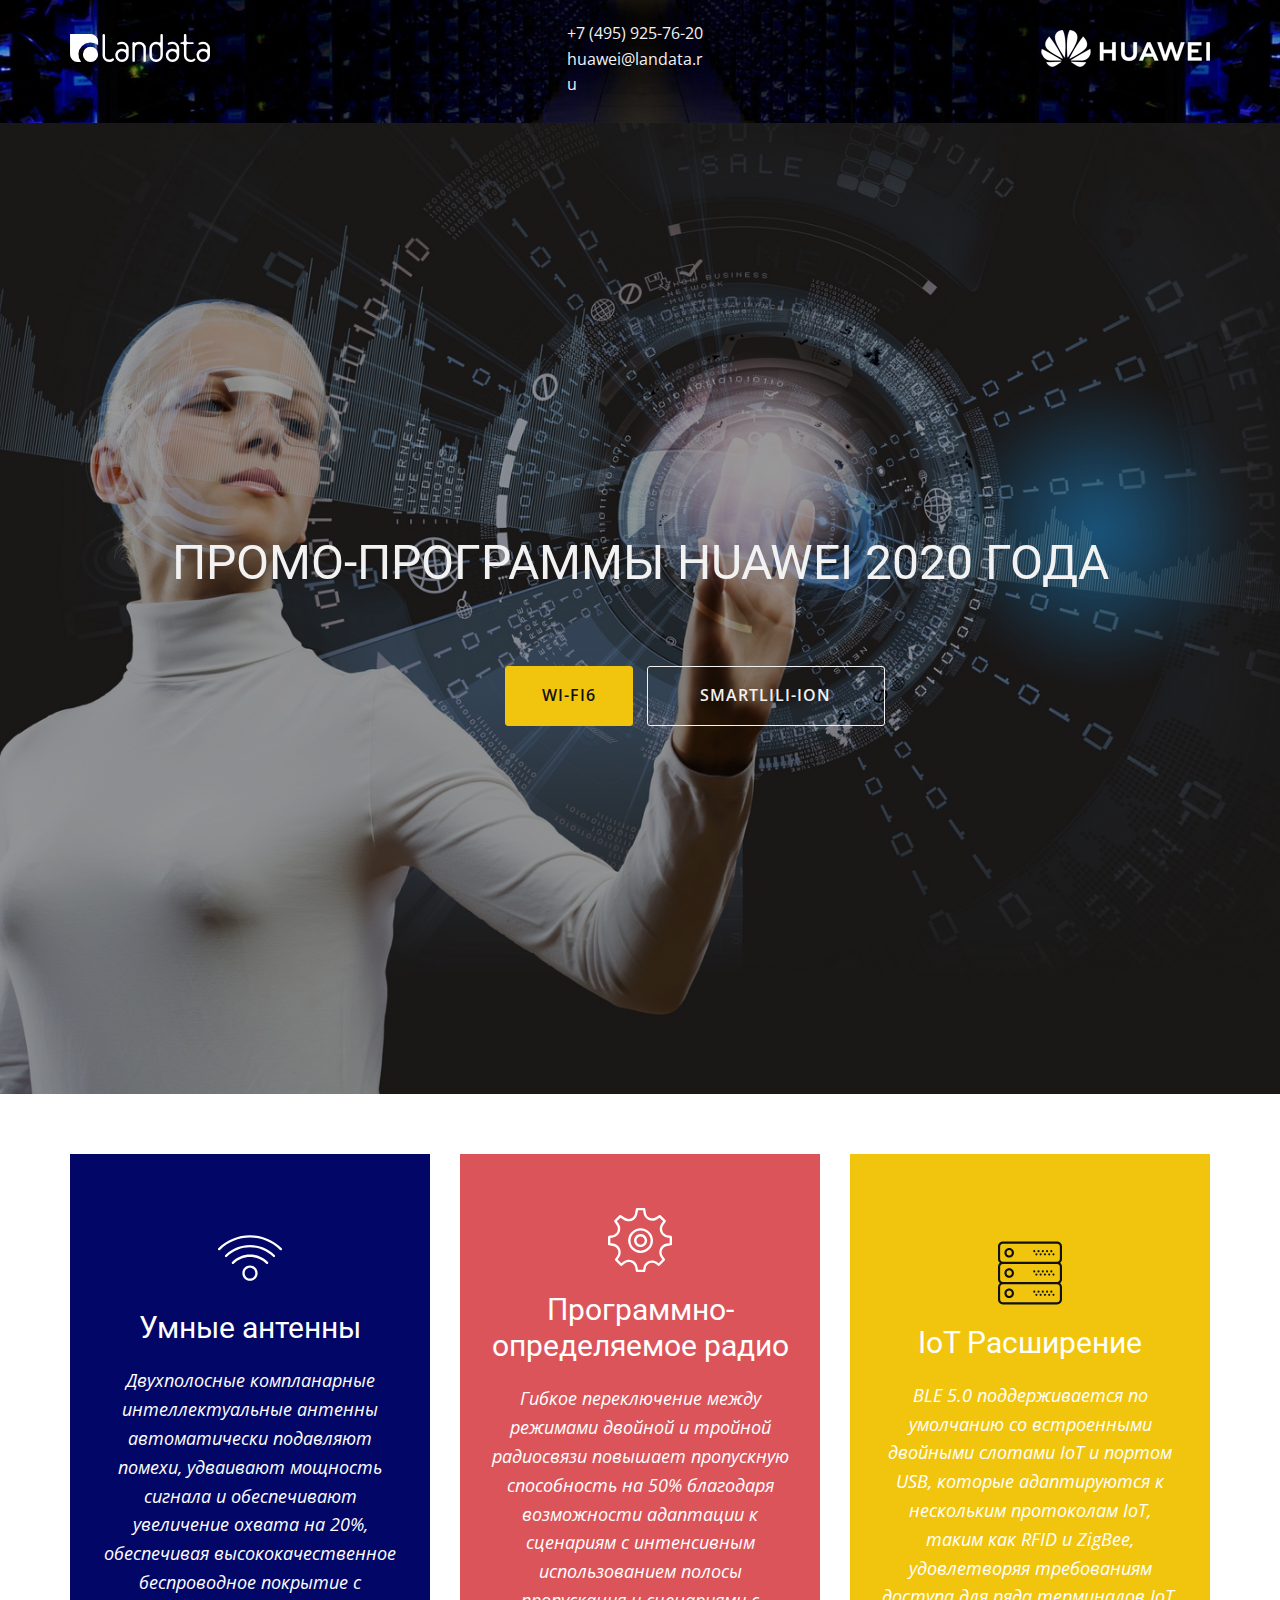
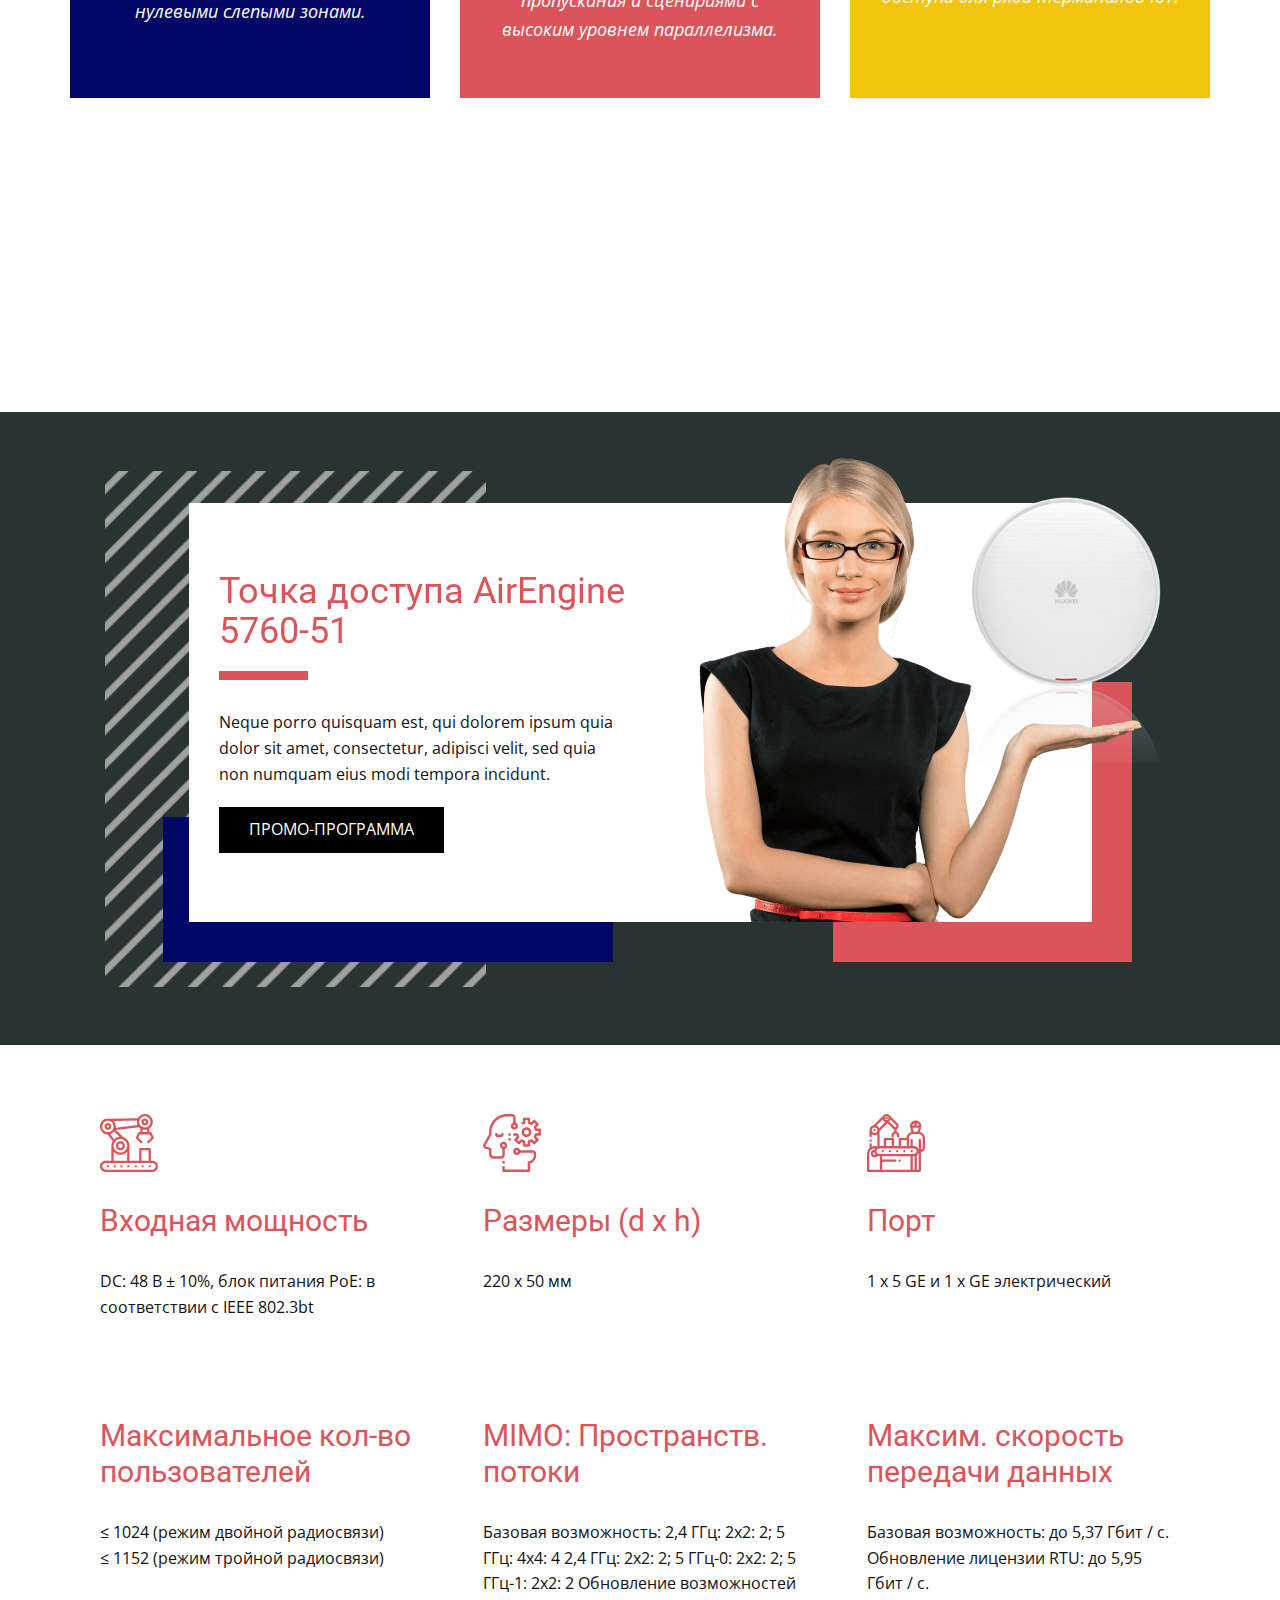
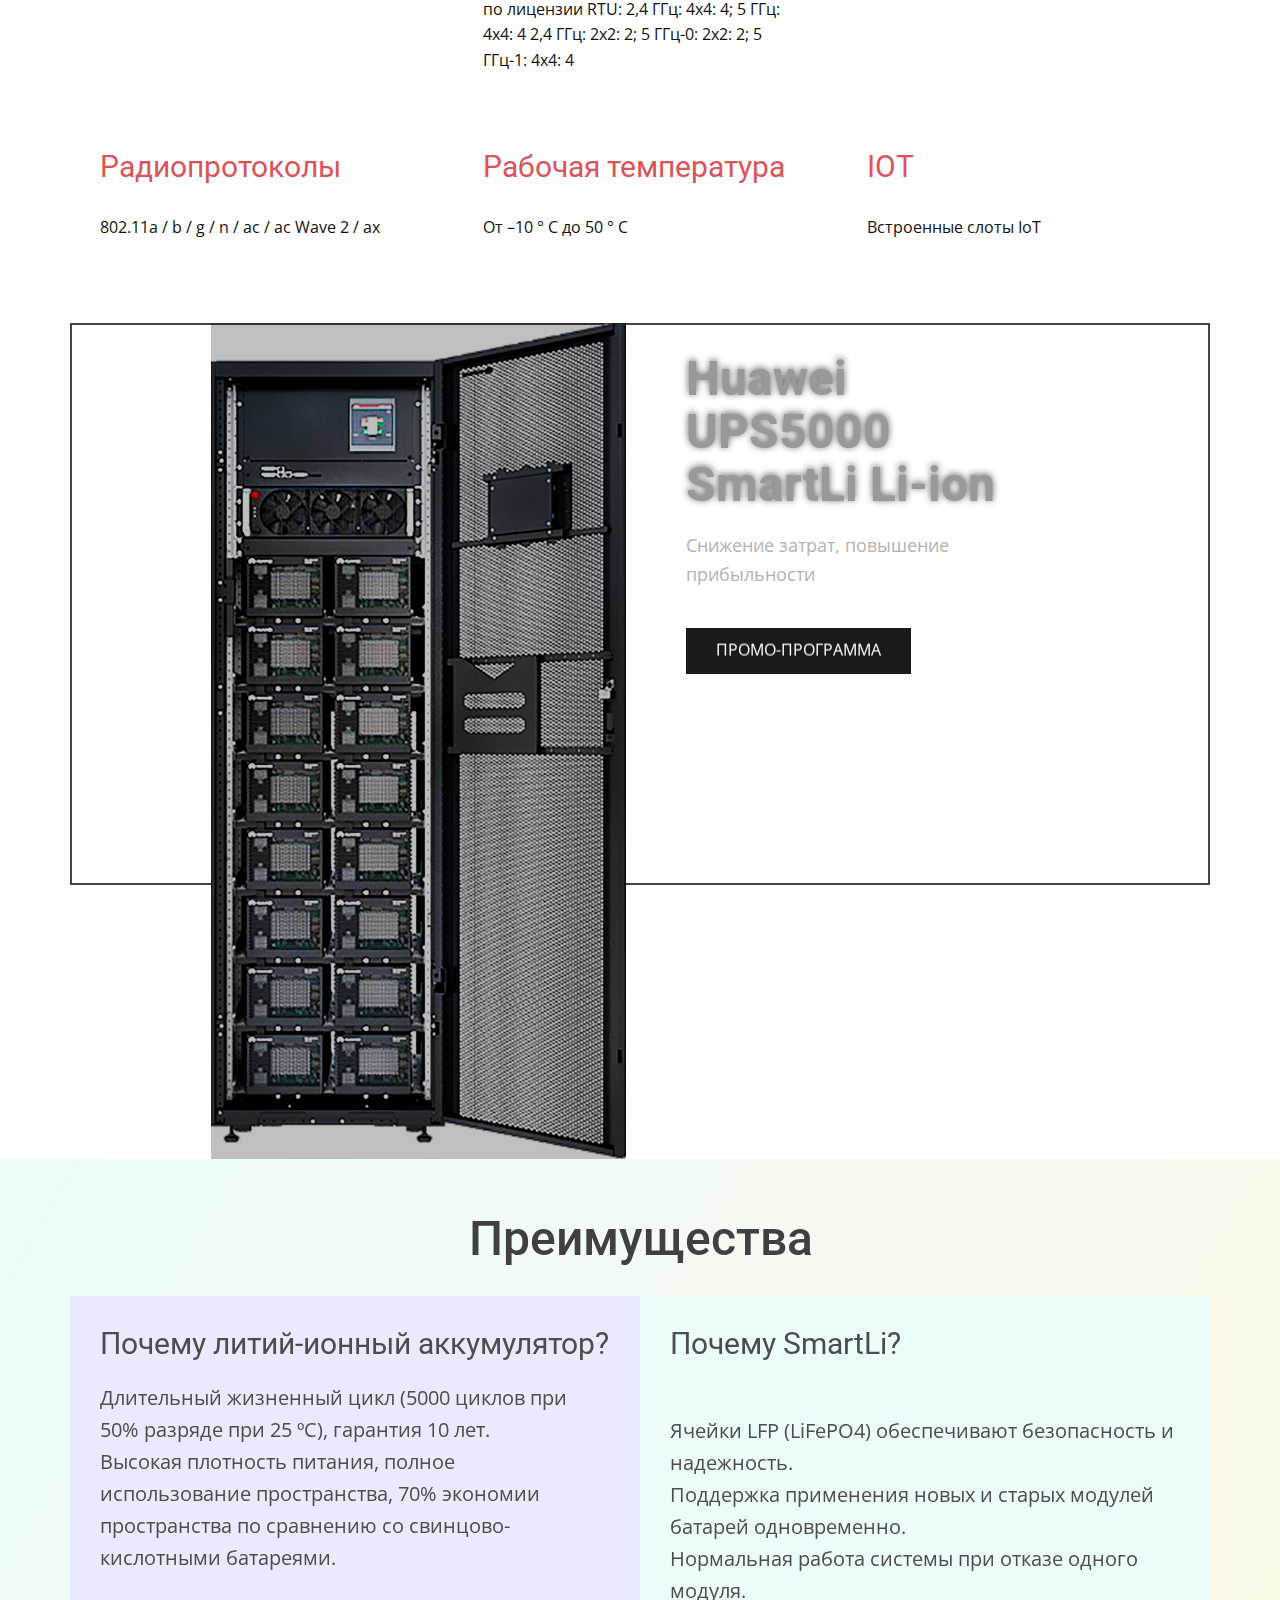
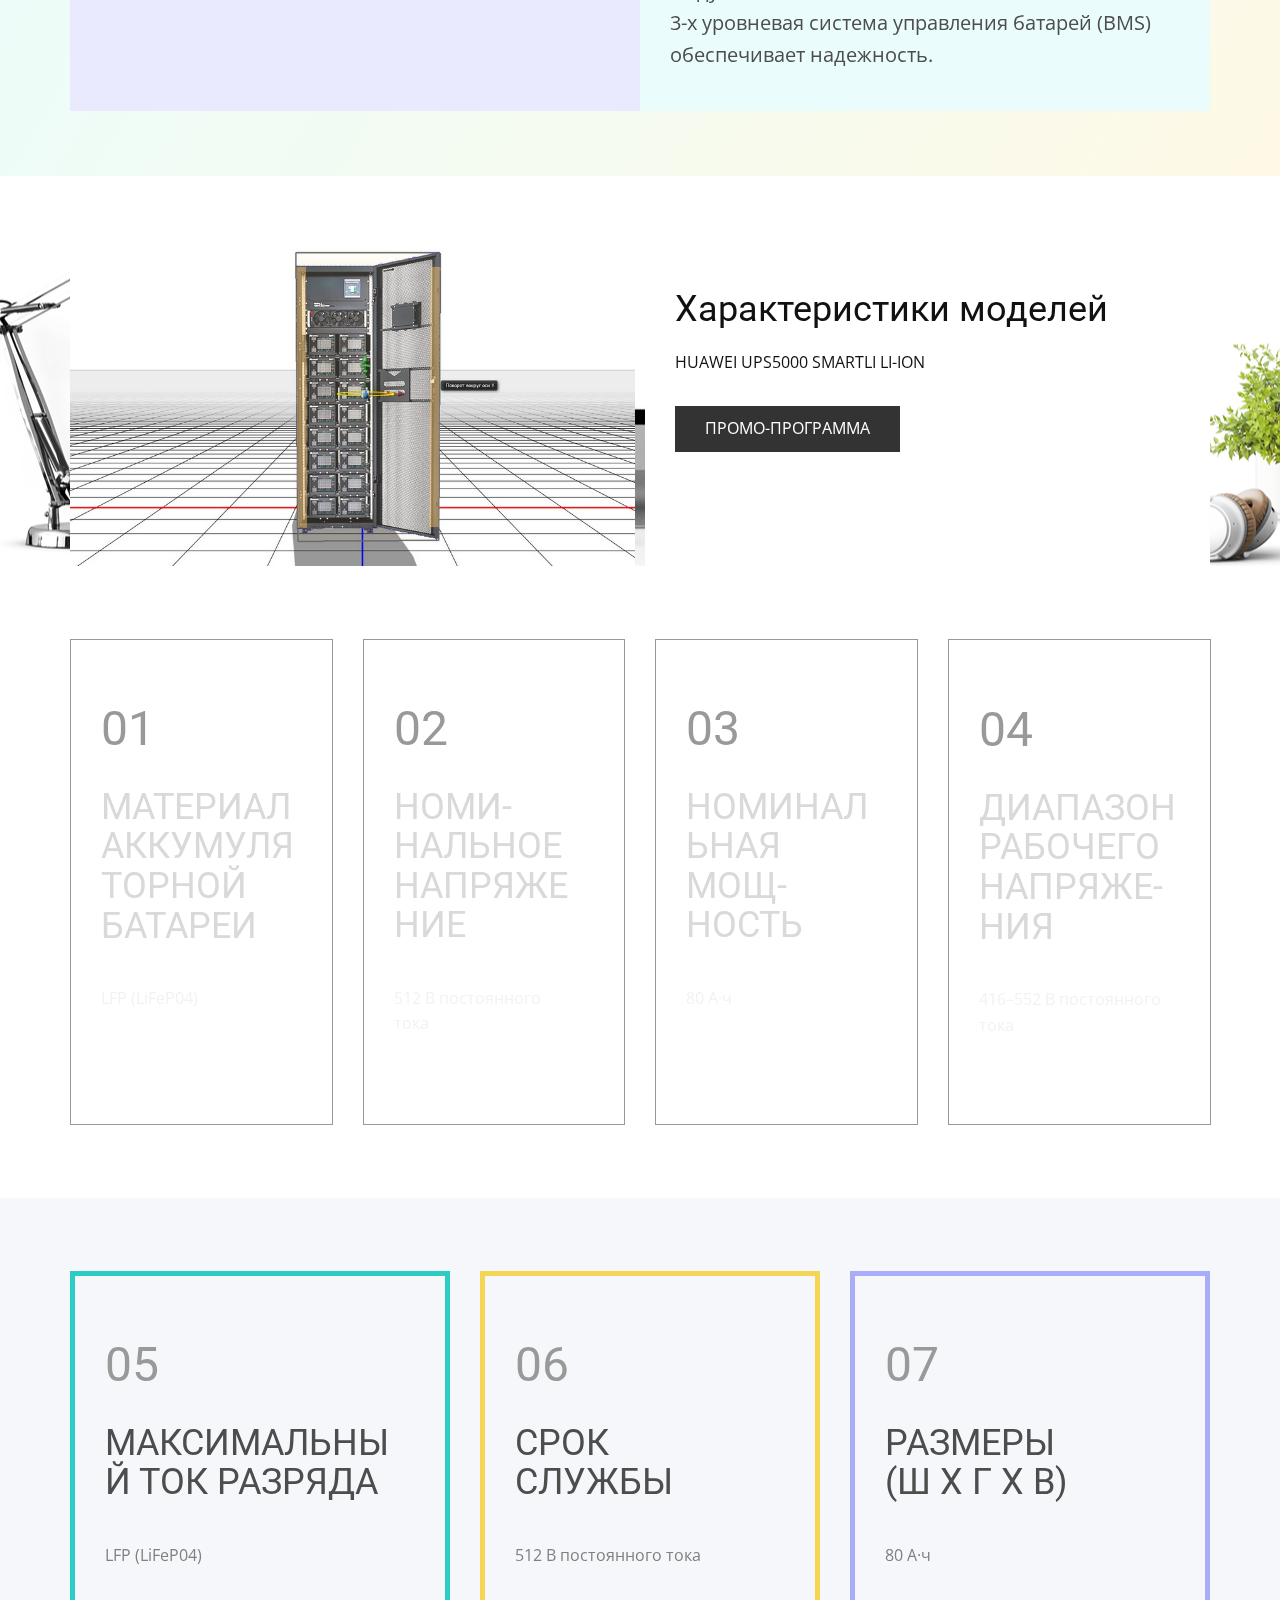
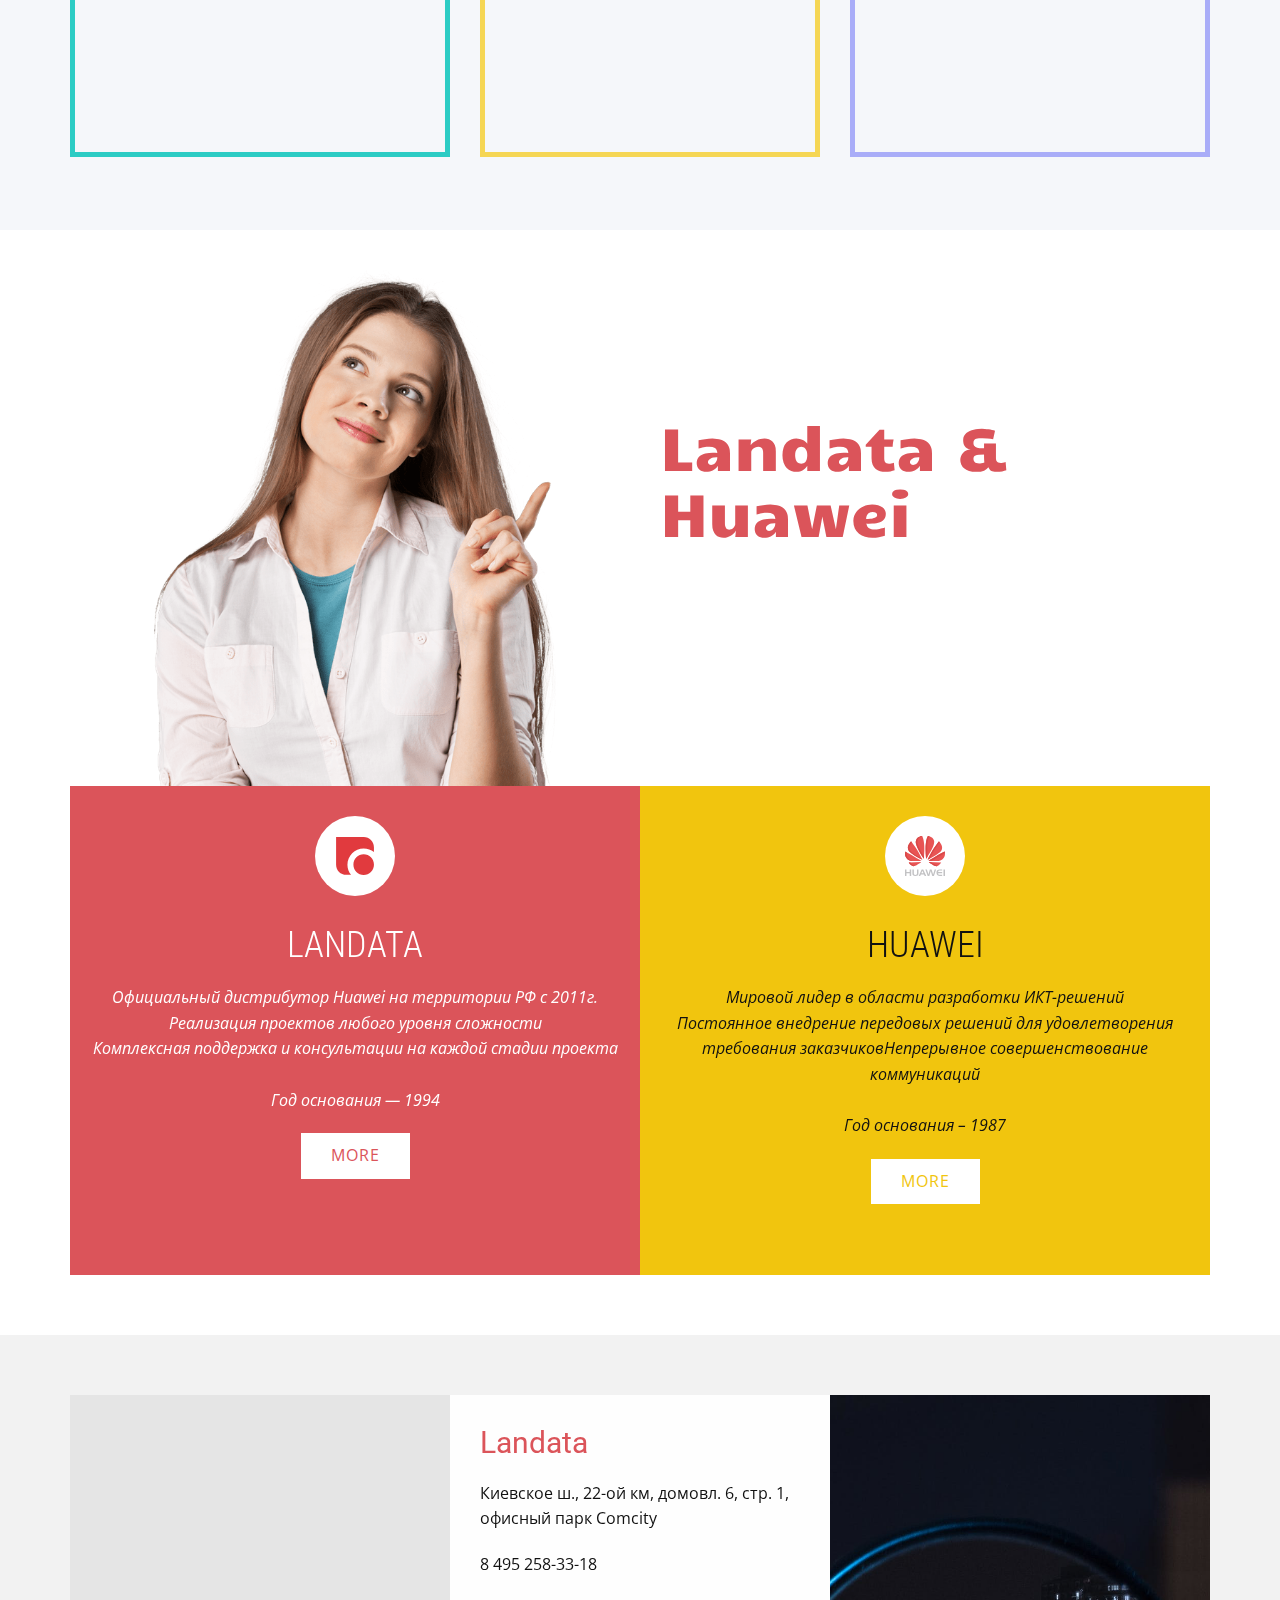
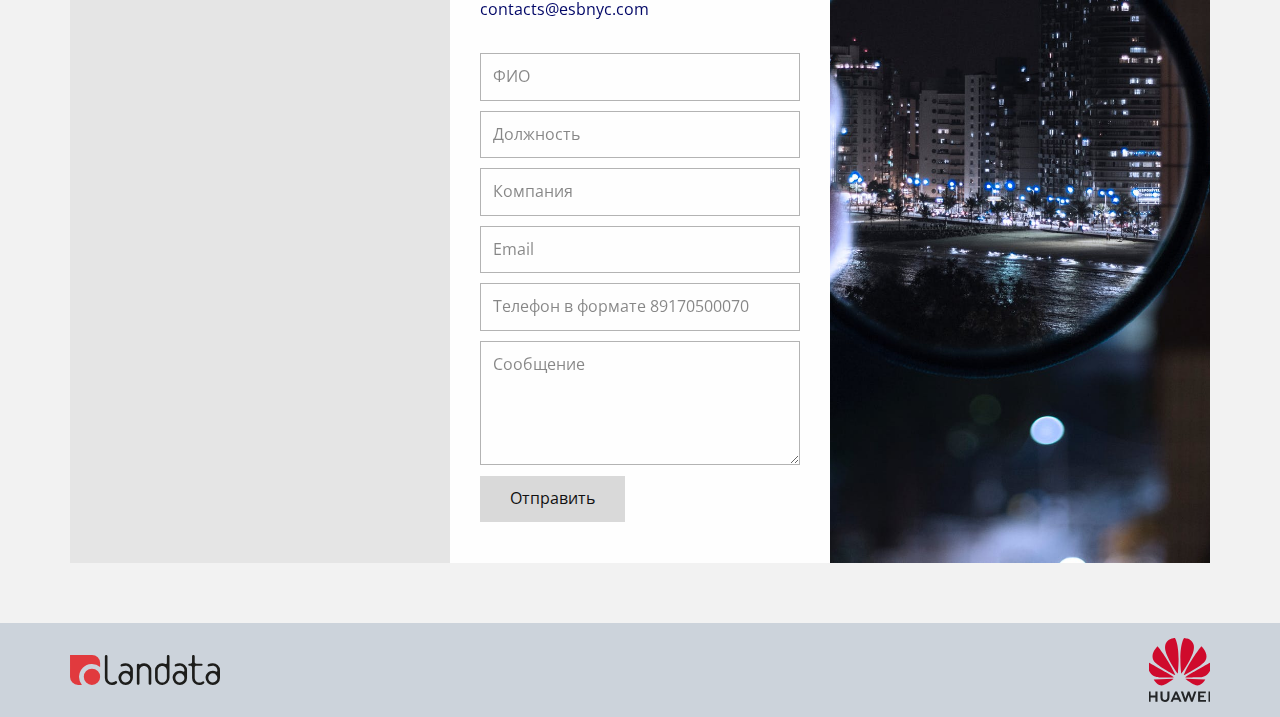
==== commit c53c7dcc: "landata-huawei" ====
--- a/Landata-Huawei/index.html
+++ b/Landata-Huawei/index.html
@@ -681,7 +681,7 @@
         </a>
         <img class="u-expand-resize u-image u-image-2" src="images/Huawei_Standard_logo.svg" data-image-width="35" data-image-height="36">
       </div></footer>
-    <span style="height: 46px; width: 46px; margin-left: 0; margin-right: auto; margin-top: 0; background-image: none; right: 10px; bottom: 25px;" class="u-back-to-top u-icon u-icon-rectangle u-opacity u-opacity-75 u-palette-3-base u-spacing-6 u-text-white" data-href="#">
+    <span style="height: 46px; width: 46px; margin-left: 0; margin-right: auto; margin-top: 0; background-image: none; right: 25px; bottom: 25px;" class="u-back-to-top u-icon u-icon-rectangle u-opacity u-opacity-75 u-palette-3-base u-spacing-6 u-text-white" data-href="#">
       <svg class="u-svg-link" preserveAspectRatio="xMidYMin slice" viewBox="0 0 551.13 551.13"><use xmlns:xlink="http://www.w3.org/1999/xlink" xlink:href="#svg-1d98"></use></svg>
       <svg class="u-svg-content" enable-background="new 0 0 551.13 551.13" viewBox="0 0 551.13 551.13" xmlns="http://www.w3.org/2000/svg" id="svg-1d98"><path d="m275.565 189.451 223.897 223.897h51.668l-275.565-275.565-275.565 275.565h51.668z"></path></svg>
     </span>
